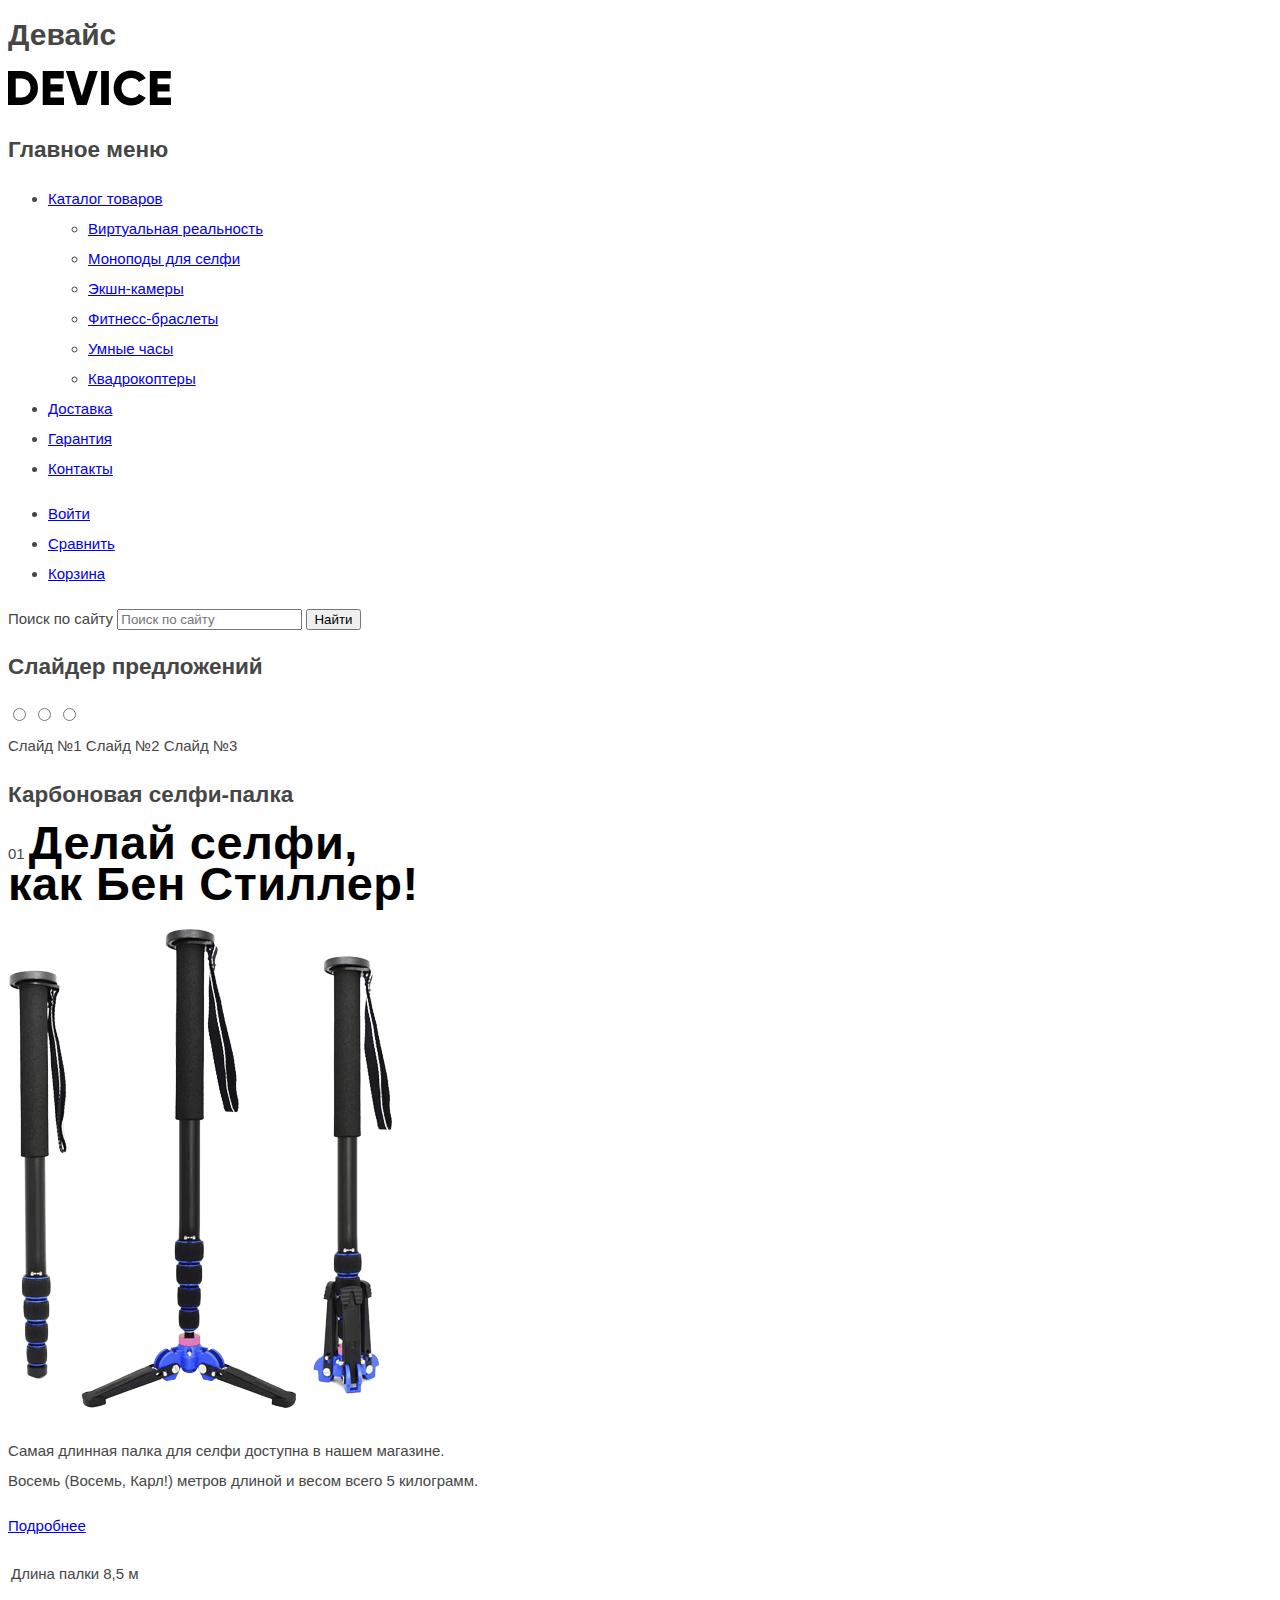
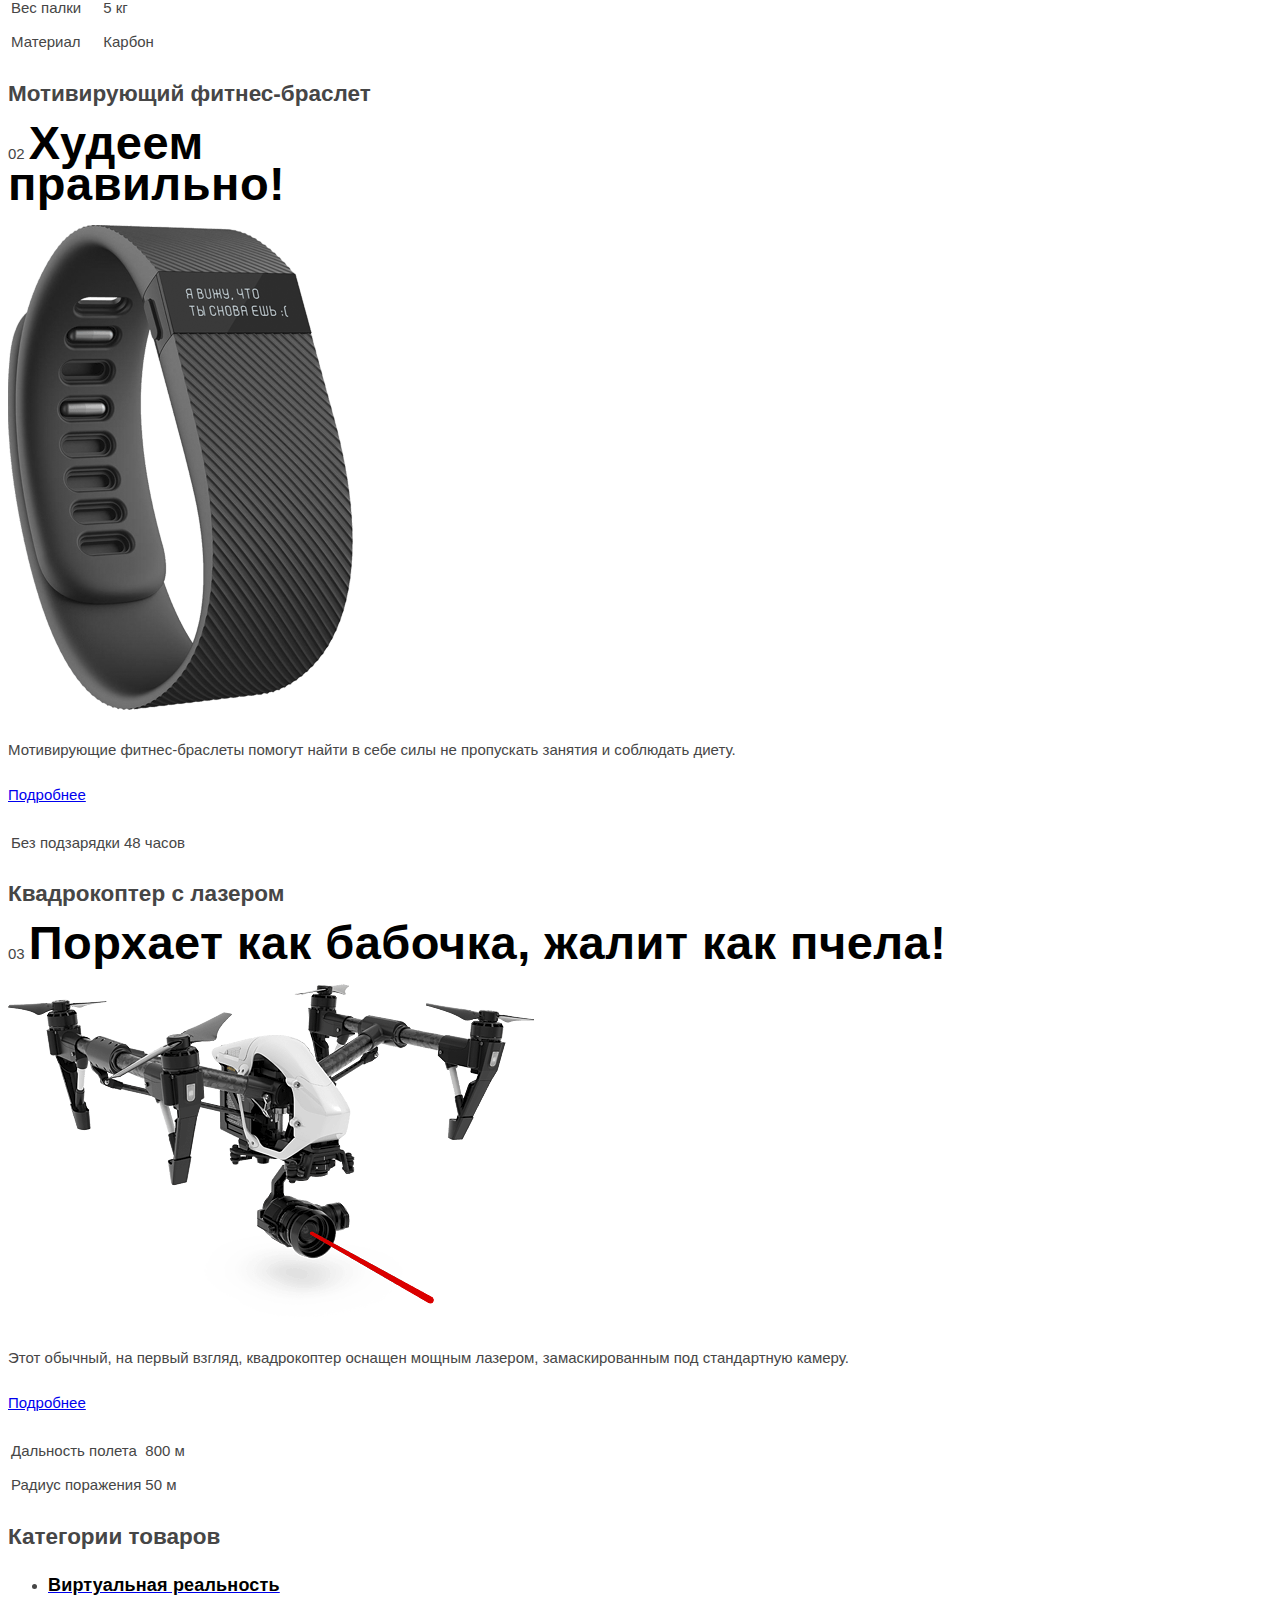
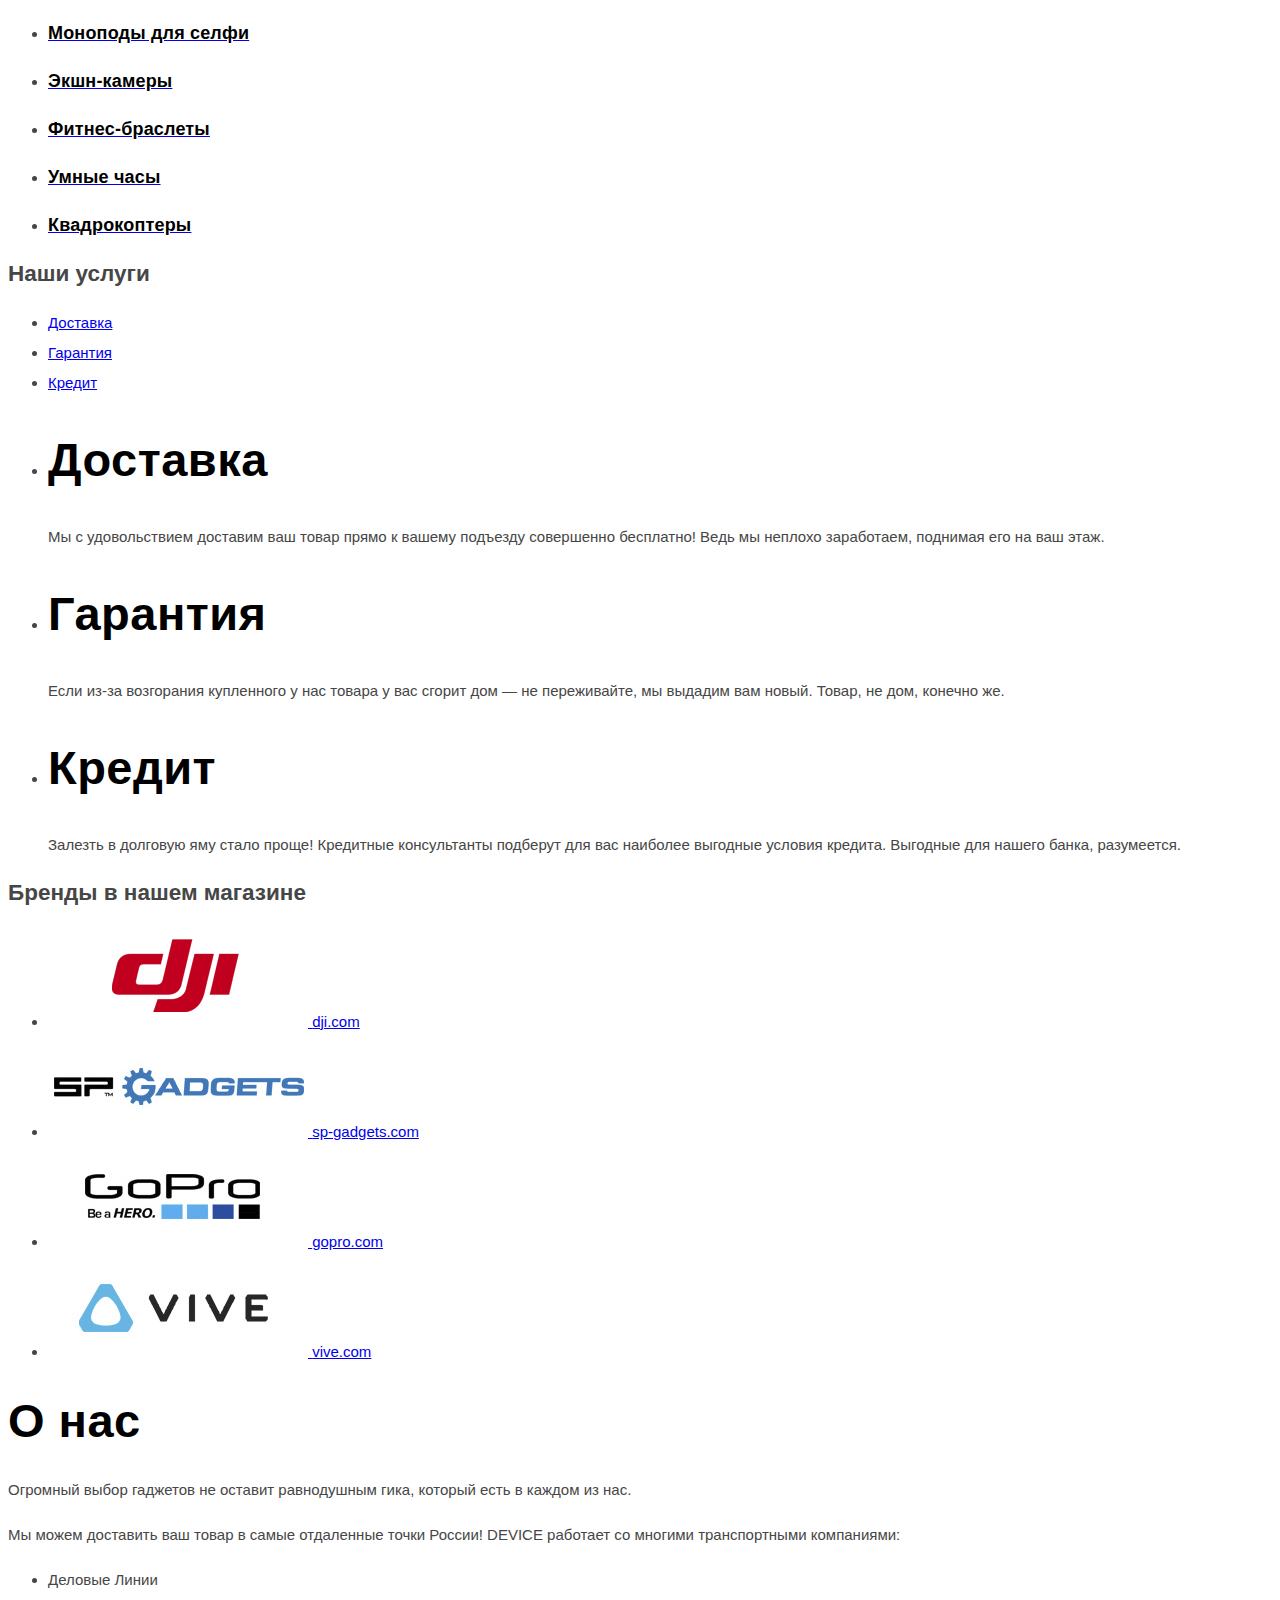
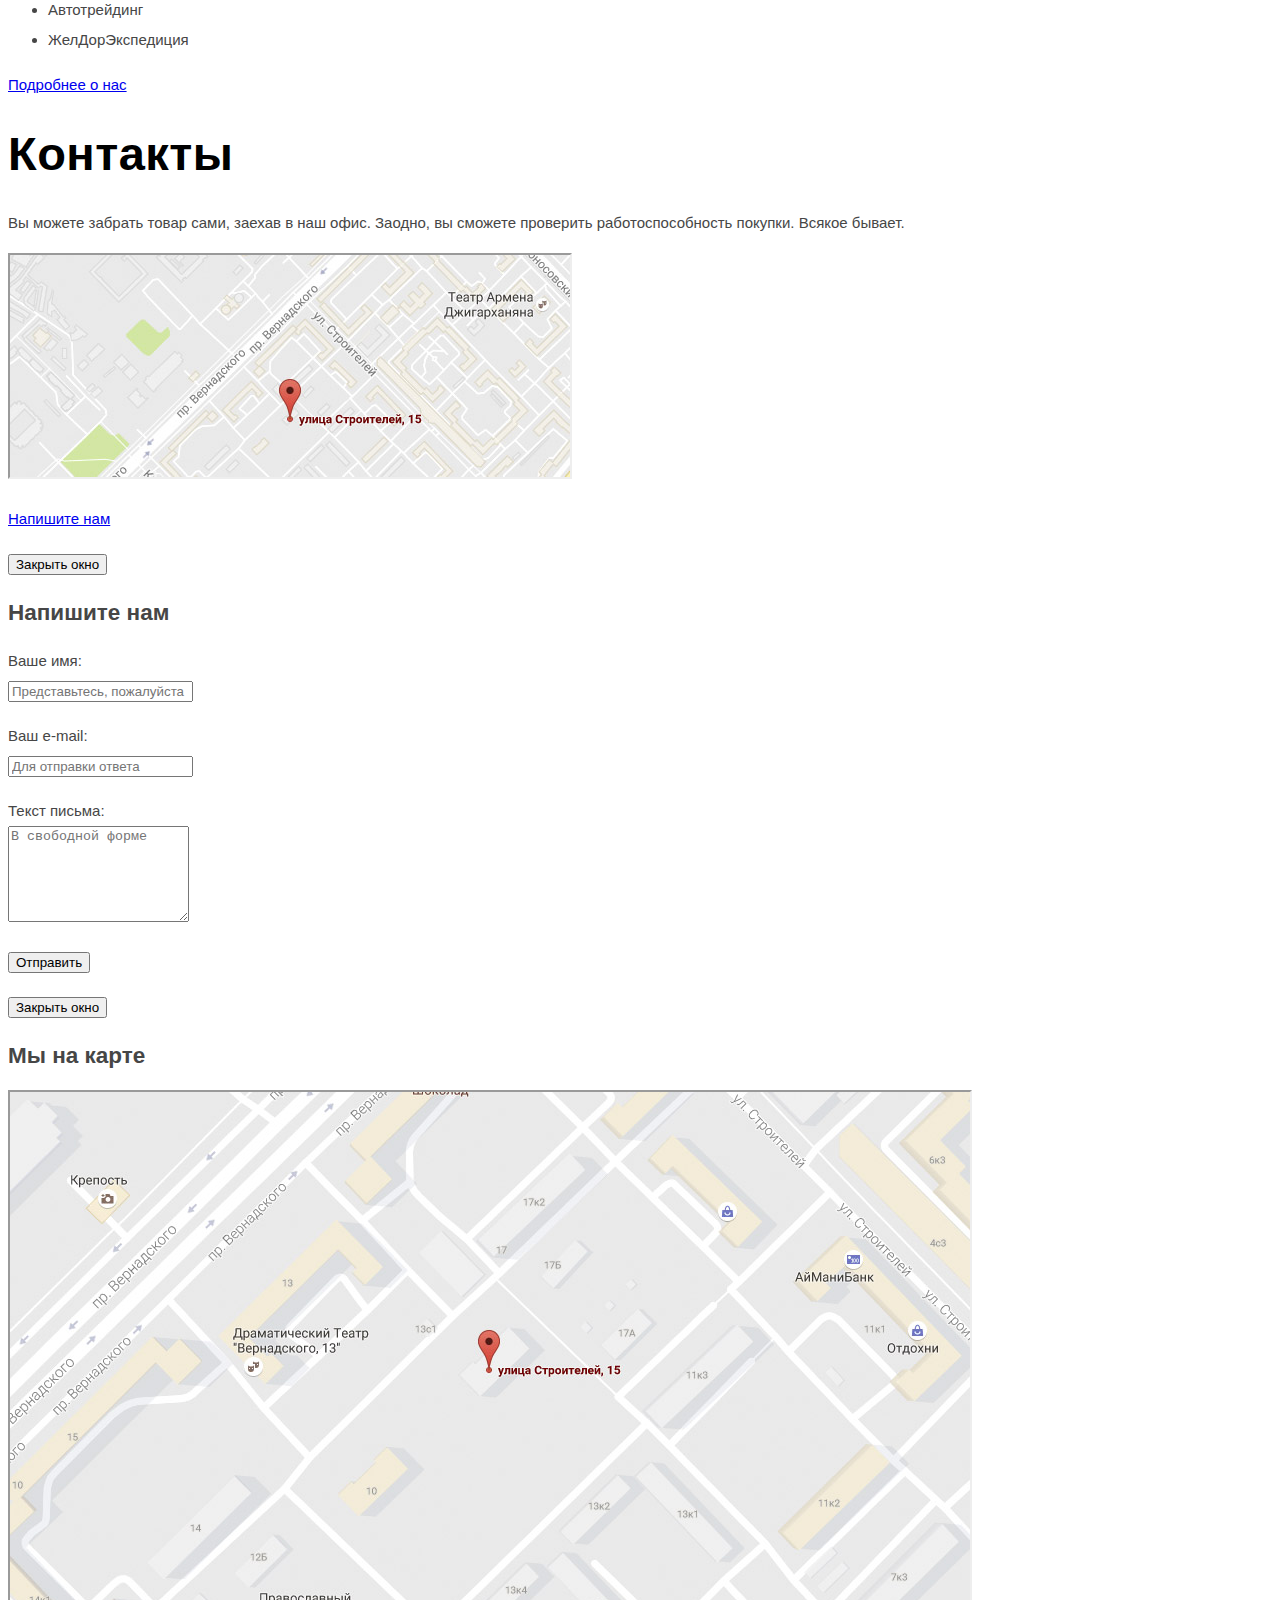
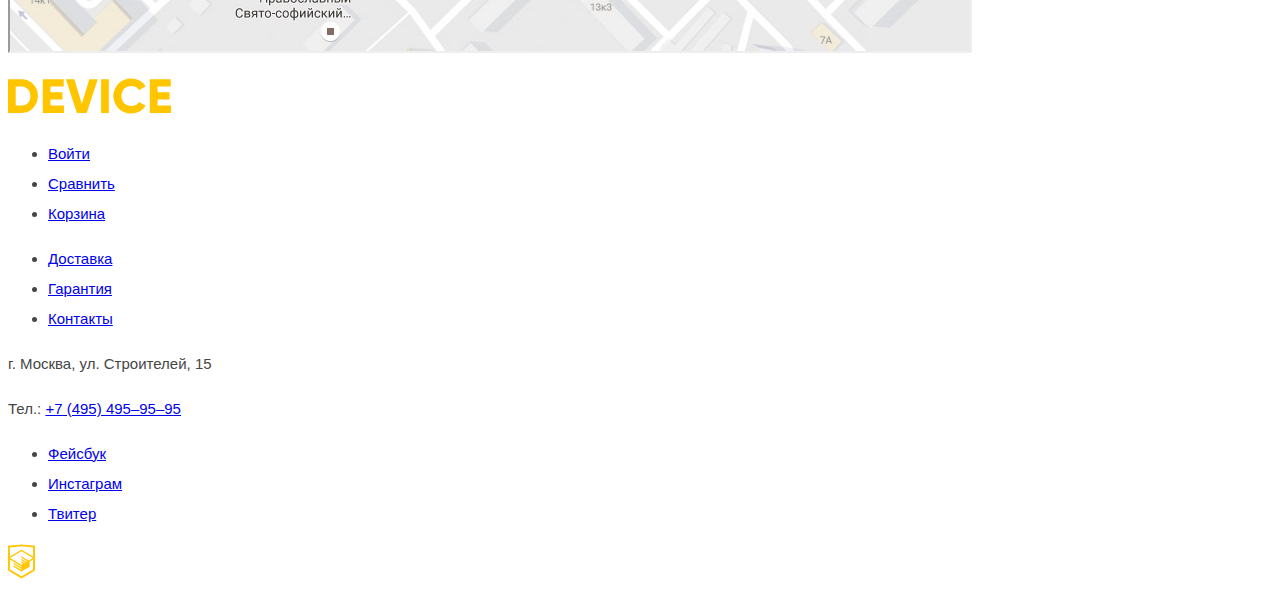
==== index.html @ f780a17f "Задание #29" ====
<!DOCTYPE html>
<html>
<head>
  <meta charset="utf-8">
  <title>Девайс</title>
  <link rel="stylesheet" href="css/style.css">
</head>
<body>
  <header class="main-header">
    <h1 class="visually-hidden">Девайс</h1>
    <p class="header-logo"><img src="img/logo-device.svg" alt="Логотип Девайс" width="163" height="36"></p>
    <nav class="main-navigation">
      <h2 class="visually-hidden">Главное меню</h2>
      <ul>
        <li>
          <a href="catalog.html">Каталог товаров</a>
          <ul class="main-navigation-catalog">
            <li><a href="inner.html">Виртуальная реальность</a></li>
            <li><a href="inner.html">Моноподы для селфи</a></li>
            <li><a href="inner.html">Экшн-камеры</a></li>
            <li><a href="inner.html">Фитнесc-браслеты</a></li>
            <li><a href="inner.html">Умные часы</a></li>
            <li><a href="inner.html">Квадрокоптеры</a></li>
          </ul>
        </li>
        <li><a href="delivery.html">Доставка</a></li>
        <li><a href="guarantee.html">Гарантия</a></li>
        <li><a href="contacts.html">Контакты</a></li>
      </ul>
    </nav>

    <ul class="user-navigation">
      <li class="profile-link hidden" hidden>
        <a href="profile.html">Валентин Петухов</a>
      </li>
      <li class="login-link">
        <a href="login.html">Войти</a>
      </li>
      <li class="logout-link hidden" hidden>
        <a href="logout.html">Выйти</a>
      </li>
      <li class="compare-link">
        <a href="compare.html">Сравнить</a>
      </li>
      <li class="card-link">
        <a href="card.html">Корзина</a>
      </li>
    </ul>

    <form class="header-search" action="https://echo.htmlacademy.ru/" method="get">
      <label class="visually-hidden" for="site-search">Поиск по сайту</label>
      <input type="text" id="site-search" name="site-search" placeholder="Поиск по сайту">
      <button class="btn-search" type="submit">Найти</button>
    </form>
  </header>

  <main>
    <section class="slider">
      <h2 class="visually-hidden">Слайдер предложений</h2>

      <input class="visually-hidden" type="radio" name="slider-control" value="slider-01" id="slider-control-01">
      <input class="visually-hidden" type="radio" name="slider-control" value="slider-02" id="slider-control-02">
      <input class="visually-hidden" type="radio" name="slider-control" value="slider-03" id="slider-control-03">
      <div class="slider-control">
        <label for="slider-control-01"><span class="visually-hidden">Слайд №1</span></label>
        <label for="slider-control-02"><span class="visually-hidden">Слайд №2</span></label>
        <label for="slider-control-03"><span class="visually-hidden">Слайд №3</span></label>
      </div>

      <article class="slider-item">
        <h2 class="visually-hidden">Карбоновая селфи-палка</h2>
        <span class="slider-item-number">01</span>
        <b class="slider-item-title">Делай селфи,<br>как Бен Стиллер!</b>
        <p class="slider-item-image">
          <a href="catalog-item.html" title="Перейти на страницу товара">
            <img src="img/karbonovaja-selfi-palka_slider-01.png" alt="Селфи палка, 8,5 м" width="384" height="486">
          </a>
        </p>
        <p class="slider-item-text">Самая длинная палка для селфи доступна в&nbsp;нашем магазине.<br>Восемь (Восемь, Карл!) метров длиной и&nbsp;весом всего 5&nbsp;килограмм.</p>
        <p><a class="btn" href="catalog-item.html">Подробнее</a></p>
        <table>
          <tr>
            <td>Длина палки</td>
            <td>8,5&nbsp;м</td>
          </tr>
          <tr>
            <td>Вес палки</td>
            <td>5&nbsp;кг</td>
          </tr>
          <tr>
            <td>Материал</td>
            <td>Карбон</td>
          </tr>
        </table>
      </article>

      <article class="slider-item">
        <h2 class="visually-hidden">Мотивирующий фитнес-браслет</h2>
        <span class="slider-item-number">02</span>
        <b class="slider-item-title">Худеем<br>правильно!</b>
        <p class="slider-item-image">
          <a href="catalog-item.html" title="Перейти на страницу товара">
            <img src="img/motivirujushhij-fitnes-braslet_slider-02.png" alt="Мотивирующий фитнес-браслет" width="345" height="485">
          </a>
        </p>
        <p class="slider-item-text">Мотивирующие фитнес-браслеты помогут найти в&nbsp;себе силы не&nbsp;пропускать занятия и&nbsp;соблюдать диету.</p>
        <p><a class="btn" href="catalog-item.html">Подробнее</a></p>
        <table>
          <tr>
            <td>Без подзарядки</td>
            <td>48&nbsp;часов</td>
          </tr>
        </table>
      </article>

      <article class="slider-item">
        <h2 class="visually-hidden">Квадрокоптер с&nbsp;лазером</h2>
        <span class="slider-item-number">03</span>
        <b class="slider-item-title">Порхает как бабочка, жалит как пчела!</b>
        <p class="slider-item-image">
          <a href="catalog-item.html" title="Перейти на страницу товара">
            <img src="img/kvadrokopter-s-lazerom_slider-03.png" alt="Квадракоптер, оснащённый лазером" width="526" height="334">
          </a>
        </p>
        <p class="slider-item-text">Этот обычный, на&nbsp;первый взгляд, квадрокоптер оснащен мощным лазером, замаскированным под стандартную камеру.</p>
        <p><a class="btn" href="catalog-item.html">Подробнее</a></p>
        <table>
          <tr>
            <td>Дальность полета</td>
            <td>800&nbsp;м</td>
          </tr>
          <tr>
            <td>Радиус поражения</td>
            <td>50&nbsp;м</td>
          </tr>
        </table>
      </article>
    </section>

    <section class="category-products">
      <h2 class="visually-hidden">Категории товаров</h2>

      <ul class="category-products-list">
        <li>
          <a href="inner.html" title="Перейти в каталог устройств виртуальной реальности">
            <h3>Виртуальная реальность</h3>
            <div class="products-list-image image-virtual"></div>
          </a>
        </li>
        <li>
          <a href="inner.html" title="Перейти в каталог моноподов для селфи">
            <h3>Моноподы для селфи</h3>
            <div class="products-list-image image-monopode"></div>
          </a>
        </li>
        <li>
          <a href="inner.html" title="Перейти в каталог экшн-камер">
            <h3>Экшн-камеры</h3>
            <div class="products-list-image image-action-camera"></div>
          </a>
        </li>
        <li>
          <a href="inner.html" title="Перейти в каталог фитнес-браслетов">
            <h3>Фитнес-браслеты</h3>
            <div class="products-list-image image-fitness-brace"></div>
          </a>
        </li>
        <li>
          <a href="inner.html" title="Перейти в каталог умных часов">
            <h3>Умные часы</h3>
            <div class="products-list-image image-smart-watch"></div>
          </a>
        </li>
        <li>
          <a href="inner.html" title="Перейти в каталог квадрокоптеров">
            <h3>Квадрокоптеры</h3>
            <div class="products-list-image image-quadrupter"></div>
          </a>
        </li>
      </ul>
    </section>

    <section class="services">
      <h2 class="visually-hidden">Наши услуги</h2>

      <ul class="services-list-anchor">
        <li><a href="#services-list-delivery">Доставка</a></li>
        <li><a href="#services-list-guarantee">Гарантия</a></li>
        <li><a href="#services-list-credit">Кредит</a></li>
      </ul>

      <ul class="services-list">
        <li class="services-list-current" id="services-list-delivery">
          <h3>Доставка</h3>
          <div class="services-list-image-delivery"></div>
          <p>Мы&nbsp;с&nbsp;удовольствием доставим ваш товар прямо к&nbsp;вашему подъезду совершенно бесплатно! Ведь мы&nbsp;неплохо заработаем, поднимая его на&nbsp;ваш этаж.</p>
        </li>
        <li id="services-list-guarantee">
          <h3>Гарантия</h3>
          <div class="services-list-image-guarantee"></div>
          <p>Если из-за возгорания купленного у&nbsp;нас товара у&nbsp;вас сгорит дом&nbsp;&mdash; не&nbsp;переживайте, мы&nbsp;выдадим вам новый. Товар, не&nbsp;дом, конечно&nbsp;же.</p>
        </li>
        <li id="services-list-credit">
          <h3>Кредит</h3>
          <div class="services-list-image-credit"></div>
          <p>Залезть в&nbsp;долговую яму стало проще! Кредитные консультанты подберут для вас наиболее выгодные условия кредита. Выгодные для нашего банка, разумеется.</p>
        </li>
      </ul>
    </section>

    <section class="brands">
      <h2 class="visually-hidden">Бренды в нашем магазине</h2>

      <ul class="brands-list">
        <li>
          <a href="https://www.dji.com/" title="Перейти на сайт DJI в отдельной вкладке" target="_blank"><img src="img/brand-dji.png" alt="DJI" width="260" height="100">
            <span class="visually-hidden">dji.com</span>
          </a>
        </li>
        <li>
          <a href="http://www.sp-gadgets.com/" title="Перейти на сайт SP Gadgets в отдельной вкладке" target="_blank"><img src="img/brand-sp-gadgets.png" alt="SP Gadgets" width="260" height="100">
            <span class="visually-hidden">sp-gadgets.com</span>
          </a>
        </li>
        <li>
          <a href="https://ru.gopro.com/" title="Перейти на сайт GoPro в отдельной вкладке" target="_blank"><img src="img/brand-go-pro.png" alt="GoPro" width="260" height="100">
            <span class="visually-hidden">gopro.com</span>
          </a>
        </li>
        <li>
          <a href="https://www.vive.com/" title="Перейти на сайт VIVE в отдельной вкладке" target="_blank"><img src="img/brand-vive.png" alt="VIVE" width="260" height="100">
            <span class="visually-hidden">vive.com</span>
          </a>
        </li>
      </ul>
    </section>

    <section class="main-about-us">
      <h2>О&nbsp;нас</h2>

      <p>Огромный выбор гаджетов не&nbsp;оставит равнодушным гика, который есть в&nbsp;каждом из&nbsp;нас.</p>
      <p>Мы&nbsp;можем доставить ваш товар в&nbsp;самые отдаленные точки России! DEVICE работает со&nbsp;многими транспортными компаниями:</p>
      <ul>
        <li>Деловые Линии</li>
        <li>Автотрейдинг</li>
        <li>ЖелДорЭкспедиция</li>
      </ul>
      <p><a class="btn" href="about-us.html">Подробнее о&nbsp;нас</a></p>
    </section>

    <section class="main-contacts">
      <h2>Контакты</h2>

      <p>Вы&nbsp;можете забрать товар сами, заехав в&nbsp;наш офис. Заодно, вы&nbsp;сможете проверить работоспособность покупки. Всякое бывает.</p>
      <p class="main-contacts-map">
        <iframe src="img/map-main.jpg" width="560" height="222"></iframe>
      </p>
      <p><a class="btn" href="send-message.html">Напишите нам</a></p>
      <button class="modal-close" type="button">Закрыть окно</button>
    </section>

    <section class="modal message-modal">
      <h2 class="visually-hidden">Напишите нам</h2>

      <form action="https://echo.htmlacademy.ru/?" method="post">
        <p class="message-modal-name">
          <label>Ваше имя:<br><input type="text" placeholder="Представьтесь, пожалуйста" name="message-modal-name" maxlength="255" required></label>
        </p>
        <p class="message-modal-email">
          <label>Ваш e-mail:<br><input type="email" placeholder="Для отправки ответа" name="message-modal-email" maxlength="255" required></label>
        </p>
        <p class="message-modal-text">
          <label>Текст письма:<br><textarea rows="6" placeholder="В свободной форме" name="message-modal-text" maxlength="25000" required></textarea></label>
        </p>
        <p class="message-modal-btn">
          <button class="btn" type="submit">Отправить</button>
        </p>
      </form>

      <button class="modal-close" type="button">Закрыть окно</button>
    </section>

    <section class="modal map-modal">
      <h2 class="visually-hidden">Мы&nbsp;на&nbsp;карте</h2>

      <iframe src="img/map-modal.jpg" width="960" height="559"></iframe>
    </section>
  </main>

  <footer class="main-footer">
    <p class="h1 footer-logo"><img src="img/logo-device-yellow.svg" alt="Логотип Девайс" width="163" height="36"></p>

    <ul class="footer-user-navigation">
      <li class="login-link">
        <a href="login.html">Войти</a>
      </li>
      <li class="logout-link hidden" hidden>
        <a href="logout.html">Выйти</a>
      </li>
      <li class="compare-link">
        <a href="compare.html">Сравнить</a>
      </li>
      <li class="card-link">
        <a href="card.html">Корзина</a>
      </li>
    </ul>

    <ul class="footer-main-navigation">
      <li><a href="delivery.html">Доставка</a></li>
      <li><a href="guarantee.html">Гарантия</a></li>
      <li><a href="contacts.html">Контакты</a></li>
    </ul>

    <p class="footer-address">г.&nbsp;Москва, ул.&nbsp;Строителей, 15</p>
    <p class="footer-phone">Тел.:&nbsp;<a href="tel:+74954959595">+7&nbsp;(495)&nbsp;495&#x2012;95&#x2012;95</a></p>

    <ul class="footer-social-list">
      <li class="facebook-link">
        <a href="#"><span class="visually-hidden">Фейсбук</span></a>
      </li>
      <li class="instagram-link">
        <a href="#"><span class="visually-hidden">Инстаграм</span></a>
      </li>
      <li class="twitter-link">
        <a href="#"><span class="visually-hidden">Твитер</span></a>
      </li>
    </ul>
    <p class="footer-copyright">
      <a href="https://htmlacademy.ru/intensive/htmlcss" title="Перейти на страницу — Интенсивный онлайн‑курс
«Базовый HTML и CSS» HTML Academy"><img src="img/logo-html.svg" alt="Логотип HTML Academy" width="27" height="35"></a>
    </p>
  </footer>
</body>
</html>
---- css/style.css ----
body {
  color: #464646;
  font: normal 15px/30px 'Open Sans', 'Arial', sans-serif;
}

.slider-item-title,
.services-list h3,
.main-about-us h2,
.main-contacts h2,
.page-title {
  color: #000000;
  font-size: 47px;
  font-weight: 700;
  font-family: 'Gilroy', 'Arial', sans-serif;
  letter-spacing: 0.01em;
}

.category-products-list h3,
.catalog-inner-list h4 {
  color: #000000;
  font-size: 18px;
  font-weight: 700;
  font-family: 'Gilroy', 'Arial', sans-serif;
  letter-spacing: 0.01em;
}
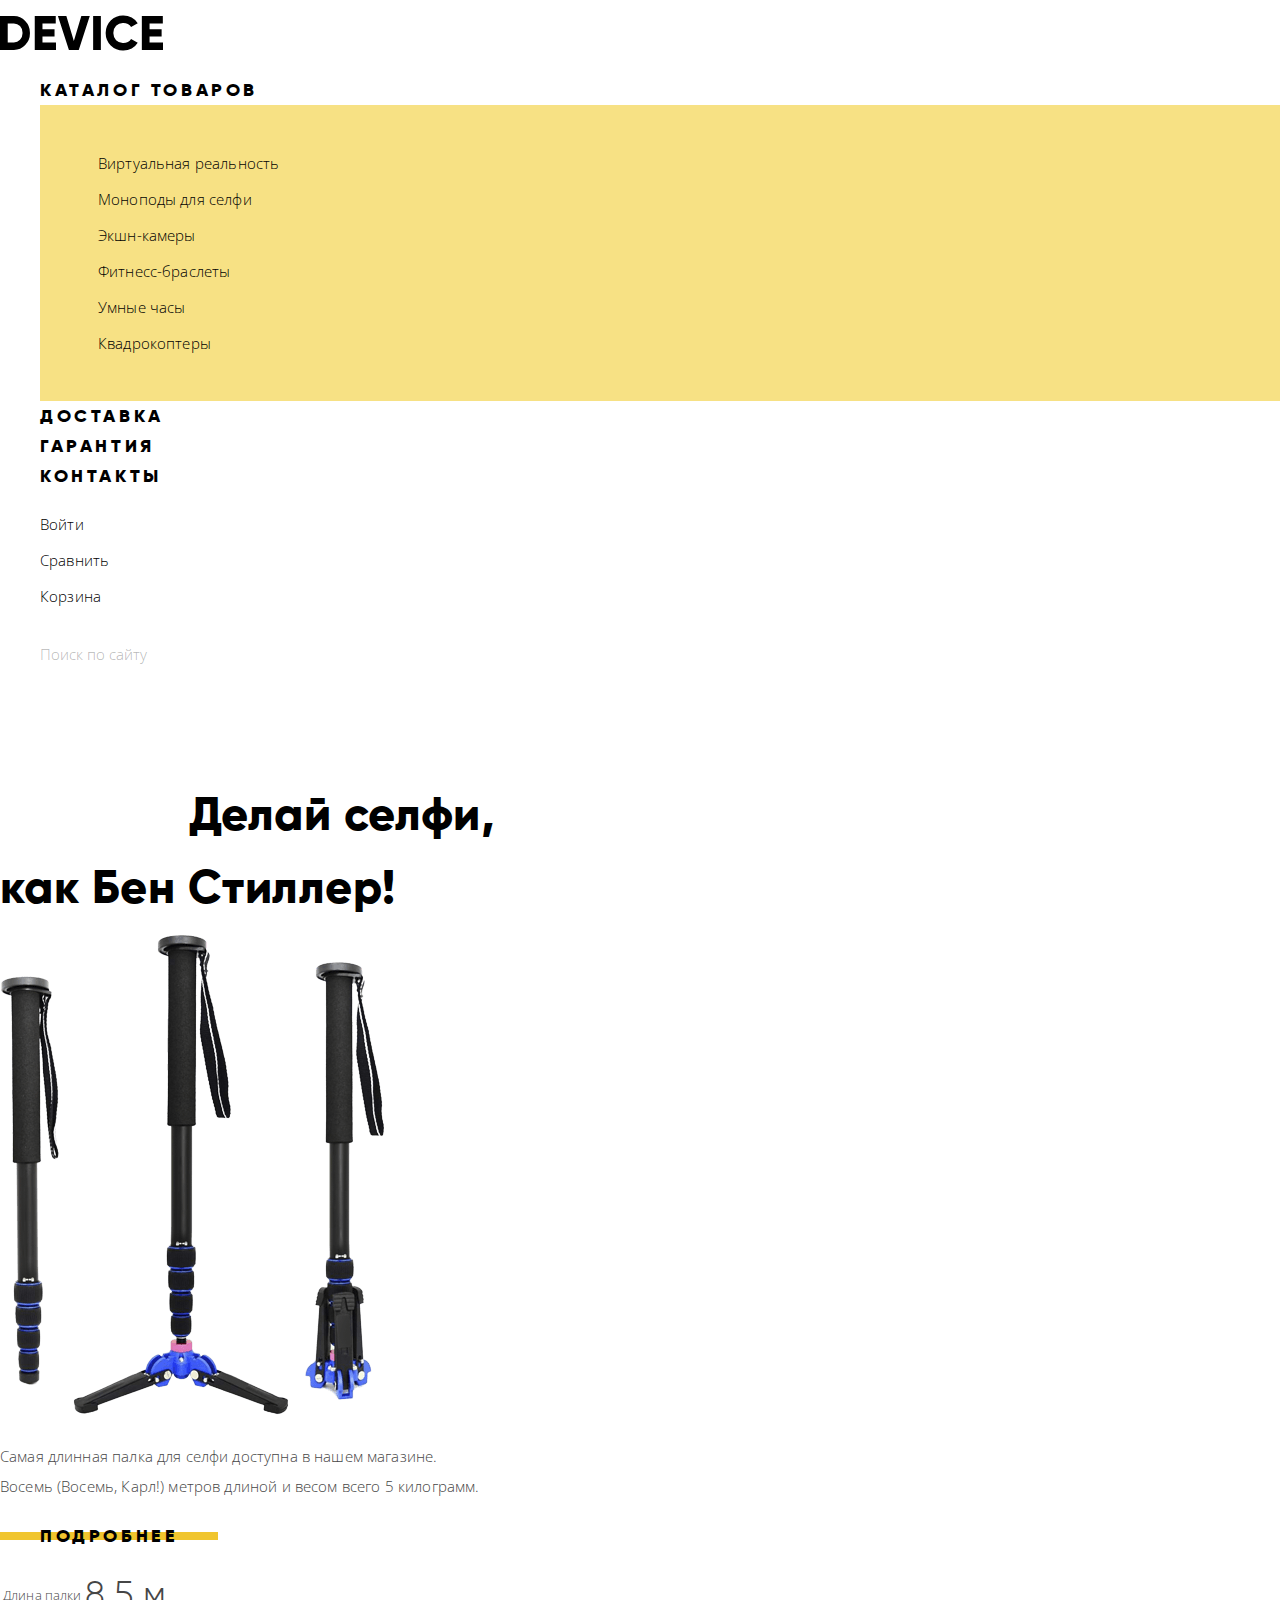
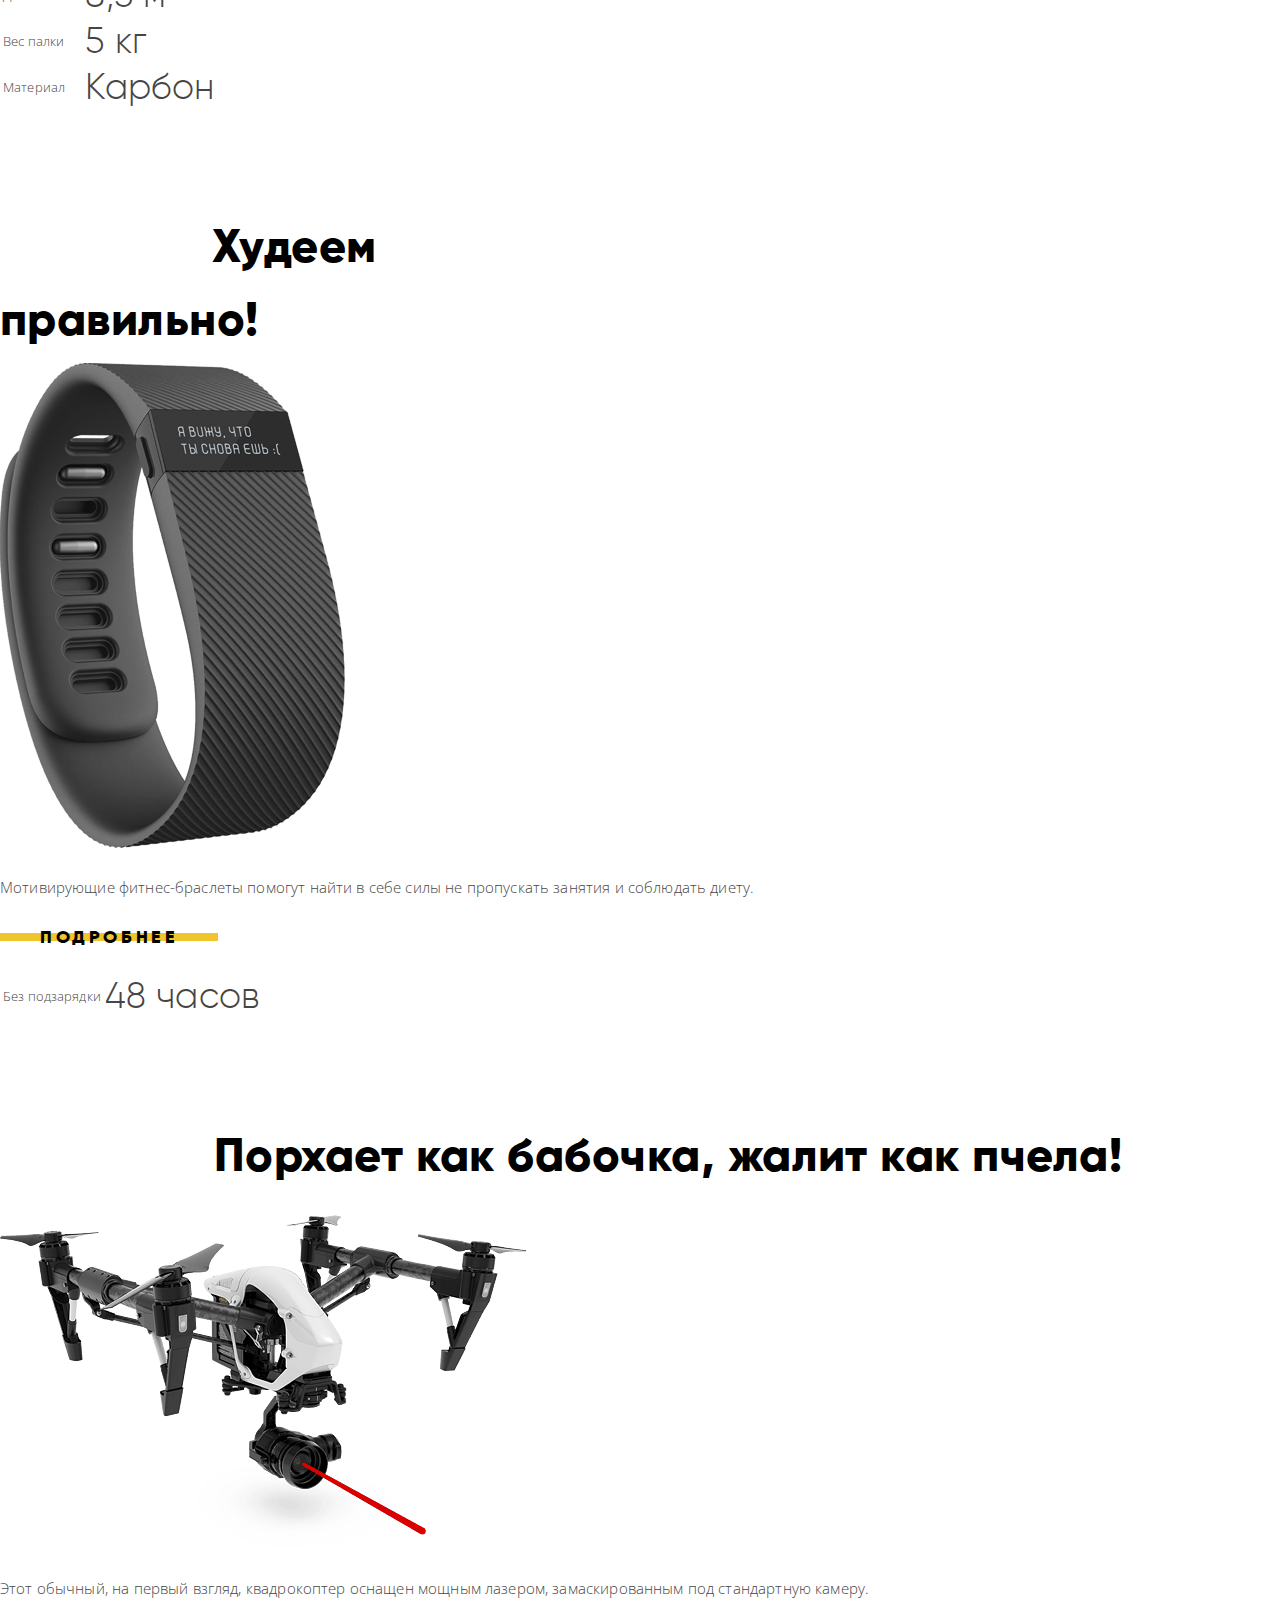
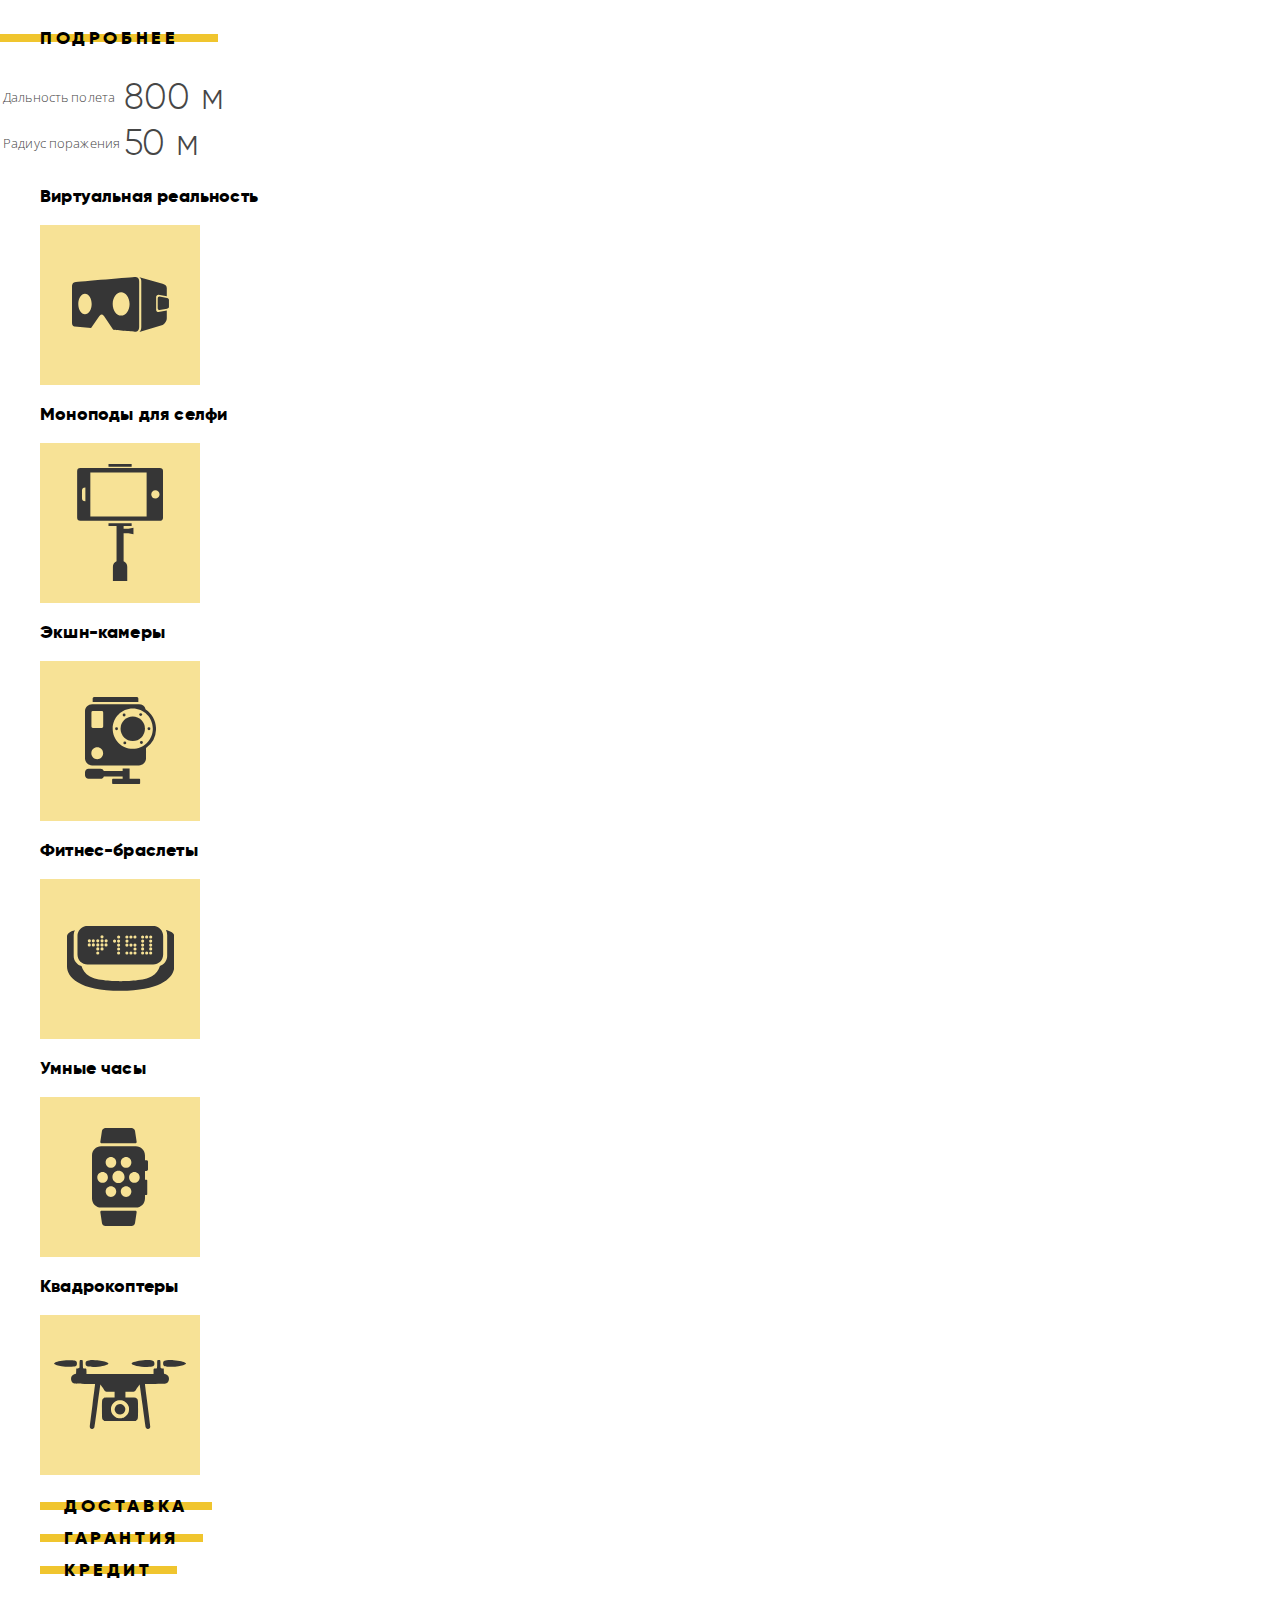
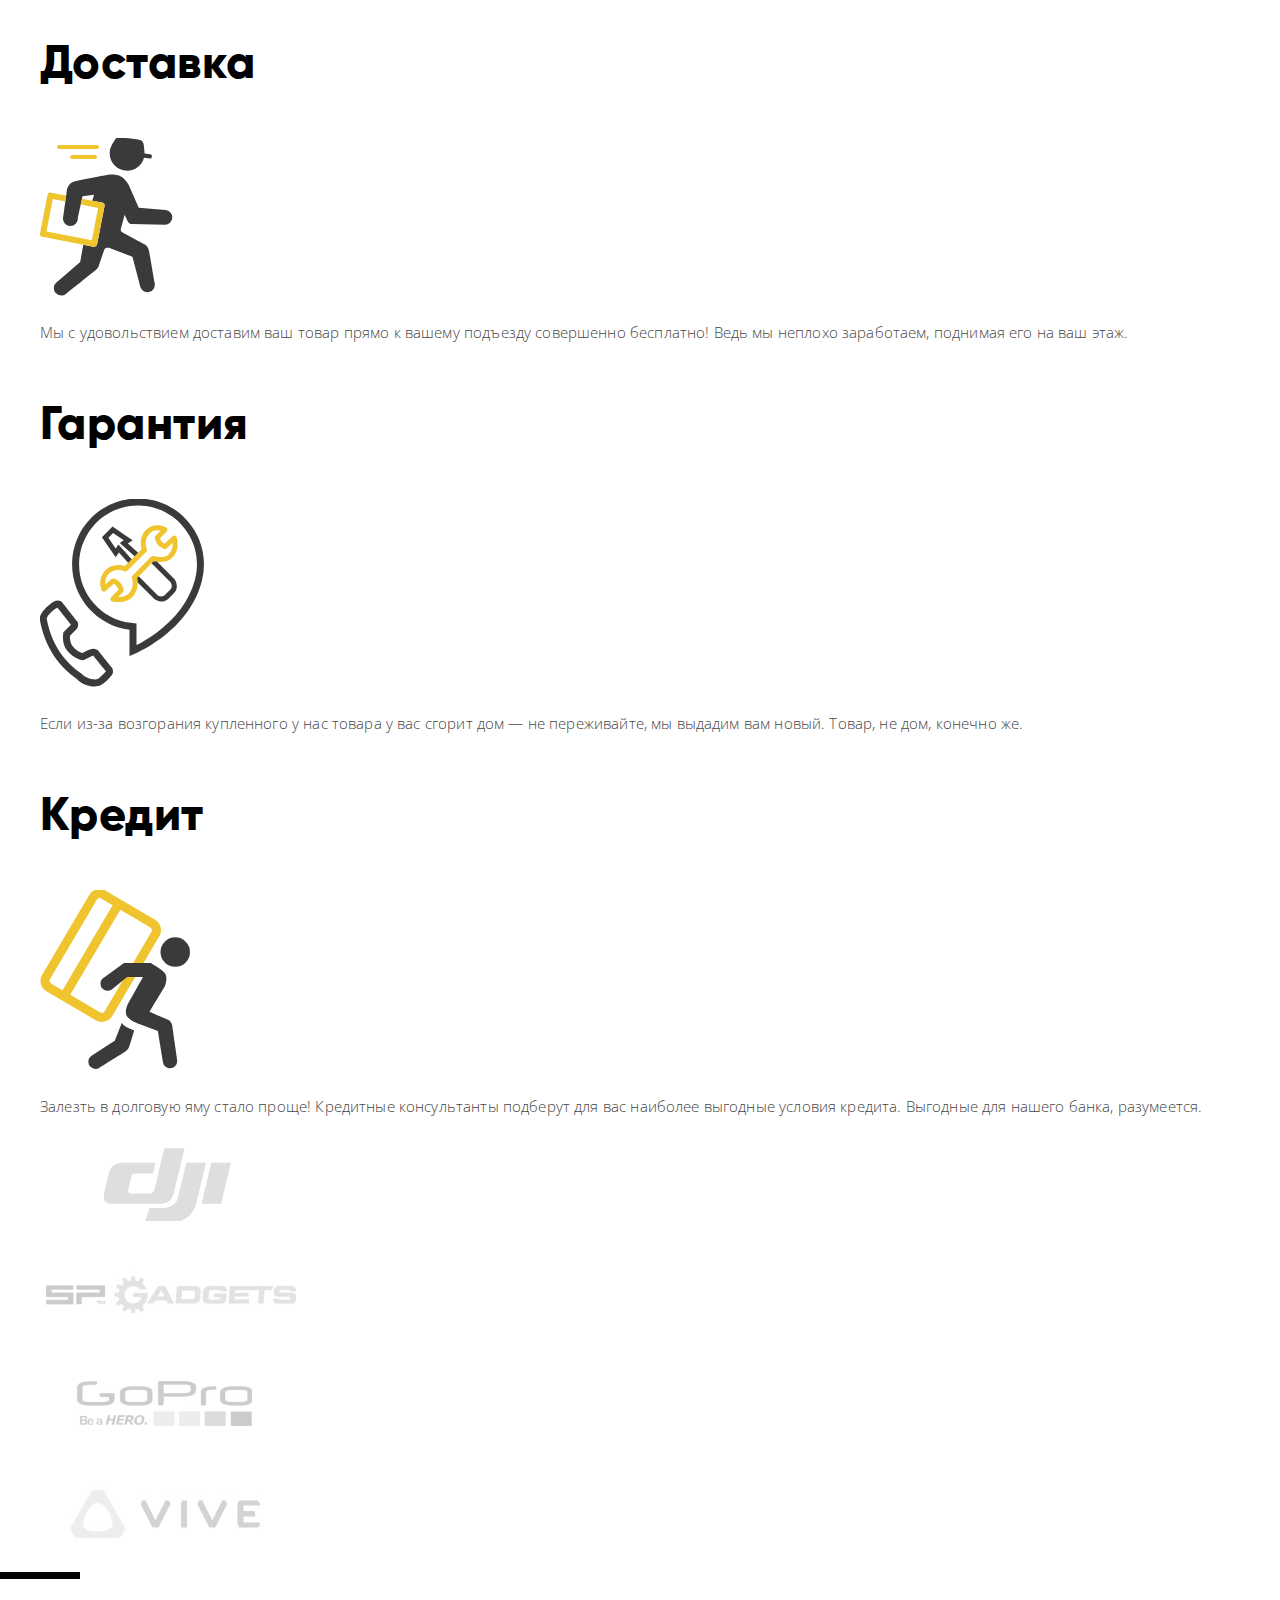
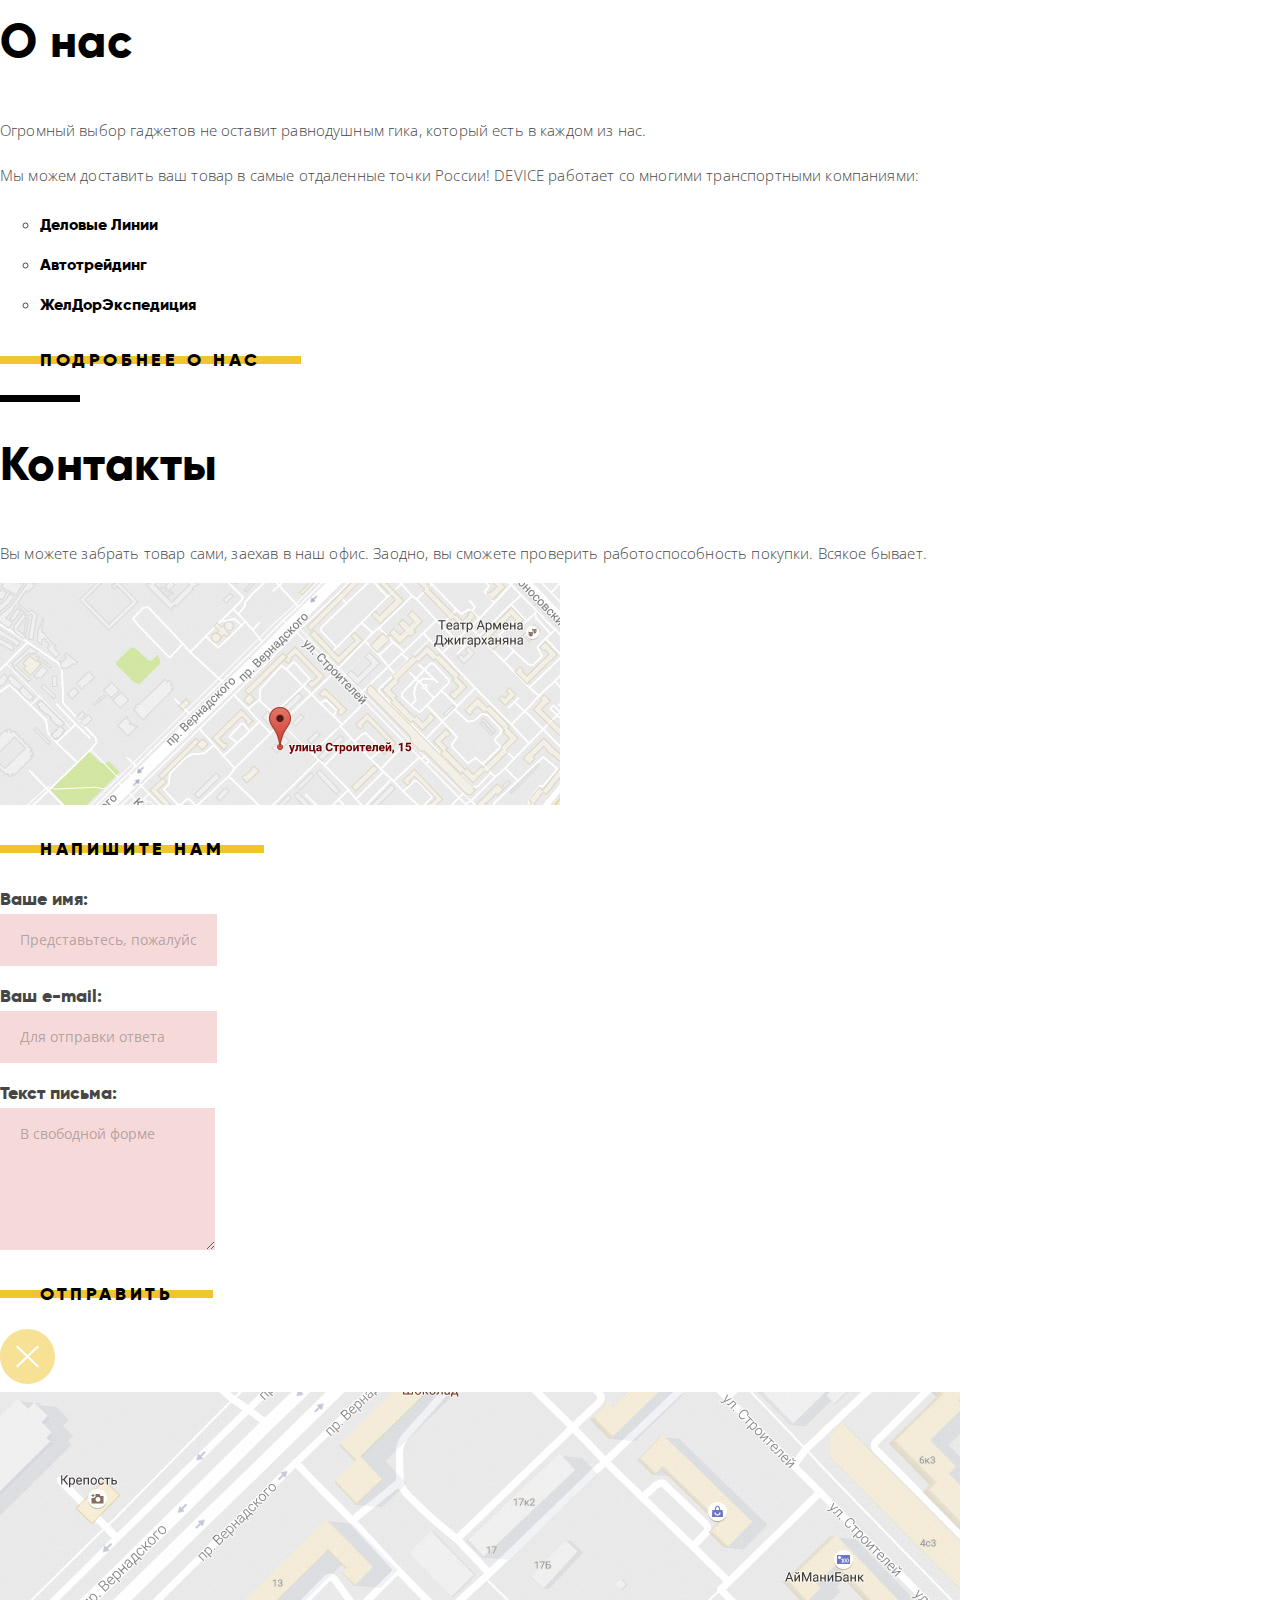
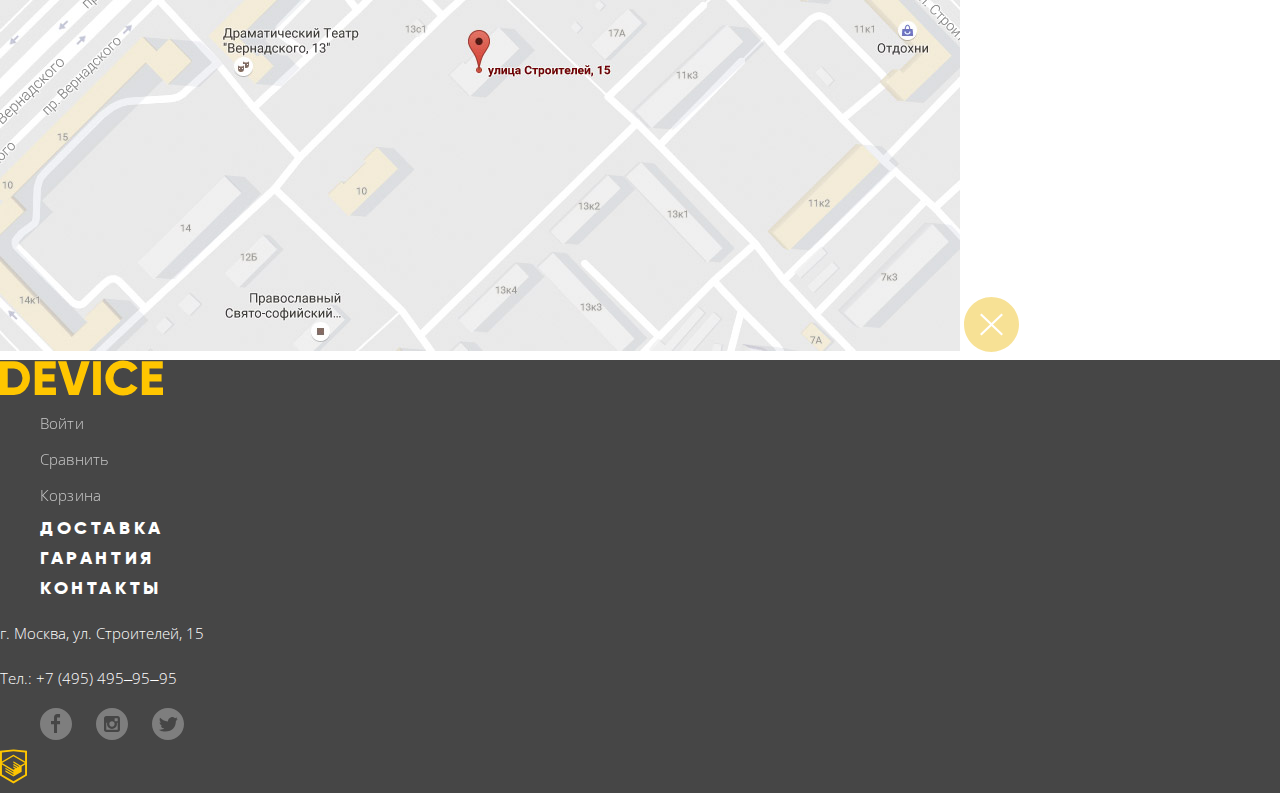
==== commit 654a024c: "#35 Базовая стилизация личного проекта" ====
--- a/index.html
+++ b/index.html
@@ -3,7 +3,9 @@
 <head>
   <meta charset="utf-8">
   <title>Девайс</title>
+  <link rel="stylesheet" href="css/normalize.css">
   <link rel="stylesheet" href="css/style.css">
+  <link href="https://fonts.googleapis.com/css?family=Open+Sans:300,400&amp;subset=cyrillic" rel="stylesheet">
 </head>
 <body>
   <header class="main-header">
@@ -49,8 +51,7 @@
 
     <form class="header-search" action="https://echo.htmlacademy.ru/" method="get">
       <label class="visually-hidden" for="site-search">Поиск по сайту</label>
-      <input type="text" id="site-search" name="site-search" placeholder="Поиск по сайту">
-      <button class="btn-search" type="submit">Найти</button>
+      <input type="text" id="site-search" name="site-search" placeholder="Поиск по сайту"><button class="btn-search" type="submit"><span>Найти</span></button>
     </form>
   </header>
 
@@ -77,7 +78,7 @@
           </a>
         </p>
         <p class="slider-item-text">Самая длинная палка для селфи доступна в&nbsp;нашем магазине.<br>Восемь (Восемь, Карл!) метров длиной и&nbsp;весом всего 5&nbsp;килограмм.</p>
-        <p><a class="btn" href="catalog-item.html">Подробнее</a></p>
+        <p><a class="button" href="catalog-item.html"><span>Подробнее</span></a></p>
         <table>
           <tr>
             <td>Длина палки</td>
@@ -104,7 +105,7 @@
           </a>
         </p>
         <p class="slider-item-text">Мотивирующие фитнес-браслеты помогут найти в&nbsp;себе силы не&nbsp;пропускать занятия и&nbsp;соблюдать диету.</p>
-        <p><a class="btn" href="catalog-item.html">Подробнее</a></p>
+        <p><a class="button" href="catalog-item.html"><span>Подробнее</span></a></p>
         <table>
           <tr>
             <td>Без подзарядки</td>
@@ -123,7 +124,7 @@
           </a>
         </p>
         <p class="slider-item-text">Этот обычный, на&nbsp;первый взгляд, квадрокоптер оснащен мощным лазером, замаскированным под стандартную камеру.</p>
-        <p><a class="btn" href="catalog-item.html">Подробнее</a></p>
+        <p><a class="button" href="catalog-item.html"><span>Подробнее</span></a></p>
         <table>
           <tr>
             <td>Дальность полета</td>
@@ -184,7 +185,7 @@
       <h2 class="visually-hidden">Наши услуги</h2>
 
       <ul class="services-list-anchor">
-        <li><a href="#services-list-delivery">Доставка</a></li>
+        <li class="services-list-anchor-current"><a href="#services-list-delivery">Доставка</a></li>
         <li><a href="#services-list-guarantee">Гарантия</a></li>
         <li><a href="#services-list-credit">Кредит</a></li>
       </ul>
@@ -192,17 +193,17 @@
       <ul class="services-list">
         <li class="services-list-current" id="services-list-delivery">
           <h3>Доставка</h3>
-          <div class="services-list-image-delivery"></div>
+          <div class="services-list-image image-delivery"></div>
           <p>Мы&nbsp;с&nbsp;удовольствием доставим ваш товар прямо к&nbsp;вашему подъезду совершенно бесплатно! Ведь мы&nbsp;неплохо заработаем, поднимая его на&nbsp;ваш этаж.</p>
         </li>
         <li id="services-list-guarantee">
           <h3>Гарантия</h3>
-          <div class="services-list-image-guarantee"></div>
+          <div class="services-list-image image-guarantee"></div>
           <p>Если из-за возгорания купленного у&nbsp;нас товара у&nbsp;вас сгорит дом&nbsp;&mdash; не&nbsp;переживайте, мы&nbsp;выдадим вам новый. Товар, не&nbsp;дом, конечно&nbsp;же.</p>
         </li>
         <li id="services-list-credit">
           <h3>Кредит</h3>
-          <div class="services-list-image-credit"></div>
+          <div class="services-list-image image-credit"></div>
           <p>Залезть в&nbsp;долговую яму стало проще! Кредитные консультанты подберут для вас наиболее выгодные условия кредита. Выгодные для нашего банка, разумеется.</p>
         </li>
       </ul>
@@ -211,24 +212,45 @@
     <section class="brands">
       <h2 class="visually-hidden">Бренды в нашем магазине</h2>
 
+      <svg class="visually-hidden" xmlns="http://www.w3.org/2000/svg">
+        <defs>
+          <filter id="filtersPicture">
+            <feComposite in="SourceGraphic" in2="SourceGraphic" operator="arithmetic" k1="0" k2="1" k3="0" k4="0" />
+            <feColorMatrix type="saturate" values="0" />
+          </filter>
+        </defs>
+      </svg>
+
       <ul class="brands-list">
-        <li>
-          <a href="https://www.dji.com/" title="Перейти на сайт DJI в отдельной вкладке" target="_blank"><img src="img/brand-dji.png" alt="DJI" width="260" height="100">
+        <li class="brand-dji">
+          <a href="https://www.dji.com/" title="Перейти на сайт DJI в отдельной вкладке" target="_blank">
+            <svg xmlns="http://www.w3.org/2000/svg" viewBox="0 0 260 100" width="260" height="100">
+              <image filter="url(&quot;#filtersPicture&quot;)" x="0" y="0" width="260" height="100" xmlns:xlink="http://www.w3.org/1999/xlink" xlink:href="img/brand-dji.png" />
+            </svg>
             <span class="visually-hidden">dji.com</span>
           </a>
         </li>
-        <li>
-          <a href="http://www.sp-gadgets.com/" title="Перейти на сайт SP Gadgets в отдельной вкладке" target="_blank"><img src="img/brand-sp-gadgets.png" alt="SP Gadgets" width="260" height="100">
+        <li class="brand-sp-gadgets">
+          <a href="http://www.sp-gadgets.com/" title="Перейти на сайт SP Gadgets в отдельной вкладке" target="_blank">
+            <svg xmlns="http://www.w3.org/2000/svg" viewBox="0 0 260 100" width="260" height="100">
+              <image filter="url(&quot;#filtersPicture&quot;)" x="0" y="0" width="260" height="100" xmlns:xlink="http://www.w3.org/1999/xlink" xlink:href="img/brand-sp-gadgets.png" />
+            </svg>
             <span class="visually-hidden">sp-gadgets.com</span>
           </a>
         </li>
-        <li>
-          <a href="https://ru.gopro.com/" title="Перейти на сайт GoPro в отдельной вкладке" target="_blank"><img src="img/brand-go-pro.png" alt="GoPro" width="260" height="100">
+        <li class="brand-go-pro">
+          <a href="https://ru.gopro.com/" title="Перейти на сайт GoPro в отдельной вкладке" target="_blank">
+            <svg xmlns="http://www.w3.org/2000/svg" viewBox="0 0 260 100" width="260" height="100">
+              <image filter="url(&quot;#filtersPicture&quot;)" x="0" y="0" width="260" height="100" xmlns:xlink="http://www.w3.org/1999/xlink" xlink:href="img/brand-go-pro.png" />
+            </svg>
             <span class="visually-hidden">gopro.com</span>
           </a>
         </li>
-        <li>
-          <a href="https://www.vive.com/" title="Перейти на сайт VIVE в отдельной вкладке" target="_blank"><img src="img/brand-vive.png" alt="VIVE" width="260" height="100">
+        <li class="brand-vive">
+          <a href="https://www.vive.com/" title="Перейти на сайт VIVE в отдельной вкладке" target="_blank">
+            <svg xmlns="http://www.w3.org/2000/svg" viewBox="0 0 260 100" width="260" height="100">
+              <image filter="url(&quot;#filtersPicture&quot;)" x="0" y="0" width="260" height="100" xmlns:xlink="http://www.w3.org/1999/xlink" xlink:href="img/brand-vive.png" />
+            </svg>
             <span class="visually-hidden">vive.com</span>
           </a>
         </li>
@@ -241,11 +263,11 @@
       <p>Огромный выбор гаджетов не&nbsp;оставит равнодушным гика, который есть в&nbsp;каждом из&nbsp;нас.</p>
       <p>Мы&nbsp;можем доставить ваш товар в&nbsp;самые отдаленные точки России! DEVICE работает со&nbsp;многими транспортными компаниями:</p>
       <ul>
-        <li>Деловые Линии</li>
-        <li>Автотрейдинг</li>
-        <li>ЖелДорЭкспедиция</li>
-      </ul>
-      <p><a class="btn" href="about-us.html">Подробнее о&nbsp;нас</a></p>
+        <li><strong>Деловые Линии</strong></li>
+        <li><strong>Автотрейдинг</strong></li>
+        <li><strong>ЖелДорЭкспедиция</strong></li>
+      </ul>
+      <p><a class="button" href="about-us.html">Подробнее о&nbsp;нас</a></p>
     </section>
 
     <section class="main-contacts">
@@ -255,8 +277,7 @@
       <p class="main-contacts-map">
         <iframe src="img/map-main.jpg" width="560" height="222"></iframe>
       </p>
-      <p><a class="btn" href="send-message.html">Напишите нам</a></p>
-      <button class="modal-close" type="button">Закрыть окно</button>
+      <p><a class="button" href="send-message.html">Напишите нам</a></p>
     </section>
 
     <section class="modal message-modal">
@@ -273,17 +294,19 @@
           <label>Текст письма:<br><textarea rows="6" placeholder="В свободной форме" name="message-modal-text" maxlength="25000" required></textarea></label>
         </p>
         <p class="message-modal-btn">
-          <button class="btn" type="submit">Отправить</button>
+          <button class="button" type="submit">Отправить</button>
         </p>
       </form>
 
-      <button class="modal-close" type="button">Закрыть окно</button>
+      <button class="modal-close" type="button"><span class="visually-hidden">Закрыть окно</span></button>
     </section>
 
     <section class="modal map-modal">
       <h2 class="visually-hidden">Мы&nbsp;на&nbsp;карте</h2>
 
       <iframe src="img/map-modal.jpg" width="960" height="559"></iframe>
+
+      <button class="modal-close" type="button"><span class="visually-hidden">Закрыть окно</span></button>
     </section>
   </main>
 
@@ -316,13 +339,13 @@
 
     <ul class="footer-social-list">
       <li class="facebook-link">
-        <a href="#"><span class="visually-hidden">Фейсбук</span></a>
+        <a href="#" title="Перейти в отдельной вкладке на нашу страницу в Фейсбук" target="_blank"><span class="visually-hidden">Фейсбук</span></a>
       </li>
       <li class="instagram-link">
-        <a href="#"><span class="visually-hidden">Инстаграм</span></a>
+        <a href="#" title="Перейти в отдельной вкладке на нашу страницу в Инстаграм" target="_blank"><span class="visually-hidden">Инстаграм</span></a>
       </li>
       <li class="twitter-link">
-        <a href="#"><span class="visually-hidden">Твитер</span></a>
+        <a href="#" title="Перейти в отдельной вкладке на нашу страницу в Твиттер" target="_blank"><span class="visually-hidden">Твитер</span></a>
       </li>
     </ul>
     <p class="footer-copyright">
--- a/css/style.css
+++ b/css/style.css
@@ -1,18 +1,53 @@
+@font-face {
+  font-family: 'Gilroy';
+  src: local('Gilroy'),
+       url('../fonts/gilroylight.woff2') format('woff2'),
+       url('../fonts/gilroylight.woff') format('woff'),
+       url('../fonts/gilroylight.ttf') format('truetype');
+  font-weight: 300;
+  font-style: normal;
+}
+
+@font-face {
+  font-family: 'Gilroy';
+  src: local('Gilroy'),
+       url('../fonts/gilroyextrabold.woff2') format('woff2'),
+       url('../fonts/gilroyextrabold.woff') format('woff'),
+       url('../fonts/gilroyextrabold.ttf') format('truetype');
+  font-weight: 700;
+  font-style: normal;
+}
+
+
 body {
   color: #464646;
-  font: normal 15px/30px 'Open Sans', 'Arial', sans-serif;
-}
-
+  font: 300 15px/30px 'Open Sans', 'Arial', sans-serif;
+  letter-spacing: 0.01em;
+}
+
+
+a {
+  text-decoration: none;
+}
+
+
+ul {
+  list-style-type: circle;
+}
+
+
+/* Typography ------------------------------------------ */
 .slider-item-title,
 .services-list h3,
 .main-about-us h2,
 .main-contacts h2,
 .page-title {
-  color: #000000;
+  font-weight: 700;
   font-size: 47px;
-  font-weight: 700;
+  line-height: normal;
   font-family: 'Gilroy', 'Arial', sans-serif;
   letter-spacing: 0.01em;
+  color: #000000;
 }
 
 .category-products-list h3,
@@ -23,3 +58,979 @@
   font-family: 'Gilroy', 'Arial', sans-serif;
   letter-spacing: 0.01em;
 }
+
+.filters h3,
+.sorting h3 {
+  font: 700 16px 'Gilroy', 'Arial', sans-serif;
+  text-transform: uppercase;
+  letter-spacing: 0.2em;
+}
+
+
+/* Modules --------------------------------------------- */
+.main-navigation ul {
+  list-style: none;
+}
+
+.main-navigation a {
+  font: 700 18px 'Gilroy', 'Arial', sans-serif;
+  letter-spacing: 0.2em;
+  text-transform: uppercase;
+  color: #000000;
+}
+
+.main-navigation a:hover,
+.main-navigation a:focus {
+  opacity: 0.6;
+}
+
+.main-navigation a:focus {
+  outline: none;
+}
+
+.main-navigation a:active {
+  opacity: 0.3;
+}
+
+.main-navigation-catalog {
+  margin: 0;
+  padding: 40px 58px;
+
+  background-color: #f7e184;
+}
+
+.main-navigation-catalog a {
+  font: 300 15px/36px 'Open Sans', 'Arial', sans-serif;
+  letter-spacing: 0.01em;
+  text-transform: none;
+  color: #000000;
+}
+
+.main-navigation-catalog a:hover,
+.main-navigation-catalog a:focus {
+  opacity: 0.6;
+}
+
+.main-navigation-catalog a:active {
+  opacity: 0.3;
+}
+
+
+.user-navigation {
+  list-style: none;
+}
+
+.user-navigation a {
+  line-height: 36px;
+  color: #000000;
+}
+
+.user-navigation a:hover,
+.user-navigation a:focus {
+  opacity: 0.6;
+}
+
+.user-navigation a:focus {
+  outline: none;
+}
+
+.user-navigation a:active {
+  opacity: 0.3;
+}
+
+
+.header-search input[type=text] {
+  padding: 5px 40px;
+  font: inherit;
+  line-height: 36px;
+  color: #000000;
+  background-color: transparent;
+  border-bottom: 2px solid transparent;
+}
+
+.header-search input[type=text]:hover {
+  background-color: transparent;
+}
+
+.header-search input[type=text]:focus {
+  box-shadow: none;
+  border-color: #000000;
+}
+
+.header-search input[type=text] + .btn-search {
+  display: inline-block;
+  visibility: hidden;
+}
+
+.header-search input[type=text]:focus + .btn-search {
+  visibility: visible;
+}
+
+.header-search input::-webkit-input-placeholder {
+  color: rgba(0, 0, 0, 0.3);
+}
+
+.header-search input::-moz-placeholder {
+  color: rgba(0, 0, 0, 0.3);
+}
+
+.header-search input:-moz-placeholder {
+  color: rgba(0, 0, 0, 0.3);
+}
+
+.header-search input:-ms-input-placeholder {
+  color: rgba(0, 0, 0, 0.3);
+}
+
+.header-search input::placeholder {
+  color: rgba(0, 0, 0, 0.3);
+}
+
+.header-search input:placeholder {
+  color: rgba(0, 0, 0, 0.3);
+}
+
+.header-search input:hover::-webkit-input-placeholder {
+  color: rgba(0, 0, 0, 0.6);
+}
+
+.header-search input:hover::-moz-placeholder {
+  color: rgba(0, 0, 0, 0.6);
+}
+
+.header-search input:hover:-moz-placeholder {
+  color: rgba(0, 0, 0, 0.6);
+}
+
+.header-search input:hover:-ms-input-placeholder {
+  color: rgba(0, 0, 0, 0.6);
+}
+
+.header-search input:hover::placeholder {
+  color: rgba(0, 0, 0, 0.6);
+}
+
+.header-search input:hover:placeholder {
+  color: rgba(0, 0, 0, 0.6);
+}
+
+
+.btn-search {
+  padding: 5px 20px;
+  font: inherit;
+  line-height: 36px;
+  color: #000000;
+  background-color: transparent;
+  border: 2px solid #000000;
+  cursor: pointer;
+}
+
+.btn-search:hover,
+.btn-search:focus {
+  color: #ffffff;
+  background-color: #000000;
+}
+
+.btn-search:focus {
+  outline: none;
+}
+
+.btn-search:active span {
+  opacity: 0.3;
+}
+
+
+.slider-item-number {
+  font: 700 179.2px/179.2px 'Gilroy', 'Arial', sans-serif;
+  letter-spacing: 0.01em;
+  color: #ffffff;
+}
+
+.slider-item td:first-child {
+  font-size: 13px;
+  line-height: 20px;
+  letter-spacing: 0.01em;
+}
+
+.slider-item td:nth-child(2) {
+  font: 300 36px 'Gilroy', 'Arial', sans-serif;
+}
+
+
+.category-products-list {
+  list-style: none;
+  line-height: normal;
+}
+
+.products-list-image {
+  position: relative;
+  width: 160px;
+  height: 160px;
+  background-color: #f7e296;
+}
+
+.products-list-image::before {
+  content: '';
+  position: absolute;
+  top: 0;
+  left: 0;
+  display: block;
+  width: 100%;
+  height: 100%;
+  background: center no-repeat;
+}
+
+.image-virtual::before {
+  background-image: url('../img/popular-1.svg');
+}
+
+.image-monopode::before {
+  background-image: url('../img/popular-2.svg');
+}
+
+.image-action-camera::before {
+  background-image: url('../img/popular-3.svg');
+}
+
+.image-fitness-brace::before {
+  background-image: url('../img/popular-4.svg');
+}
+
+.image-smart-watch::before {
+  background-image: url('../img/popular-5.svg');
+}
+
+.image-quadrupter::before {
+  background-image: url('../img/popular-6.svg');
+}
+
+.category-products-list a:hover .products-list-image,
+.category-products-list a:focus .products-list-image {
+  background-color: #f0c52e;
+}
+
+.category-products-list a:focus {
+  outline: none;
+}
+
+.category-products-list a:active h3,
+.category-products-list a:active .products-list-image::before {
+  opacity: 0.3;
+}
+
+
+.services-list-anchor {
+  list-style: none;
+  margin: 0;
+}
+
+.services-list-anchor a {
+  position: relative;
+  display: inline-block;
+  padding: 5px 24px;
+  font: 700 18px 'Gilroy', 'Arial', sans-serif;
+  letter-spacing: 0.2em;
+  text-transform: uppercase;
+  text-align: center;
+  color: #000000;
+}
+
+.services-list-anchor a::before {
+  content: '';
+  position: absolute;
+  top: 50%;
+  left: 0;
+  right: 0;
+  z-index: -1;
+  display: block;
+  height: 8px;
+  background-color: #f0c52e;
+  transform: translateY(-50%);
+  transition: height 0.2s ease-in-out;
+}
+
+.services-list-anchor a:focus {
+  outline: none;
+}
+
+.services-list-anchor a:hover::before,
+.services-list-anchor a:focus::before {
+  height: 100%;
+}
+
+.services-list-anchor a:active {
+  color: #f7e184;
+}
+
+.services-list-anchor a:active::before {
+  background-color: #000000;
+}
+
+.services-list {
+  list-style: none;
+  margin: 0;
+}
+
+.services-list-image {
+  background-position: center;
+  background-repeat: no-repeat;
+}
+
+.image-delivery {
+  width: 136px;
+  height: 164px;
+  background-image: url('../img/delivery.svg');
+}
+
+.image-guarantee {
+  width: 171px;
+  height: 194px;
+  background-image: url('../img/warranty.svg');
+}
+
+.image-credit {
+  width: 156px;
+  height: 186px;
+  background-image: url('../img/credit.svg');
+}
+
+
+.brands-list {
+  list-style: none;
+  margin: 0;
+}
+
+.brands-list svg {
+  background-position: center;
+  background-repeat: no-repeat;
+  background-size: 100%;
+  opacity: 0.2;
+  transition: all 0.4s ease-in-out;
+}
+
+.brand-dji svg {
+  background-image: url('../img/brand-dji.png');
+}
+
+.brand-sp-gadgets svg {
+  background-image: url('../img/brand-sp-gadgets.png');
+}
+
+.brand-go-pro svg {
+  background-image: url('../img/brand-go-pro.png');
+}
+
+.brand-vive svg {
+  background-image: url('../img/brand-vive.png');
+}
+
+.brands-list a:hover svg,
+.brands-list a:focus svg {
+  opacity: 1;
+}
+
+.brands-list a:hover svg image,
+.brands-list a:focus svg image {
+  opacity: 0;
+}
+
+.brands-list a:focus {
+  outline: none;
+}
+
+
+.main-about-us h2,
+.main-contacts h2 {
+  position: relative;
+  margin-top: 0;
+  margin-bottom: 45px;
+  padding-top: 40px;
+}
+
+.main-about-us h2:before,
+.main-contacts h2:before {
+  content: '';
+  position: absolute;
+  top: 0;
+  left: 0;
+  display: block;
+  width: 80px;
+  height: 7px;
+  background-color: #000000;
+}
+
+.main-about-us strong {
+  font: 700 16px/40px 'Gilroy', 'Arial', sans-serif;
+  letter-spacing: 0;
+  color: #000000;
+}
+
+.main-contacts iframe {
+  border: 0;
+}
+
+
+.main-footer {
+  color: #ffffff;
+  background-color: #464646;
+}
+
+.main-footer a {
+  color: #ffffff;
+}
+
+
+.footer-logo {
+  margin: 0;
+}
+
+.footer-logo a:hover,
+.footer-logo a:focus {
+  opacity: 0.6;
+}
+
+.footer-logo a:focus {
+  outline: none;
+}
+
+.footer-logo a:active {
+  opacity: 0.3;
+}
+
+
+.footer-user-navigation {
+  list-style: none;
+  margin: 0;
+}
+
+.footer-user-navigation a {
+  line-height: 36px;
+  opacity: 0.7;
+}
+
+.footer-user-navigation a:hover,
+.footer-user-navigation a:focus {
+  opacity: 1;
+}
+
+.footer-user-navigation a:focus {
+  outline: none;
+}
+
+.footer-user-navigation a:active {
+  opacity: 0.3;
+}
+
+
+.footer-main-navigation {
+  list-style: none;
+  margin: 0;
+}
+
+.footer-main-navigation a {
+  font: 700 18px 'Gilroy', 'Arial', sans-serif;
+  letter-spacing: 0.2em;
+  text-transform: uppercase;
+}
+
+.footer-main-navigation a:hover,
+.footer-main-navigation a:focus {
+  opacity: 0.6;
+}
+
+.footer-main-navigation a:focus {
+  outline: none;
+}
+
+.footer-main-navigation a:active {
+  opacity: 0.3;
+}
+
+
+.footer-social-list {
+  margin: 0;
+  list-style: none;
+}
+
+.footer-social-list li {
+  display: inline-block;
+}
+
+.footer-social-list li:not(:last-child) {
+  margin-right: 20px;
+}
+
+.footer-social-list a {
+  display: inline-block;
+  width: 32px;
+  height: 32px;
+  background: center no-repeat;
+  opacity: 0.3;
+}
+
+.footer-social-list a:hover,
+.footer-social-list a:focus {
+  opacity: 0.6;
+}
+
+.footer-social-list a:focus {
+  outline: none;
+}
+
+.footer-social-list a:active {
+  opacity: 0.1;
+}
+
+.footer-social-list .facebook-link a {
+  background-image: url('../img/fb.svg');
+}
+
+.footer-social-list .instagram-link a {
+  background-image: url('../img/instagram.svg');
+}
+
+.footer-social-list .twitter-link a {
+  background-image: url('../img/twitter.svg');
+}
+
+
+.footer-address,
+.footer-phone {
+  letter-spacing: 0;
+}
+
+.footer-phone a:hover,
+.footer-phone a:focus {
+  text-decoration: underline;
+}
+
+.footer-phone a:focus {
+  outline: none;
+}
+
+
+.footer-copyright {
+  margin: 0;
+}
+
+.footer-copyright a:hover,
+.footer-copyright a:focus {
+  opacity: 0.6;
+}
+
+.footer-copyright a:focus {
+  outline: none;
+}
+
+.footer-copyright a:active {
+  opacity: 0.3;
+}
+
+
+.message-modal label {
+  font: 700 18px/18px 'Gilroy', 'Arial', sans-serif;
+  letter-spacing: 0;
+}
+
+
+.map-modal iframe {
+  border: 0;
+}
+
+
+.breadcrumbs {
+  margin: 0;
+  list-style: none;
+  font-weight: 300;
+  font-size: 14px;
+  line-height: 36px;
+}
+
+.breadcrumbs li {
+  display: inline-block;
+}
+
+.breadcrumbs li:last-child {
+  opacity: 0.3;
+}
+
+.breadcrumbs a {
+  color: #000000;
+  opacity: 0.3;
+}
+
+.breadcrumbs a:hover,
+.breadcrumbs a:focus {
+  opacity: 0.6;
+}
+
+.breadcrumbs a:focus {
+  outline: none;
+}
+
+.breadcrumbs a:active {
+  opacity: 0.1;
+}
+
+
+.filters fieldset {
+  margin: 0;
+  padding: 0;
+  border: 0;
+}
+
+.filters legend {
+  margin-bottom: 15px;
+  padding-top: 10px;
+  font: 700 18px 'Gilroy', 'Arial', sans-serif;
+  letter-spacing: 0.01em;
+  border-top: 2px solid #000000;
+}
+
+.filters label {
+  font-size: 14px;
+  line-height: 40px;
+}
+
+.filters .filters-price label {
+  line-height: 22px;
+  letter-spacing: 0;
+  opacity: 0.2;
+}
+
+.filters-color {
+  margin: 0;
+  list-style: none;
+}
+
+.filters-bluetooth {
+  margin: 0;
+  list-style: none;
+}
+
+
+.sorting-list {
+  margin: 0;
+  list-style: none;
+  font-size: 14px;
+  line-height: 18px;
+}
+
+.sorting-list a {
+  color: #000000;
+  opacity: 0.3;
+}
+
+.sorting-list .sorting-list-current a,
+.sorting-direction .sorting-direction-current a{
+  opacity: 1;
+}
+
+.sorting-list a:hover,
+.sorting-list a:focus {
+  opacity: 0.6;
+}
+
+.sorting-list a:focus {
+  outline: none;
+}
+
+.sorting-list a:active,
+.sorting-direction a:active {
+  opacity: 1;
+}
+
+.sorting-direction {
+  margin: 0;
+  list-style: none;
+}
+
+.sorting-direction a {
+  opacity: 0.2;
+}
+
+.sorting-direction a:hover,
+.sorting-direction a:focus {
+  opacity: 0.4;
+}
+
+.sorting-direction a:focus {
+  outline: none;
+}
+
+
+.catalog-inner-list li {
+  position: relative;
+}
+
+.catalog-inner-list h4 {
+  line-height: normal;
+}
+
+.catalog-inner-list {
+  margin: 0;
+  list-style: none;
+}
+
+.catalog-inner-price {
+  font-size: 16px;
+  line-height: normal;
+}
+
+.catalog-inner-image {
+  position: relative;
+}
+
+.catalog-item-label {
+  position: absolute;
+  top: 30px;
+  right: 30px;
+  display: inline-flex;
+  align-items: center;
+  justify-content: center;
+  width: 60px;
+  height: 60px;
+  font-size: 14px;
+  line-height: normal;
+  vertical-align: middle;
+  text-align: center;
+  text-transform: uppercase;
+  letter-spacing: 0.05em;
+  color: rgba(0, 0, 0, 0.2);
+  border: 2px solid rgba(0, 0, 0, 0.1);
+  border-radius: 50%;
+}
+
+.btn-compare {
+  font: inherit;
+  font-size: 13px;
+  line-height: 36px;
+  letter-spacing: 0.01em;
+  background-color: transparent;
+  border: 0;
+  opacity: 0.5;
+  cursor: pointer;
+}
+
+.btn-compare:hover,
+.btn-compare:focus {
+  opacity: 1;
+}
+
+.btn-compare:focus {
+  outline: none;
+}
+
+.btn-compare:active {
+  opacity: 0.2;
+}
+
+
+.catalog-inner-pagination {
+  background-color: rgba(0, 0, 0, 0.08);
+}
+
+.catalog-inner-pagination a {
+  display: inline-block;
+  font: 700 16px 'Gilroy', 'Arial', sans-serif;
+  text-transform: uppercase;
+  letter-spacing: 0.2em;
+  color: #000000;
+  opacity: 0.3;
+}
+
+.catalog-inner-pagination .inner-pagination-list-current a {
+  opacity: 1;
+}
+
+.catalog-inner-pagination li:not(.inner-pagination-list-current) a:hover,
+.catalog-inner-pagination li:not(.inner-pagination-list-current) a:focus {
+  opacity: 0.6;
+}
+
+.catalog-inner-pagination a:focus {
+  outline: none;
+}
+
+.catalog-inner-pagination a:active {
+  opacity: 1;
+}
+
+.inner-pagination-list {
+  list-style: none;
+}
+
+.catalog-inner-pagination a.pagination-forwback-link {
+  padding: 25px 30px;
+  opacity: 1;
+}
+
+.catalog-inner-pagination a.pagination-forwback-link:hover,
+.catalog-inner-pagination a.pagination-forwback-link:focus {
+  background-color: #d9d9d9;
+}
+
+.catalog-inner-pagination a.pagination-forwback-link:active span {
+  opacity: 0.3;
+}
+
+
+/* Elements -------------------------------------------- */
+.button {
+  position: relative;
+  display: inline-block;
+  padding: 5px 40px;
+  font: inherit;
+  font-weight: 700;
+  font-size: 18px;
+  font-family: 'Gilroy', 'Arial', sans-serif;
+  letter-spacing: 0.2em;
+  text-transform: uppercase;
+  text-align: center;
+  color: #000000;
+  background-color: transparent;
+  border: 0;
+  cursor: pointer;
+}
+
+.button::before {
+  content: '';
+  position: absolute;
+  top: 50%;
+  left: 0;
+  right: 0;
+  z-index: -1;
+  display: block;
+  height: 8px;
+  background-color: #f0c52e;
+  transform: translateY(-50%);
+  transition: height 0.2s ease-in-out;
+}
+
+.button:hover::before,
+.button:focus::before {
+  height: 100%;
+}
+
+.button:focus {
+  outline: none;
+}
+
+.button:active span {
+  opacity: 0.3;
+}
+
+
+.header-logo a:hover,
+.header-logo a:focus {
+  opacity: 0.6;
+}
+
+.header-logo a:focus {
+  outline: none;
+}
+
+.header-logo a:active {
+  opacity: 0.3;
+}
+
+
+.modal-close {
+  width: 55px;
+  height: 55px;
+  background: url('../img/modal-close.svg') center no-repeat;
+  border: 0;
+  opacity: 0.5;
+}
+
+.modal-close:hover,
+.modal-close:focus {
+  opacity: 1;
+}
+
+.modal-close:focus {
+  outline: none;
+}
+
+.modal-close:active {
+  opacity: 0.3;
+}
+
+
+input[type=text],
+input[type=password],
+input[type=email],
+textarea {
+  padding: 17px 20px;
+  font: normal 14px/18px 'Open Sans', 'Arial', sans-serif;
+  color: #464646;
+  background-color: rgba(229, 229, 229, 0.5);
+  border: 0;
+}
+
+input[type=text]:hover,
+input[type=password]:hover,
+input[type=email]:hover,
+textarea:hover {
+  background-color: rgba(229, 229, 229, 0.8);
+}
+
+input[type=text]:focus,
+input[type=password]:focus,
+input[type=email]:focus,
+textarea:focus {
+  background-color: #ffffff;
+  box-shadow: inset 0 0 0 3px #f0c52e;
+  outline: none;
+}
+
+input[type=text]:invalid,
+input[type=password]:invalid,
+input[type=email]:invalid,
+textarea:invalid {
+  background-color: rgba(237, 181, 181, 0.5);
+}
+
+input[type=text]::-webkit-input-placeholder,
+input[type=password]::-webkit-input-placeholder,
+input[type=email]::-webkit-input-placeholder,
+textarea::-webkit-input-placeholder {
+  color: rgba(70, 70, 70, 0.4);
+}
+
+input[type=text]::-moz-placeholder,
+input[type=password]::-moz-placeholder,
+input[type=email]::-moz-placeholder,
+textarea::-moz-placeholder {
+  color: rgba(70, 70, 70, 0.4);
+}
+
+input[type=text]:-moz-placeholder,
+input[type=password]:-moz-placeholder,
+input[type=email]:-moz-placeholder,
+textarea:-moz-placeholder {
+  color: rgba(70, 70, 70, 0.4);
+}
+
+input[type=text]:-ms-input-placeholder,
+input[type=password]:-ms-input-placeholder,
+input[type=email]:-ms-input-placeholder,
+textarea:-ms-input-placeholder {
+  color: rgba(70, 70, 70, 0.4);
+}
+
+.visually-hidden {
+  position: absolute;
+
+  width: 1px;
+  height: 1px;
+  margin: -1px;
+  border: 0;
+  padding: 0;
+
+  white-space: nowrap;
+
+  clip-path: inset(100%);
+  clip: rect(0 0 0 0);
+  overflow: hidden;
+}
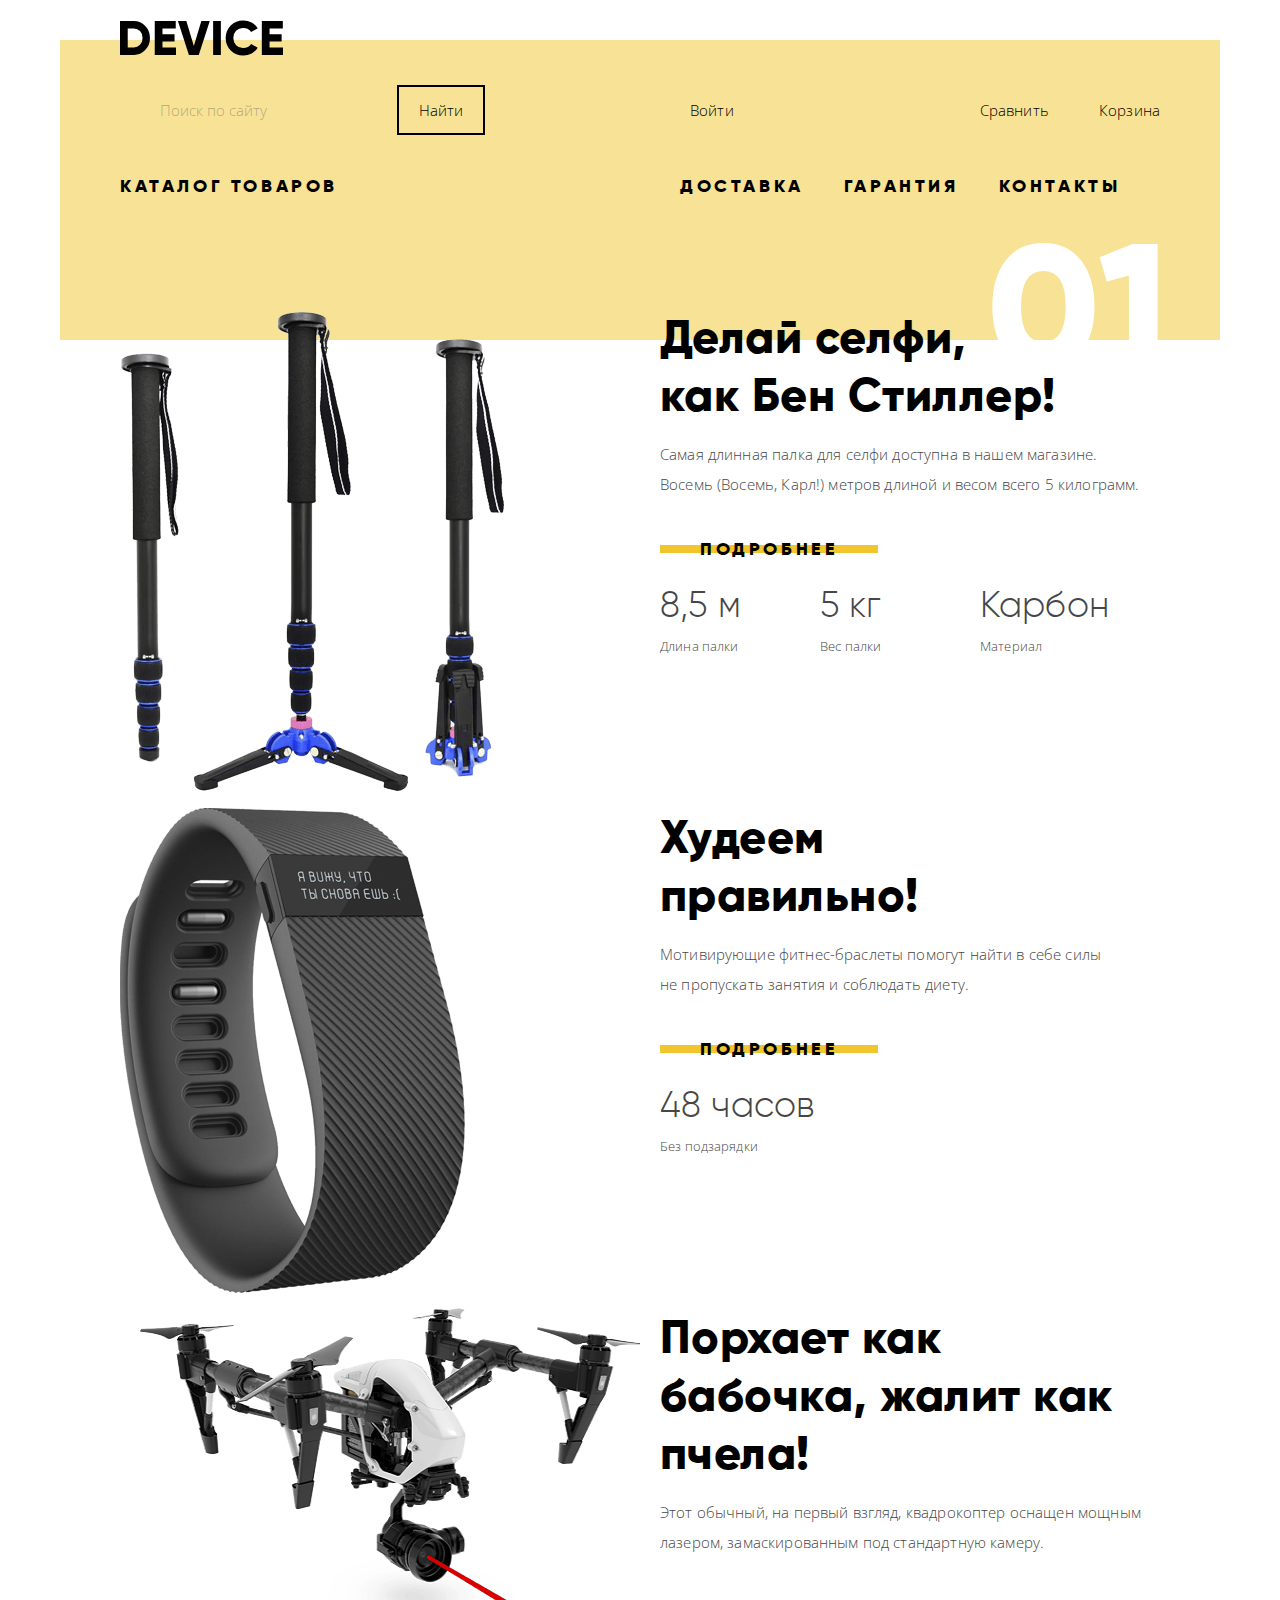
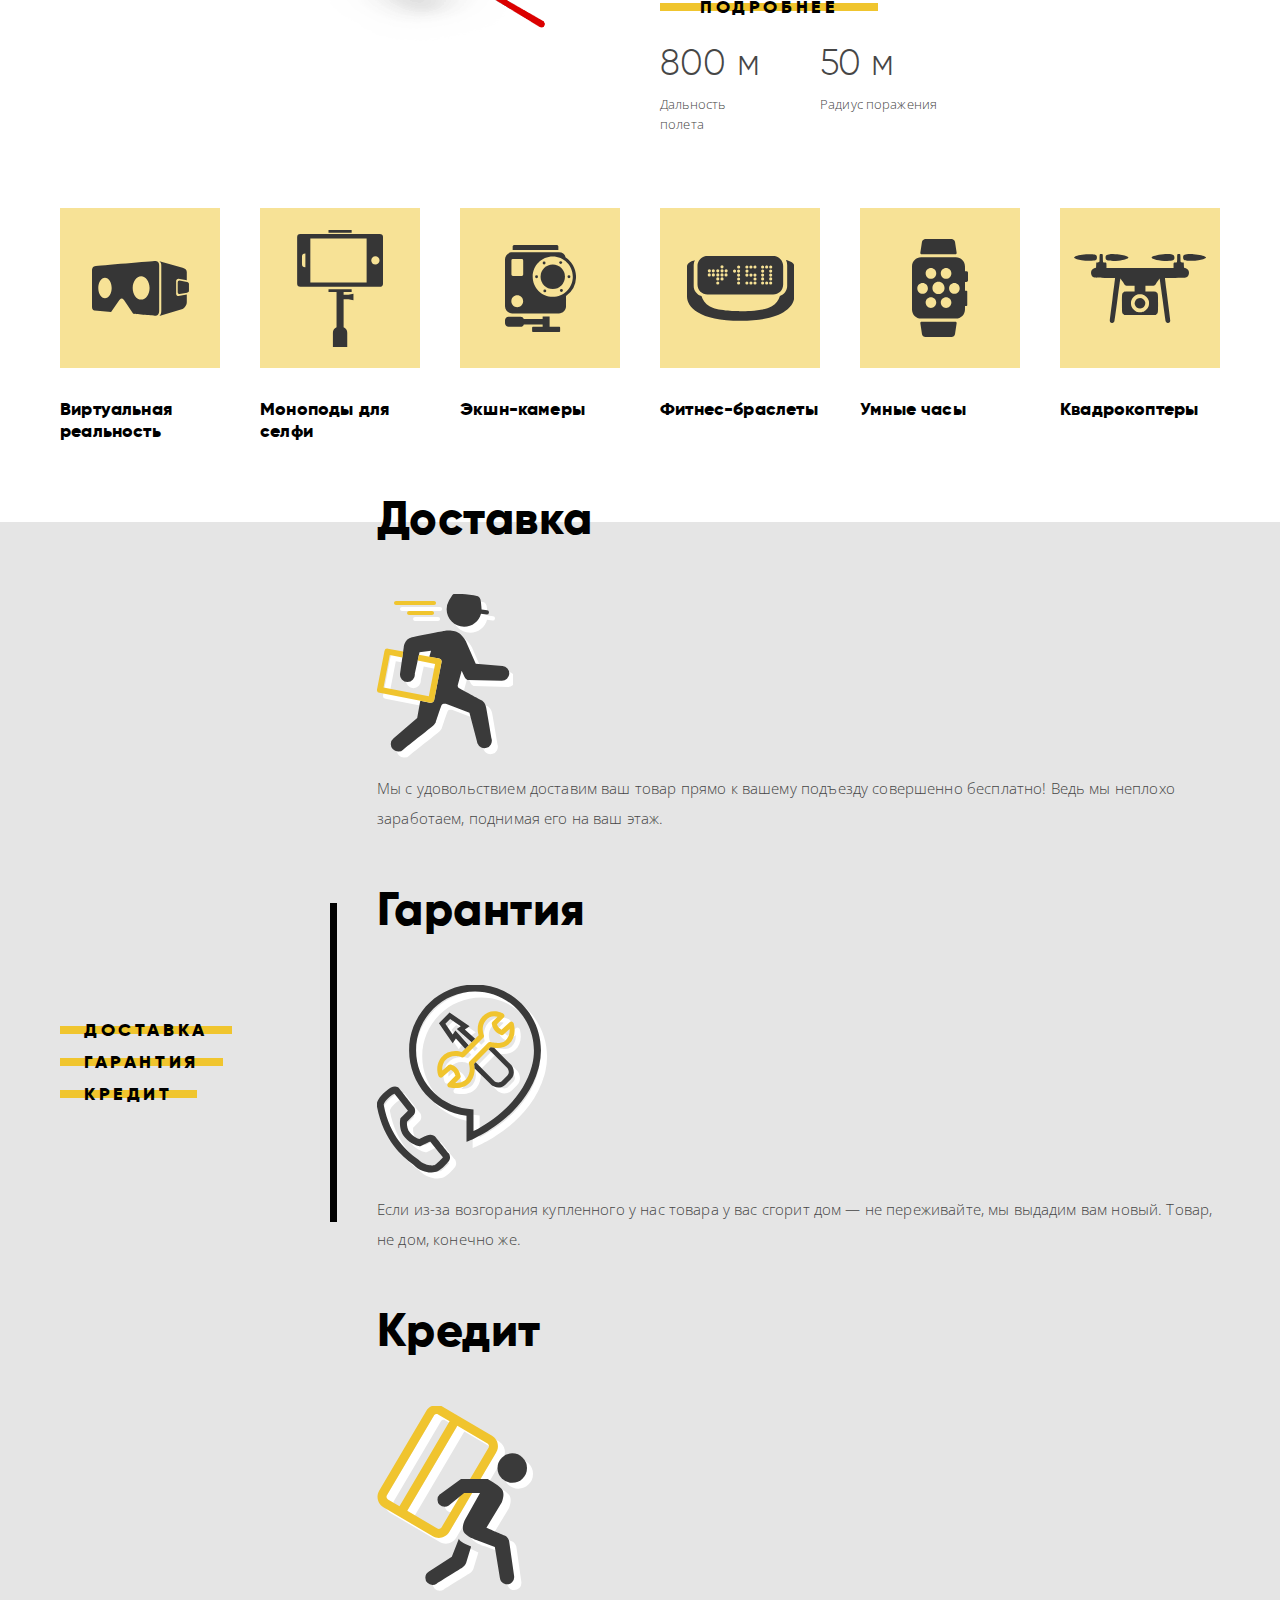
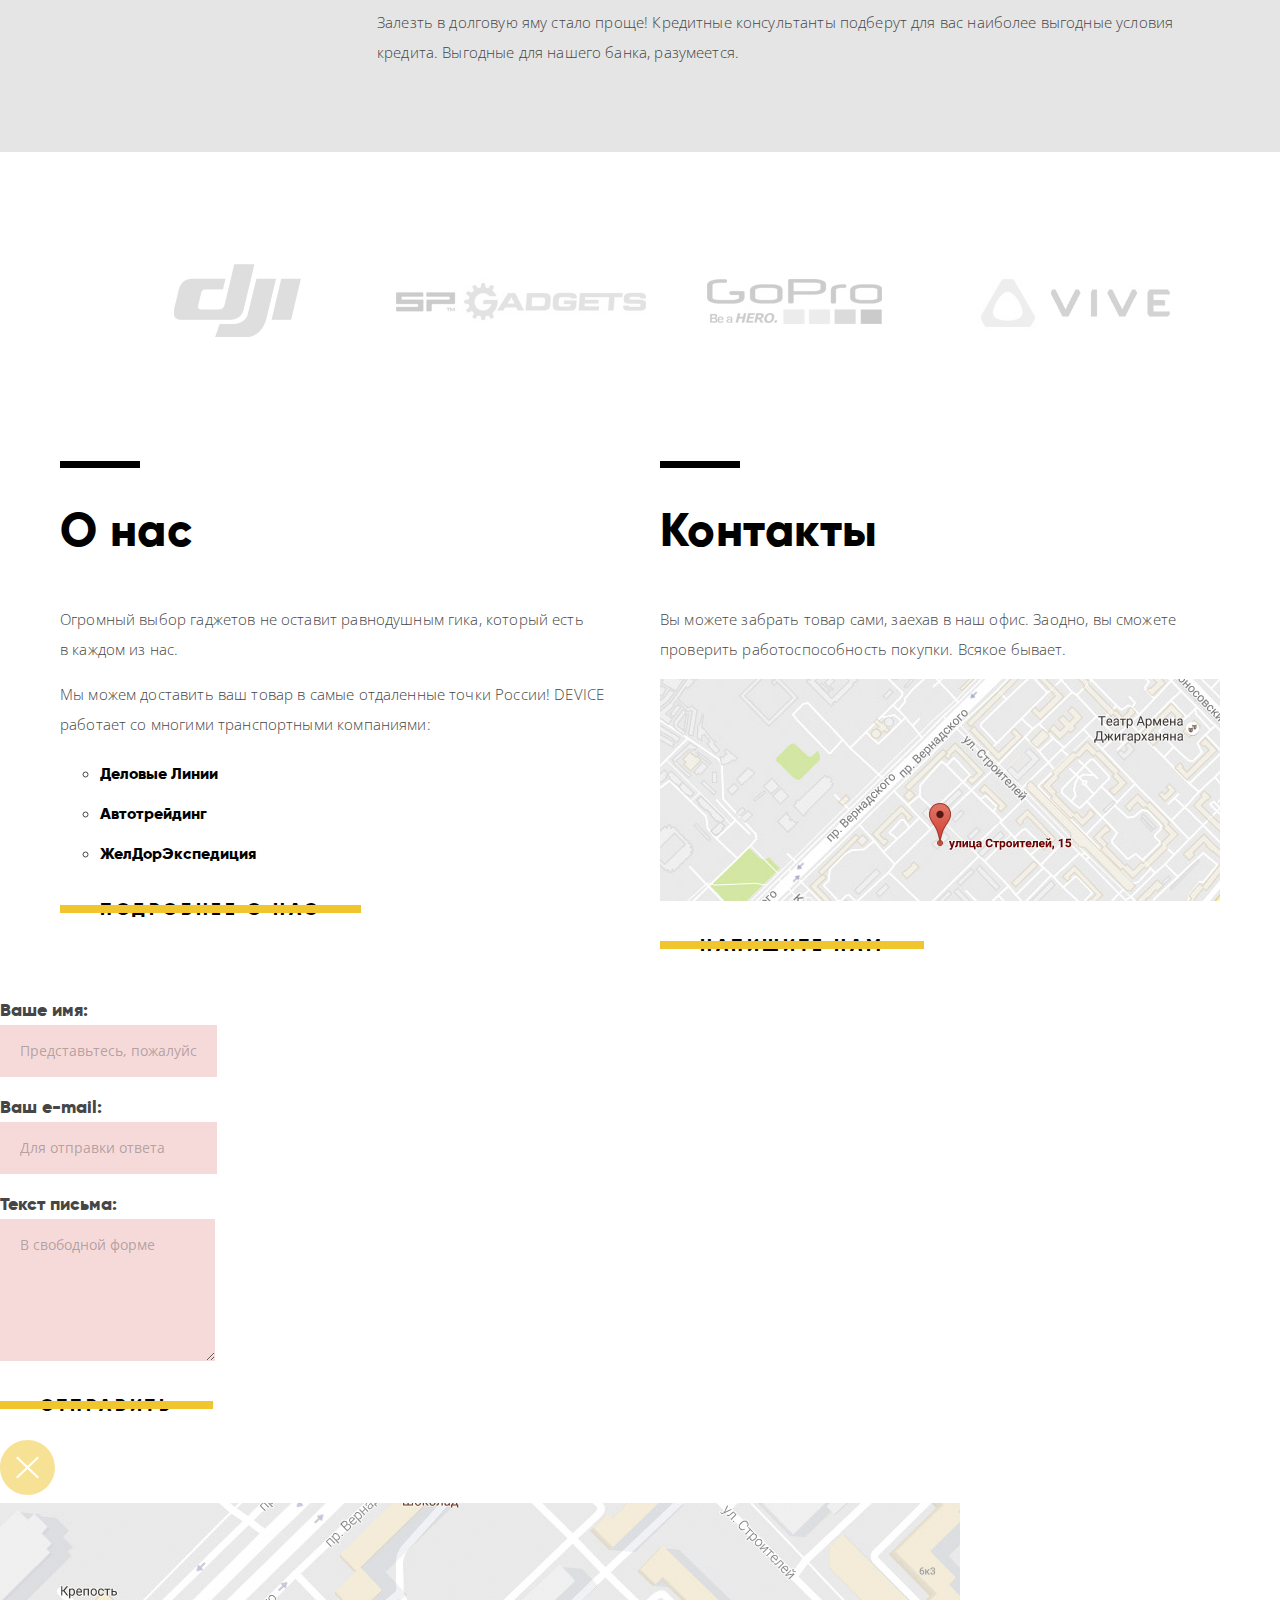
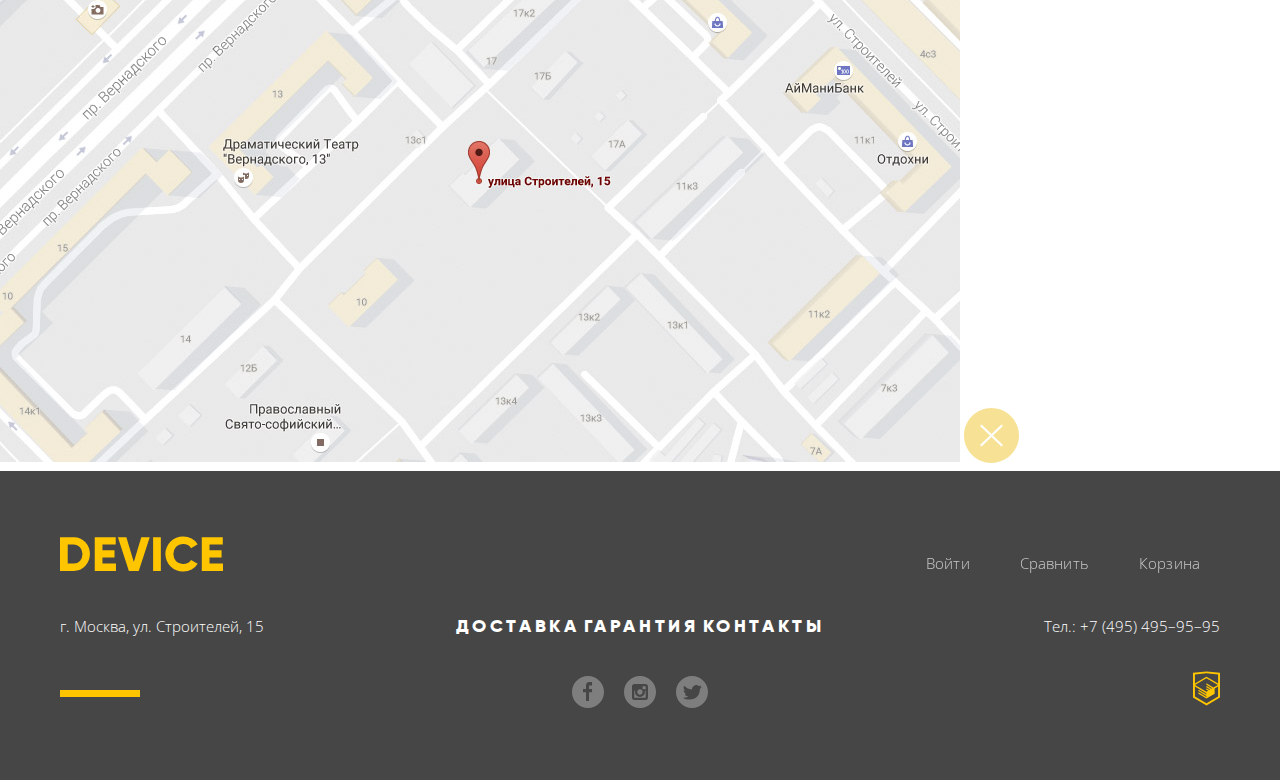
==== commit 4a431292: "#42 Сетка личного проекта на флексах" ====
--- a/index.html
+++ b/index.html
@@ -8,277 +8,302 @@
   <link href="https://fonts.googleapis.com/css?family=Open+Sans:300,400&amp;subset=cyrillic" rel="stylesheet">
 </head>
 <body>
-  <header class="main-header">
-    <h1 class="visually-hidden">Девайс</h1>
-    <p class="header-logo"><img src="img/logo-device.svg" alt="Логотип Девайс" width="163" height="36"></p>
-    <nav class="main-navigation">
-      <h2 class="visually-hidden">Главное меню</h2>
-      <ul>
-        <li>
-          <a href="catalog.html">Каталог товаров</a>
-          <ul class="main-navigation-catalog">
-            <li><a href="inner.html">Виртуальная реальность</a></li>
-            <li><a href="inner.html">Моноподы для селфи</a></li>
-            <li><a href="inner.html">Экшн-камеры</a></li>
-            <li><a href="inner.html">Фитнесc-браслеты</a></li>
-            <li><a href="inner.html">Умные часы</a></li>
-            <li><a href="inner.html">Квадрокоптеры</a></li>
+  <div class="container">
+    <header class="main-header">
+      <h1 class="visually-hidden">Девайс</h1>
+
+      <p class="header-logo"><img src="img/logo-device.svg" alt="Логотип Девайс" width="163" height="36"></p>
+
+      <div class="main-header-row-bottom">
+        <nav class="main-navigation">
+          <h2 class="visually-hidden">Главное меню</h2>
+          <ul>
+            <li>
+              <a class="catalog-link" href="catalog.html">Каталог товаров</a>
+              <ul class="main-navigation-catalog">
+                <li><a href="inner.html">Виртуальная реальность</a></li>
+                <li><a href="inner.html">Моноподы для селфи</a></li>
+                <li><a href="inner.html">Экшн-камеры</a></li>
+                <li><a href="inner.html">Фитнесc-браслеты</a></li>
+                <li><a href="inner.html">Умные часы</a></li>
+                <li><a href="inner.html">Квадрокоптеры</a></li>
+              </ul>
+            </li>
+            <li><a href="delivery.html">Доставка</a></li>
+            <li><a href="guarantee.html">Гарантия</a></li>
+            <li><a href="contacts.html">Контакты</a></li>
           </ul>
-        </li>
-        <li><a href="delivery.html">Доставка</a></li>
-        <li><a href="guarantee.html">Гарантия</a></li>
-        <li><a href="contacts.html">Контакты</a></li>
-      </ul>
-    </nav>
-
-    <ul class="user-navigation">
-      <li class="profile-link hidden" hidden>
-        <a href="profile.html">Валентин Петухов</a>
-      </li>
-      <li class="login-link">
-        <a href="login.html">Войти</a>
-      </li>
-      <li class="logout-link hidden" hidden>
-        <a href="logout.html">Выйти</a>
-      </li>
-      <li class="compare-link">
-        <a href="compare.html">Сравнить</a>
-      </li>
-      <li class="card-link">
-        <a href="card.html">Корзина</a>
-      </li>
-    </ul>
-
-    <form class="header-search" action="https://echo.htmlacademy.ru/" method="get">
-      <label class="visually-hidden" for="site-search">Поиск по сайту</label>
-      <input type="text" id="site-search" name="site-search" placeholder="Поиск по сайту"><button class="btn-search" type="submit"><span>Найти</span></button>
-    </form>
-  </header>
+        </nav>
+      </div>
+
+      <div class="main-header-row-top">
+        <ul class="user-navigation">
+          <li class="profile-link hidden" hidden>
+            <a href="profile.html">Валентин Петухов</a>
+          </li>
+          <li class="login-link">
+            <a href="login.html">Войти</a>
+          </li>
+          <li class="logout-link hidden" hidden>
+            <a href="logout.html">Выйти</a>
+          </li>
+          <li class="compare-link">
+            <a href="compare.html">Сравнить</a>
+          </li>
+          <li class="card-link">
+            <a href="card.html">Корзина</a>
+          </li>
+        </ul>
+
+        <form class="header-search" action="https://echo.htmlacademy.ru/" method="get">
+          <label class="visually-hidden" for="site-search">Поиск по сайту</label>
+          <input type="text" id="site-search" name="site-search" placeholder="Поиск по сайту"><button class="btn-search" type="submit"><span>Найти</span></button>
+        </form>
+      </div>
+    </header>
+  </div>
 
   <main>
-    <section class="slider">
-      <h2 class="visually-hidden">Слайдер предложений</h2>
-
-      <input class="visually-hidden" type="radio" name="slider-control" value="slider-01" id="slider-control-01">
-      <input class="visually-hidden" type="radio" name="slider-control" value="slider-02" id="slider-control-02">
-      <input class="visually-hidden" type="radio" name="slider-control" value="slider-03" id="slider-control-03">
-      <div class="slider-control">
-        <label for="slider-control-01"><span class="visually-hidden">Слайд №1</span></label>
-        <label for="slider-control-02"><span class="visually-hidden">Слайд №2</span></label>
-        <label for="slider-control-03"><span class="visually-hidden">Слайд №3</span></label>
-      </div>
-
-      <article class="slider-item">
-        <h2 class="visually-hidden">Карбоновая селфи-палка</h2>
-        <span class="slider-item-number">01</span>
-        <b class="slider-item-title">Делай селфи,<br>как Бен Стиллер!</b>
-        <p class="slider-item-image">
-          <a href="catalog-item.html" title="Перейти на страницу товара">
-            <img src="img/karbonovaja-selfi-palka_slider-01.png" alt="Селфи палка, 8,5 м" width="384" height="486">
-          </a>
-        </p>
-        <p class="slider-item-text">Самая длинная палка для селфи доступна в&nbsp;нашем магазине.<br>Восемь (Восемь, Карл!) метров длиной и&nbsp;весом всего 5&nbsp;килограмм.</p>
-        <p><a class="button" href="catalog-item.html"><span>Подробнее</span></a></p>
-        <table>
-          <tr>
-            <td>Длина палки</td>
-            <td>8,5&nbsp;м</td>
-          </tr>
-          <tr>
-            <td>Вес палки</td>
-            <td>5&nbsp;кг</td>
-          </tr>
-          <tr>
-            <td>Материал</td>
-            <td>Карбон</td>
-          </tr>
-        </table>
-      </article>
-
-      <article class="slider-item">
-        <h2 class="visually-hidden">Мотивирующий фитнес-браслет</h2>
-        <span class="slider-item-number">02</span>
-        <b class="slider-item-title">Худеем<br>правильно!</b>
-        <p class="slider-item-image">
-          <a href="catalog-item.html" title="Перейти на страницу товара">
-            <img src="img/motivirujushhij-fitnes-braslet_slider-02.png" alt="Мотивирующий фитнес-браслет" width="345" height="485">
-          </a>
-        </p>
-        <p class="slider-item-text">Мотивирующие фитнес-браслеты помогут найти в&nbsp;себе силы не&nbsp;пропускать занятия и&nbsp;соблюдать диету.</p>
-        <p><a class="button" href="catalog-item.html"><span>Подробнее</span></a></p>
-        <table>
-          <tr>
-            <td>Без подзарядки</td>
-            <td>48&nbsp;часов</td>
-          </tr>
-        </table>
-      </article>
-
-      <article class="slider-item">
-        <h2 class="visually-hidden">Квадрокоптер с&nbsp;лазером</h2>
-        <span class="slider-item-number">03</span>
-        <b class="slider-item-title">Порхает как бабочка, жалит как пчела!</b>
-        <p class="slider-item-image">
-          <a href="catalog-item.html" title="Перейти на страницу товара">
-            <img src="img/kvadrokopter-s-lazerom_slider-03.png" alt="Квадракоптер, оснащённый лазером" width="526" height="334">
-          </a>
-        </p>
-        <p class="slider-item-text">Этот обычный, на&nbsp;первый взгляд, квадрокоптер оснащен мощным лазером, замаскированным под стандартную камеру.</p>
-        <p><a class="button" href="catalog-item.html"><span>Подробнее</span></a></p>
-        <table>
-          <tr>
-            <td>Дальность полета</td>
-            <td>800&nbsp;м</td>
-          </tr>
-          <tr>
-            <td>Радиус поражения</td>
-            <td>50&nbsp;м</td>
-          </tr>
-        </table>
-      </article>
-    </section>
-
-    <section class="category-products">
-      <h2 class="visually-hidden">Категории товаров</h2>
-
-      <ul class="category-products-list">
-        <li>
-          <a href="inner.html" title="Перейти в каталог устройств виртуальной реальности">
-            <h3>Виртуальная реальность</h3>
-            <div class="products-list-image image-virtual"></div>
-          </a>
-        </li>
-        <li>
-          <a href="inner.html" title="Перейти в каталог моноподов для селфи">
-            <h3>Моноподы для селфи</h3>
-            <div class="products-list-image image-monopode"></div>
-          </a>
-        </li>
-        <li>
-          <a href="inner.html" title="Перейти в каталог экшн-камер">
-            <h3>Экшн-камеры</h3>
-            <div class="products-list-image image-action-camera"></div>
-          </a>
-        </li>
-        <li>
-          <a href="inner.html" title="Перейти в каталог фитнес-браслетов">
-            <h3>Фитнес-браслеты</h3>
-            <div class="products-list-image image-fitness-brace"></div>
-          </a>
-        </li>
-        <li>
-          <a href="inner.html" title="Перейти в каталог умных часов">
-            <h3>Умные часы</h3>
-            <div class="products-list-image image-smart-watch"></div>
-          </a>
-        </li>
-        <li>
-          <a href="inner.html" title="Перейти в каталог квадрокоптеров">
-            <h3>Квадрокоптеры</h3>
-            <div class="products-list-image image-quadrupter"></div>
-          </a>
-        </li>
-      </ul>
-    </section>
+    <div class="container">
+
+      <section class="slider">
+        <h2 class="visually-hidden">Слайдер предложений</h2>
+
+        <input class="visually-hidden" type="radio" name="slider-control" value="slider-01" id="slider-control-01">
+        <input class="visually-hidden" type="radio" name="slider-control" value="slider-02" id="slider-control-02">
+        <input class="visually-hidden" type="radio" name="slider-control" value="slider-03" id="slider-control-03">
+        <div class="slider-control">
+          <label for="slider-control-01"><span class="visually-hidden">Слайд №1</span></label>
+          <label for="slider-control-02"><span class="visually-hidden">Слайд №2</span></label>
+          <label for="slider-control-03"><span class="visually-hidden">Слайд №3</span></label>
+        </div>
+
+        <article class="slider-item">
+          <h2 class="visually-hidden">Карбоновая селфи-палка</h2>
+          <span class="slider-item-number">01</span>
+          <div class="slider-item-wrapper">
+            <b class="slider-item-title">Делай селфи,<br>как Бен Стиллер!</b>
+            <p class="slider-item-image">
+              <a href="catalog-item.html" title="Перейти на страницу товара">
+                <img src="img/karbonovaja-selfi-palka_slider-01.png" alt="Селфи палка, 8,5 м" width="384" height="486">
+              </a>
+            </p>
+            <p class="slider-item-text">Самая длинная палка для селфи доступна в&nbsp;нашем магазине.<br>Восемь (Восемь, Карл!) метров длиной и&nbsp;весом всего 5&nbsp;килограмм.</p>
+            <p><a class="button" href="catalog-item.html"><span>Подробнее</span></a></p>
+            <table>
+              <tr>
+                <td>Длина палки</td>
+                <td>8,5&nbsp;м</td>
+              </tr>
+              <tr>
+                <td>Вес палки</td>
+                <td>5&nbsp;кг</td>
+              </tr>
+              <tr>
+                <td>Материал</td>
+                <td>Карбон</td>
+              </tr>
+            </table>
+          </div>
+        </article>
+
+        <article class="slider-item">
+          <h2 class="visually-hidden">Мотивирующий фитнес-браслет</h2>
+          <span class="slider-item-number">02</span>
+          <div class="slider-item-wrapper">
+            <b class="slider-item-title">Худеем<br>правильно!</b>
+            <p class="slider-item-image">
+              <a href="catalog-item.html" title="Перейти на страницу товара">
+                <img src="img/motivirujushhij-fitnes-braslet_slider-02.png" alt="Мотивирующий фитнес-браслет" width="345" height="485">
+              </a>
+            </p>
+            <p class="slider-item-text">Мотивирующие фитнес-браслеты помогут найти в&nbsp;себе силы не&nbsp;пропускать занятия и&nbsp;соблюдать диету.</p>
+            <p><a class="button" href="catalog-item.html"><span>Подробнее</span></a></p>
+            <table>
+              <tr>
+                <td>Без подзарядки</td>
+                <td>48&nbsp;часов</td>
+              </tr>
+            </table>
+          </div>
+        </article>
+
+        <article class="slider-item">
+          <h2 class="visually-hidden">Квадрокоптер с&nbsp;лазером</h2>
+          <span class="slider-item-number">03</span>
+          <div class="slider-item-wrapper">
+            <b class="slider-item-title">Порхает как бабочка, жалит как пчела!</b>
+            <p class="slider-item-image">
+              <a href="catalog-item.html" title="Перейти на страницу товара">
+                <img src="img/kvadrokopter-s-lazerom_slider-03.png" alt="Квадракоптер, оснащённый лазером" width="526" height="334">
+              </a>
+            </p>
+            <p class="slider-item-text">Этот обычный, на&nbsp;первый взгляд, квадрокоптер оснащен мощным лазером, замаскированным под стандартную камеру.</p>
+            <p><a class="button" href="catalog-item.html"><span>Подробнее</span></a></p>
+            <table>
+              <tr>
+                <td>Дальность полета</td>
+                <td>800&nbsp;м</td>
+              </tr>
+              <tr>
+                <td>Радиус поражения</td>
+                <td>50&nbsp;м</td>
+              </tr>
+            </table>
+          </div>
+        </article>
+      </section>
+
+      <section class="category-products">
+        <h2 class="visually-hidden">Категории товаров</h2>
+
+        <ul class="category-products-list">
+          <li>
+            <a href="inner.html" title="Перейти в каталог устройств виртуальной реальности">
+              <h3>Виртуальная реальность</h3>
+              <div class="products-list-image image-virtual"></div>
+            </a>
+          </li>
+          <li>
+            <a href="inner.html" title="Перейти в каталог моноподов для селфи">
+              <h3>Моноподы для селфи</h3>
+              <div class="products-list-image image-monopode"></div>
+            </a>
+          </li>
+          <li>
+            <a href="inner.html" title="Перейти в каталог экшн-камер">
+              <h3>Экшн-камеры</h3>
+              <div class="products-list-image image-action-camera"></div>
+            </a>
+          </li>
+          <li>
+            <a href="inner.html" title="Перейти в каталог фитнес-браслетов">
+              <h3>Фитнес-браслеты</h3>
+              <div class="products-list-image image-fitness-brace"></div>
+            </a>
+          </li>
+          <li>
+            <a href="inner.html" title="Перейти в каталог умных часов">
+              <h3>Умные часы</h3>
+              <div class="products-list-image image-smart-watch"></div>
+            </a>
+          </li>
+          <li>
+            <a href="inner.html" title="Перейти в каталог квадрокоптеров">
+              <h3>Квадрокоптеры</h3>
+              <div class="products-list-image image-quadrupter"></div>
+            </a>
+          </li>
+        </ul>
+      </section>
+    </div>
 
     <section class="services">
       <h2 class="visually-hidden">Наши услуги</h2>
 
-      <ul class="services-list-anchor">
-        <li class="services-list-anchor-current"><a href="#services-list-delivery">Доставка</a></li>
-        <li><a href="#services-list-guarantee">Гарантия</a></li>
-        <li><a href="#services-list-credit">Кредит</a></li>
-      </ul>
-
-      <ul class="services-list">
-        <li class="services-list-current" id="services-list-delivery">
-          <h3>Доставка</h3>
-          <div class="services-list-image image-delivery"></div>
-          <p>Мы&nbsp;с&nbsp;удовольствием доставим ваш товар прямо к&nbsp;вашему подъезду совершенно бесплатно! Ведь мы&nbsp;неплохо заработаем, поднимая его на&nbsp;ваш этаж.</p>
-        </li>
-        <li id="services-list-guarantee">
-          <h3>Гарантия</h3>
-          <div class="services-list-image image-guarantee"></div>
-          <p>Если из-за возгорания купленного у&nbsp;нас товара у&nbsp;вас сгорит дом&nbsp;&mdash; не&nbsp;переживайте, мы&nbsp;выдадим вам новый. Товар, не&nbsp;дом, конечно&nbsp;же.</p>
-        </li>
-        <li id="services-list-credit">
-          <h3>Кредит</h3>
-          <div class="services-list-image image-credit"></div>
-          <p>Залезть в&nbsp;долговую яму стало проще! Кредитные консультанты подберут для вас наиболее выгодные условия кредита. Выгодные для нашего банка, разумеется.</p>
-        </li>
-      </ul>
+      <div class="container">
+        <div class="services-wrapper">
+          <ul class="services-list-anchor">
+            <li class="services-list-anchor-current"><a href="#services-list-delivery"><span>Доставка</span></a></li>
+            <li><a href="#services-list-guarantee"><span>Гарантия</span></a></li>
+            <li><a href="#services-list-credit"><span>Кредит</span></a></li>
+          </ul>
+
+          <ul class="services-list">
+            <li class="services-list-current" id="services-list-delivery">
+              <h3>Доставка</h3>
+              <div class="services-list-image image-delivery"></div>
+              <p>Мы&nbsp;с&nbsp;удовольствием доставим ваш товар прямо к&nbsp;вашему подъезду совершенно бесплатно! Ведь мы&nbsp;неплохо заработаем, поднимая его на&nbsp;ваш этаж.</p>
+            </li>
+            <li id="services-list-guarantee">
+              <h3>Гарантия</h3>
+              <div class="services-list-image image-guarantee"></div>
+              <p>Если из-за возгорания купленного у&nbsp;нас товара у&nbsp;вас сгорит дом&nbsp;&mdash; не&nbsp;переживайте, мы&nbsp;выдадим вам новый. Товар, не&nbsp;дом, конечно&nbsp;же.</p>
+            </li>
+            <li id="services-list-credit">
+              <h3>Кредит</h3>
+              <div class="services-list-image image-credit"></div>
+              <p>Залезть в&nbsp;долговую яму стало проще! Кредитные консультанты подберут для вас наиболее выгодные условия кредита. Выгодные для нашего банка, разумеется.</p>
+            </li>
+          </ul>
+        </div>
+      </div>
     </section>
 
-    <section class="brands">
-      <h2 class="visually-hidden">Бренды в нашем магазине</h2>
-
-      <svg class="visually-hidden" xmlns="http://www.w3.org/2000/svg">
-        <defs>
-          <filter id="filtersPicture">
-            <feComposite in="SourceGraphic" in2="SourceGraphic" operator="arithmetic" k1="0" k2="1" k3="0" k4="0" />
-            <feColorMatrix type="saturate" values="0" />
-          </filter>
-        </defs>
-      </svg>
-
-      <ul class="brands-list">
-        <li class="brand-dji">
-          <a href="https://www.dji.com/" title="Перейти на сайт DJI в отдельной вкладке" target="_blank">
-            <svg xmlns="http://www.w3.org/2000/svg" viewBox="0 0 260 100" width="260" height="100">
-              <image filter="url(&quot;#filtersPicture&quot;)" x="0" y="0" width="260" height="100" xmlns:xlink="http://www.w3.org/1999/xlink" xlink:href="img/brand-dji.png" />
-            </svg>
-            <span class="visually-hidden">dji.com</span>
-          </a>
-        </li>
-        <li class="brand-sp-gadgets">
-          <a href="http://www.sp-gadgets.com/" title="Перейти на сайт SP Gadgets в отдельной вкладке" target="_blank">
-            <svg xmlns="http://www.w3.org/2000/svg" viewBox="0 0 260 100" width="260" height="100">
-              <image filter="url(&quot;#filtersPicture&quot;)" x="0" y="0" width="260" height="100" xmlns:xlink="http://www.w3.org/1999/xlink" xlink:href="img/brand-sp-gadgets.png" />
-            </svg>
-            <span class="visually-hidden">sp-gadgets.com</span>
-          </a>
-        </li>
-        <li class="brand-go-pro">
-          <a href="https://ru.gopro.com/" title="Перейти на сайт GoPro в отдельной вкладке" target="_blank">
-            <svg xmlns="http://www.w3.org/2000/svg" viewBox="0 0 260 100" width="260" height="100">
-              <image filter="url(&quot;#filtersPicture&quot;)" x="0" y="0" width="260" height="100" xmlns:xlink="http://www.w3.org/1999/xlink" xlink:href="img/brand-go-pro.png" />
-            </svg>
-            <span class="visually-hidden">gopro.com</span>
-          </a>
-        </li>
-        <li class="brand-vive">
-          <a href="https://www.vive.com/" title="Перейти на сайт VIVE в отдельной вкладке" target="_blank">
-            <svg xmlns="http://www.w3.org/2000/svg" viewBox="0 0 260 100" width="260" height="100">
-              <image filter="url(&quot;#filtersPicture&quot;)" x="0" y="0" width="260" height="100" xmlns:xlink="http://www.w3.org/1999/xlink" xlink:href="img/brand-vive.png" />
-            </svg>
-            <span class="visually-hidden">vive.com</span>
-          </a>
-        </li>
-      </ul>
-    </section>
-
-    <section class="main-about-us">
-      <h2>О&nbsp;нас</h2>
-
-      <p>Огромный выбор гаджетов не&nbsp;оставит равнодушным гика, который есть в&nbsp;каждом из&nbsp;нас.</p>
-      <p>Мы&nbsp;можем доставить ваш товар в&nbsp;самые отдаленные точки России! DEVICE работает со&nbsp;многими транспортными компаниями:</p>
-      <ul>
-        <li><strong>Деловые Линии</strong></li>
-        <li><strong>Автотрейдинг</strong></li>
-        <li><strong>ЖелДорЭкспедиция</strong></li>
-      </ul>
-      <p><a class="button" href="about-us.html">Подробнее о&nbsp;нас</a></p>
-    </section>
-
-    <section class="main-contacts">
-      <h2>Контакты</h2>
-
-      <p>Вы&nbsp;можете забрать товар сами, заехав в&nbsp;наш офис. Заодно, вы&nbsp;сможете проверить работоспособность покупки. Всякое бывает.</p>
-      <p class="main-contacts-map">
-        <iframe src="img/map-main.jpg" width="560" height="222"></iframe>
-      </p>
-      <p><a class="button" href="send-message.html">Напишите нам</a></p>
-    </section>
+    <div class="container">
+      <section class="brands">
+        <h2 class="visually-hidden">Бренды в нашем магазине</h2>
+
+        <svg class="visually-hidden" xmlns="http://www.w3.org/2000/svg">
+          <defs>
+            <filter id="filtersPicture">
+              <feComposite in="SourceGraphic" in2="SourceGraphic" operator="arithmetic" k1="0" k2="1" k3="0" k4="0" />
+              <feColorMatrix type="saturate" values="0" />
+            </filter>
+          </defs>
+        </svg>
+
+        <ul class="brands-list">
+          <li class="brand-dji">
+            <a href="https://www.dji.com/" title="Перейти на сайт DJI в отдельной вкладке" target="_blank">
+              <svg xmlns="http://www.w3.org/2000/svg" viewBox="0 0 260 100" width="260" height="100">
+                <image filter="url(&quot;#filtersPicture&quot;)" x="0" y="0" width="260" height="100" xmlns:xlink="http://www.w3.org/1999/xlink" xlink:href="img/brand-dji.png" />
+              </svg>
+              <span class="visually-hidden">dji.com</span>
+            </a>
+          </li>
+          <li class="brand-sp-gadgets">
+            <a href="http://www.sp-gadgets.com/" title="Перейти на сайт SP Gadgets в отдельной вкладке" target="_blank">
+              <svg xmlns="http://www.w3.org/2000/svg" viewBox="0 0 260 100" width="260" height="100">
+                <image filter="url(&quot;#filtersPicture&quot;)" x="0" y="0" width="260" height="100" xmlns:xlink="http://www.w3.org/1999/xlink" xlink:href="img/brand-sp-gadgets.png" />
+              </svg>
+              <span class="visually-hidden">sp-gadgets.com</span>
+            </a>
+          </li>
+          <li class="brand-go-pro">
+            <a href="https://ru.gopro.com/" title="Перейти на сайт GoPro в отдельной вкладке" target="_blank">
+              <svg xmlns="http://www.w3.org/2000/svg" viewBox="0 0 260 100" width="260" height="100">
+                <image filter="url(&quot;#filtersPicture&quot;)" x="0" y="0" width="260" height="100" xmlns:xlink="http://www.w3.org/1999/xlink" xlink:href="img/brand-go-pro.png" />
+              </svg>
+              <span class="visually-hidden">gopro.com</span>
+            </a>
+          </li>
+          <li class="brand-vive">
+            <a href="https://www.vive.com/" title="Перейти на сайт VIVE в отдельной вкладке" target="_blank">
+              <svg xmlns="http://www.w3.org/2000/svg" viewBox="0 0 260 100" width="260" height="100">
+                <image filter="url(&quot;#filtersPicture&quot;)" x="0" y="0" width="260" height="100" xmlns:xlink="http://www.w3.org/1999/xlink" xlink:href="img/brand-vive.png" />
+              </svg>
+              <span class="visually-hidden">vive.com</span>
+            </a>
+          </li>
+        </ul>
+      </section>
+
+      <div class="main-bottom-wrapper">
+        <section class="main-about-us">
+          <h2>О&nbsp;нас</h2>
+
+          <p>Огромный выбор гаджетов не&nbsp;оставит равнодушным гика, который есть в&nbsp;каждом из&nbsp;нас.</p>
+          <p>Мы&nbsp;можем доставить ваш товар в&nbsp;самые отдаленные точки России! DEVICE работает со&nbsp;многими транспортными компаниями:</p>
+          <ul>
+            <li><strong>Деловые Линии</strong></li>
+            <li><strong>Автотрейдинг</strong></li>
+            <li><strong>ЖелДорЭкспедиция</strong></li>
+          </ul>
+          <p><a class="button" href="about-us.html">Подробнее о&nbsp;нас</a></p>
+        </section>
+
+        <section class="main-contacts">
+          <h2>Контакты</h2>
+
+          <p>Вы&nbsp;можете забрать товар сами, заехав в&nbsp;наш офис. Заодно, вы&nbsp;сможете проверить работоспособность покупки. Всякое бывает.</p>
+          <p class="main-contacts-map">
+            <iframe src="img/map-main.jpg" width="560" height="222"></iframe>
+          </p>
+          <p><a class="button" href="send-message.html">Напишите нам</a></p>
+        </section>
+      </div>
+    </div>
 
     <section class="modal message-modal">
       <h2 class="visually-hidden">Напишите нам</h2>
@@ -311,47 +336,56 @@
   </main>
 
   <footer class="main-footer">
-    <p class="h1 footer-logo"><img src="img/logo-device-yellow.svg" alt="Логотип Девайс" width="163" height="36"></p>
-
-    <ul class="footer-user-navigation">
-      <li class="login-link">
-        <a href="login.html">Войти</a>
-      </li>
-      <li class="logout-link hidden" hidden>
-        <a href="logout.html">Выйти</a>
-      </li>
-      <li class="compare-link">
-        <a href="compare.html">Сравнить</a>
-      </li>
-      <li class="card-link">
-        <a href="card.html">Корзина</a>
-      </li>
-    </ul>
-
-    <ul class="footer-main-navigation">
-      <li><a href="delivery.html">Доставка</a></li>
-      <li><a href="guarantee.html">Гарантия</a></li>
-      <li><a href="contacts.html">Контакты</a></li>
-    </ul>
-
-    <p class="footer-address">г.&nbsp;Москва, ул.&nbsp;Строителей, 15</p>
-    <p class="footer-phone">Тел.:&nbsp;<a href="tel:+74954959595">+7&nbsp;(495)&nbsp;495&#x2012;95&#x2012;95</a></p>
-
-    <ul class="footer-social-list">
-      <li class="facebook-link">
-        <a href="#" title="Перейти в отдельной вкладке на нашу страницу в Фейсбук" target="_blank"><span class="visually-hidden">Фейсбук</span></a>
-      </li>
-      <li class="instagram-link">
-        <a href="#" title="Перейти в отдельной вкладке на нашу страницу в Инстаграм" target="_blank"><span class="visually-hidden">Инстаграм</span></a>
-      </li>
-      <li class="twitter-link">
-        <a href="#" title="Перейти в отдельной вкладке на нашу страницу в Твиттер" target="_blank"><span class="visually-hidden">Твитер</span></a>
-      </li>
-    </ul>
-    <p class="footer-copyright">
-      <a href="https://htmlacademy.ru/intensive/htmlcss" title="Перейти на страницу — Интенсивный онлайн‑курс
+    <div class="container">
+      <div class="main-footer-top">
+        <p class="h1 footer-logo"><img src="img/logo-device-yellow.svg" alt="Логотип Девайс" width="163" height="36"></p>
+
+        <ul class="footer-user-navigation">
+          <li class="login-link">
+            <a href="login.html">Войти</a>
+          </li>
+          <li class="logout-link hidden" hidden>
+            <a href="logout.html">Выйти</a>
+          </li>
+          <li class="compare-link">
+            <a href="compare.html">Сравнить</a>
+          </li>
+          <li class="card-link">
+            <a href="card.html">Корзина</a>
+          </li>
+        </ul>
+      </div>
+
+      <div class="main-footer-middle">
+        <ul class="footer-main-navigation">
+          <li><a href="delivery.html">Доставка</a></li>
+          <li><a href="guarantee.html">Гарантия</a></li>
+          <li><a href="contacts.html">Контакты</a></li>
+        </ul>
+
+        <p class="footer-address">г.&nbsp;Москва, ул.&nbsp;Строителей, 15</p>
+        <p class="footer-phone">Тел.:&nbsp;<a href="tel:+74954959595">+7&nbsp;(495)&nbsp;495&ndash;95&ndash;95</a></p>
+      </div>
+
+      <div class="main-footer-bottom">
+        <ul class="footer-social-list">
+          <li class="facebook-link">
+            <a href="#" title="Перейти в отдельной вкладке на нашу страницу в Фейсбук" target="_blank"><span class="visually-hidden">Фейсбук</span></a>
+          </li
+          ><li class="instagram-link">
+            <a href="#" title="Перейти в отдельной вкладке на нашу страницу в Инстаграм" target="_blank"><span class="visually-hidden">Инстаграм</span></a>
+          </li
+          ><li class="twitter-link">
+            <a href="#" title="Перейти в отдельной вкладке на нашу страницу в Твиттер" target="_blank"><span class="visually-hidden">Твитер</span></a>
+          </li>
+        </ul>
+
+        <p class="footer-copyright">
+          <a href="https://htmlacademy.ru/intensive/htmlcss" title="Перейти на страницу — Интенсивный онлайн‑курс
 «Базовый HTML и CSS» HTML Academy"><img src="img/logo-html.svg" alt="Логотип HTML Academy" width="27" height="35"></a>
-    </p>
+        </p>
+      </div>
+    </div>
   </footer>
 </body>
 </html>
--- a/css/style.css
+++ b/css/style.css
@@ -68,11 +68,95 @@
 
 
 /* Modules --------------------------------------------- */
+.main-header {
+  flex-shrink: 0;
+  display: flex;
+  flex-direction: column;
+
+  position: relative;
+  height: 300px;
+  margin-top: 40px;
+  padding: 0 60px 40px;
+
+  background-color: #f7e296;
+}
+
+.main-header.inner-page-header {
+  height: auto;
+}
+
+.main-header-row-top {
+  display: flex;
+  flex-direction: row-reverse;
+  justify-content: space-between;
+
+  order: 2;
+
+  margin-bottom: 30px;
+}
+
+.main-header-row-bottom {
+  order: 3;
+}
+
+
+.main-footer {
+  flex-shrink: 0;
+
+  padding: 65px 0;
+}
+
+
+main {
+  flex-grow: 1;
+  flex-shrink: 0;
+}
+
+.inner-page {
+  padding-top: 40px;
+}
+
+.page-title {
+  margin-top: 0;
+  margin-bottom: 20px;
+  margin-left: 60px;
+}
+
+
+.header-logo {
+  margin-top: -20px;
+  margin-bottom: 20px;
+}
+
+
 .main-navigation ul {
+  margin: 0;
   list-style: none;
 }
 
+.main-navigation > ul {
+  display: flex;
+
+  padding: 0;
+}
+
+.main-navigation > ul > li:first-child {
+  width: 540px;
+}
+
+.main-navigation .catalog-link {
+  display: inline-block;
+  padding: 10px 40px 10px 0;
+}
+
+.catalog-link:hover + .main-navigation-catalog,
+.catalog-link:focus + .main-navigation-catalog {
+  display: block;
+}
+
 .main-navigation a {
+  display: inline-block;
+  padding: 10px 20px;
   font: 700 18px 'Gilroy', 'Arial', sans-serif;
   letter-spacing: 0.2em;
   text-transform: uppercase;
@@ -93,13 +177,23 @@
 }
 
 .main-navigation-catalog {
-  margin: 0;
-  padding: 40px 58px;
-
-  background-color: #f7e184;
+  position: absolute;
+  left: 0;
+  z-index: 1;
+  display: none;
+  padding: 15px 60px;
+  background-color: #f7e296;
+}
+
+.main-navigation-catalog:hover {
+  display: block;
 }
 
 .main-navigation-catalog a {
+  display: block;
+  padding-top: 10px;
+  padding-bottom: 10px;
+  padding-left: 0;
   font: 300 15px/36px 'Open Sans', 'Arial', sans-serif;
   letter-spacing: 0.01em;
   text-transform: none;
@@ -117,10 +211,29 @@
 
 
 .user-navigation {
+  display: flex;
+  align-items: center;
+
+  flex-shrink: 0;
+
+  width: 500px;
+  margin: 0;
+  padding: 0;
   list-style: none;
 }
 
+.user-navigation li[hidden],
+.user-navigation li.hidden {
+  display: none;
+}
+
+.compare-link {
+  margin-left: auto;
+}
+
 .user-navigation a {
+  display: inline-block;
+  padding: 0 20px 0 30px;
   line-height: 36px;
   color: #000000;
 }
@@ -136,6 +249,10 @@
 
 .user-navigation a:active {
   opacity: 0.3;
+}
+
+.user-navigation > li:last-child a {
+  padding-right: 0;
 }
 
 
@@ -159,11 +276,11 @@
 
 .header-search input[type=text] + .btn-search {
   display: inline-block;
-  visibility: hidden;
+  /*visibility: hidden;*/
 }
 
 .header-search input[type=text]:focus + .btn-search {
-  visibility: visible;
+  /*visibility: visible;*/
 }
 
 .header-search input::-webkit-input-placeholder {
@@ -240,7 +357,80 @@
 }
 
 
+.slider {
+  margin-top: -32px;
+  padding-right: 60px;
+  padding-left: 60px;
+}
+
+.slider-item {
+  position: relative;
+}
+
+.slider-item-wrapper {
+  display: flex;
+  flex-direction: column;
+  flex-wrap: wrap-reverse;
+
+  position: relative;
+  height: 500px;
+}
+
+.slider-item-title {
+  max-width: 500px;
+}
+
+.slider-item-wrapper > p {
+  flex-shrink: 0;
+
+  max-width: 500px;
+}
+
+.slider-item-wrapper > table {
+  display: block;
+  width: 500px;
+}
+
+.slider-item-wrapper > table tbody {
+  display: flex;
+  align-items: flex-start;
+}
+
+.slider-item-wrapper > table tbody tr {
+  display: flex;
+  flex-direction: column-reverse;
+}
+
+.slider-item-wrapper > table tbody tr td {
+  padding: 0;
+}
+
+.slider-item-wrapper > table tbody tr:not(:last-child) {
+  flex-shrink: 0;
+
+  width: 100px;
+  margin-right: 60px;
+}
+
+.slider-item-wrapper > table tbody tr:last-child {
+  flex-grow: 1;
+}
+
+.slider-item-image {
+  align-self: stretch;
+  order: 1;
+
+  margin: 0;
+}
+
+.slider-item-wrapper > table tbody tr td:last-child {
+  margin-bottom: 10px;
+}
+
 .slider-item-number {
+  position: absolute;
+  top: -90px;
+  right: -12px;
   font: 700 179.2px/179.2px 'Gilroy', 'Arial', sans-serif;
   letter-spacing: 0.01em;
   color: #ffffff;
@@ -257,15 +447,38 @@
 }
 
 
+.category-products {
+  margin-bottom: 80px;
+}
+
 .category-products-list {
+  display: flex;
+  justify-content: space-between;
+
+  margin: 0;
+  padding: 0;
   list-style: none;
   line-height: normal;
+}
+
+.category-products-list li {
+  flex: 0 0 160px;
+}
+
+.category-products-list li a {
+  display: flex;
+  flex-direction: column-reverse;
+}
+
+.category-products-list h3 {
+  margin: 0;
 }
 
 .products-list-image {
   position: relative;
   width: 160px;
   height: 160px;
+  margin-bottom: 30px;
   background-color: #f7e296;
 }
 
@@ -319,9 +532,31 @@
 }
 
 
+.services {
+  margin-bottom: 100px;
+  padding: 70px 0;
+  background-color: #e5e5e5;
+}
+
+.services-wrapper {
+  display: flex;
+  align-items: center;
+
+  margin-top: -150px;
+}
+
 .services-list-anchor {
+  flex: 0 0 277px;
+
+  display: flex;
+  flex-direction: column;
+  justify-content: center;
+
+  height: 319px;
+  margin: 0;
+  padding: 0;
   list-style: none;
-  margin: 0;
+  border-right: 7px solid #000000;
 }
 
 .services-list-anchor a {
@@ -335,13 +570,16 @@
   color: #000000;
 }
 
+.services-list-anchor a span {
+  position: relative;
+}
+
 .services-list-anchor a::before {
   content: '';
   position: absolute;
   top: 50%;
   left: 0;
   right: 0;
-  z-index: -1;
   display: block;
   height: 8px;
   background-color: #f0c52e;
@@ -395,9 +633,16 @@
 }
 
 
+.brands {
+  margin-bottom: 100px;
+}
+
 .brands-list {
+  display: flex;
+  justify-content: space-around;
+
+  margin: 0;
   list-style: none;
-  margin: 0;
 }
 
 .brands-list svg {
@@ -438,6 +683,10 @@
   outline: none;
 }
 
+
+.main-bottom-wrapper {
+  display: flex;
+}
 
 .main-about-us h2,
 .main-contacts h2 {
@@ -465,6 +714,15 @@
   color: #000000;
 }
 
+.main-about-us {
+  flex: 0 0 560px;
+  margin-right: 40px;
+}
+
+.main-contacts {
+  flex: 0 0 560px;
+}
+
 .main-contacts iframe {
   border: 0;
 }
@@ -475,6 +733,38 @@
   background-color: #464646;
 }
 
+.main-footer-top {
+  display: flex;
+  justify-content: space-between;
+  align-items: flex-end;
+
+  margin-bottom: 30px;
+}
+
+.main-footer-middle {
+  display: flex;
+  justify-content: space-between;
+  align-items: flex-start;
+
+  margin-bottom: 30px;
+}
+
+.main-footer-bottom {
+  display: flex;
+  justify-content: space-between;
+  align-items: center;
+}
+
+.main-footer-bottom::before {
+  flex-shrink: 0;
+
+  content: '';
+  display: block;
+  width: 80px;
+  height: 7px;
+  background-color: #ffc600;
+}
+
 .main-footer a {
   color: #ffffff;
 }
@@ -499,11 +789,16 @@
 
 
 .footer-user-navigation {
+  display: flex;
+
+  margin: 0;
+  padding: 0;
   list-style: none;
-  margin: 0;
 }
 
 .footer-user-navigation a {
+  display: inline-block;
+  padding: 0 20px 0 30px;
   line-height: 36px;
   opacity: 0.7;
 }
@@ -523,8 +818,17 @@
 
 
 .footer-main-navigation {
+  flex: 1 0 50%;
+  order: 2;
+
+  margin: 0;
+  padding: 0;
   list-style: none;
-  margin: 0;
+  text-align: center;
+}
+
+.footer-main-navigation li {
+  display: inline-block;
 }
 
 .footer-main-navigation a {
@@ -548,12 +852,19 @@
 
 
 .footer-social-list {
-  margin: 0;
+  flex: 0 0 50%;
+  align-items: center;
+
+  margin: 0;
+  padding: 0;
   list-style: none;
+  line-height: 1;
+  text-align: center;
 }
 
 .footer-social-list li {
   display: inline-block;
+  line-height: 1;
 }
 
 .footer-social-list li:not(:last-child) {
@@ -596,7 +907,19 @@
 
 .footer-address,
 .footer-phone {
+  margin: 0;
   letter-spacing: 0;
+}
+
+.footer-address {
+  flex: 0 0 25%;
+}
+
+.footer-phone {
+  flex: 0 0 25%;
+  order: 3;
+
+  text-align: right;
 }
 
 .footer-phone a:hover,
@@ -610,7 +933,10 @@
 
 
 .footer-copyright {
-  margin: 0;
+  flex: 0 0 80px;
+
+  margin: 0;
+  text-align: right;
 }
 
 .footer-copyright a:hover,
@@ -639,7 +965,8 @@
 
 
 .breadcrumbs {
-  margin: 0;
+  margin: 0 0 45px 60px;
+  padding: 0;
   list-style: none;
   font-weight: 300;
   font-size: 14px;
@@ -673,13 +1000,92 @@
 }
 
 
+.inner-wrapper {
+  position: relative;
+  display: flex;
+}
+
+.inner-wrapper::before {
+  content: '';
+  position: absolute;
+  display: block;
+  top: 0;
+  left: 0;
+  width: 100%;
+  height: 70px;
+  background-color: rgba(0, 0, 0, 0.08);
+}
+
+
+.filters-wrapper {
+  flex: 0 0 200px;
+
+  margin-right: 70px;
+  margin-left: auto;
+  padding-left: 60px;
+}
+
+.catalog-inner-wrapper {
+  flex: 0 0 850px;
+
+  width: 850px;
+  padding-right: 20px;
+  padding-left: 70px;
+}
+
+
+.filter-left-wrapper,
+.filter-right-wrapper {
+  flex-grow: 1;
+}
+
+.filter-left-wrapper {
+  background-color: #eeeeee;
+}
+
+.filters {
+  flex: 0 0 200px;
+
+  width: 350px;
+  background-color: #eeeeee;
+}
+
+
+.filters h3,
+.sorting h3 {
+  display: table-cell;
+  height: 70px;
+  vertical-align: middle;
+}
+
+.filters h3 {
+  width: 350px;
+  margin: 0;
+  padding-right: 70px;
+  padding-left: 80px;
+}
+
+.filters form {
+  width: 350px;
+  padding: 70px 70px 0 80px;
+}
+
+
+
+
+
+
+
+
+
 .filters fieldset {
-  margin: 0;
+  margin: 0 0 40px;
   padding: 0;
   border: 0;
 }
 
 .filters legend {
+  width: 100%;
   margin-bottom: 15px;
   padding-top: 10px;
   font: 700 18px 'Gilroy', 'Arial', sans-serif;
@@ -710,10 +1116,17 @@
 
 
 .sorting-list {
+  position: relative;
+  display: table-cell;
   margin: 0;
   list-style: none;
   font-size: 14px;
   line-height: 18px;
+  vertical-align: middle;
+}
+
+.sorting-list li {
+  display: inline-block;
 }
 
 .sorting-list a {
@@ -759,17 +1172,38 @@
 }
 
 
+.catalog-inner {
+  padding-top: 70px;
+  padding-bottom: 70px;
+}
+
+.catalog-inner-list {
+  display: flex;
+  justify-content: space-between;
+  flex-wrap: wrap;
+
+  margin: 0;
+  padding: 0;
+  list-style: none;
+}
+
 .catalog-inner-list li {
+  flex: 0 0 360px;
+
   position: relative;
+  margin-bottom: 40px;
+}
+
+.catalog-inner-list a {
+  display: flex;
+  flex-direction: column;
 }
 
 .catalog-inner-list h4 {
+  order: 2;
+
+  margin: 0;
   line-height: normal;
-}
-
-.catalog-inner-list {
-  margin: 0;
-  list-style: none;
 }
 
 .catalog-inner-price {
@@ -779,6 +1213,8 @@
 
 .catalog-inner-image {
   position: relative;
+  margin-top: 0;
+  margin-bottom: 35px;
 }
 
 .catalog-item-label {
@@ -827,6 +1263,9 @@
 
 
 .catalog-inner-pagination {
+  display: flex;
+  justify-content: space-between;
+
   background-color: rgba(0, 0, 0, 0.08);
 }
 
@@ -857,7 +1296,17 @@
 }
 
 .inner-pagination-list {
+  margin: 0;
+  padding: 0;
   list-style: none;
+}
+
+.inner-pagination-list li {
+  display: inline-block;
+}
+
+.inner-pagination-list a {
+  padding: 25px 15px;
 }
 
 .catalog-inner-pagination a.pagination-forwback-link {
@@ -893,13 +1342,16 @@
   cursor: pointer;
 }
 
+.button span {
+  position: relative;
+}
+
 .button::before {
   content: '';
   position: absolute;
   top: 50%;
   left: 0;
   right: 0;
-  z-index: -1;
   display: block;
   height: 8px;
   background-color: #f0c52e;
@@ -1019,6 +1471,38 @@
   color: rgba(70, 70, 70, 0.4);
 }
 
+
+html {
+  margin: 0;
+  padding: 0;
+  height: 100%;
+  box-sizing: border-box;
+}
+
+body {
+  min-height: 100%;
+  display: flex;
+  flex-direction: column;
+}
+
+*, *::before, *::after {
+  box-sizing: inherit;
+}
+
+
+img {
+  max-width: 100%;
+}
+
+
+.container {
+  width: 1200px;
+  margin: 0 auto;
+  padding-right: 20px;
+  padding-left: 20px;
+}
+
+
 .visually-hidden {
   position: absolute;
 
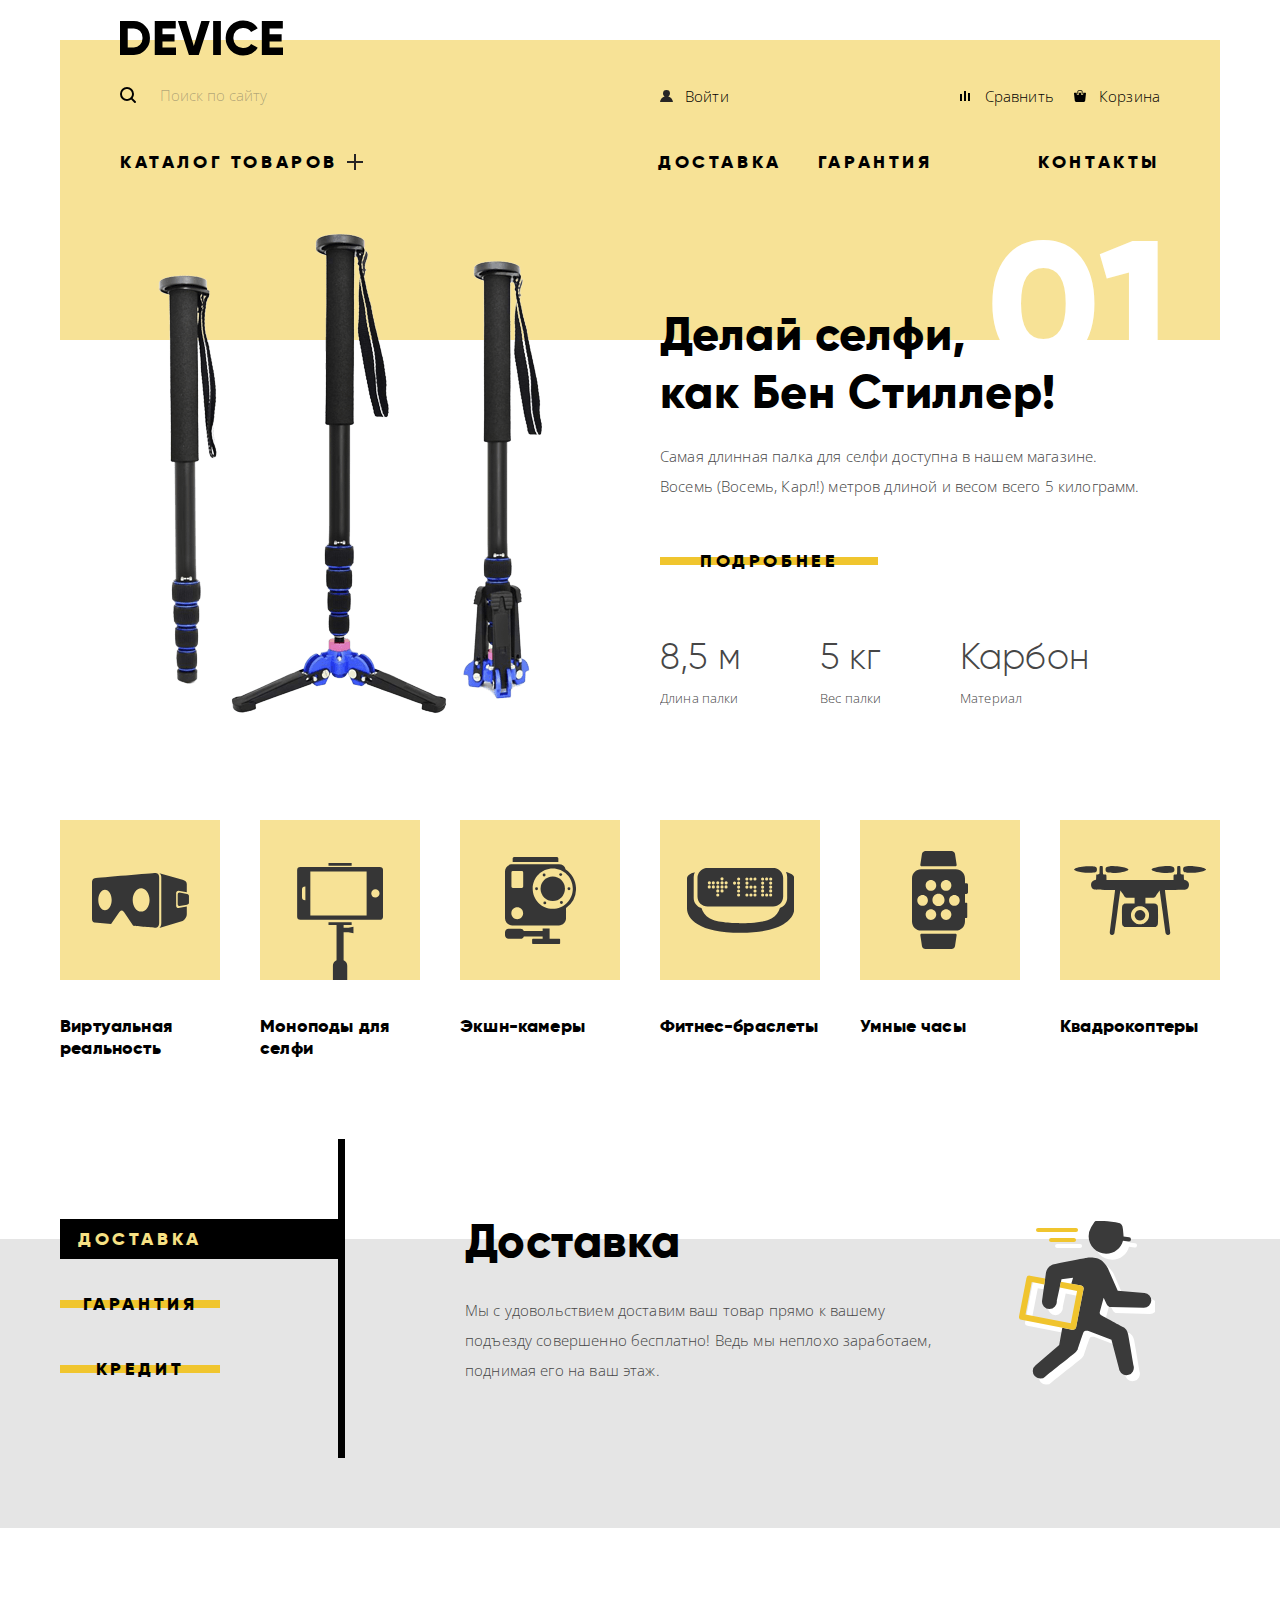
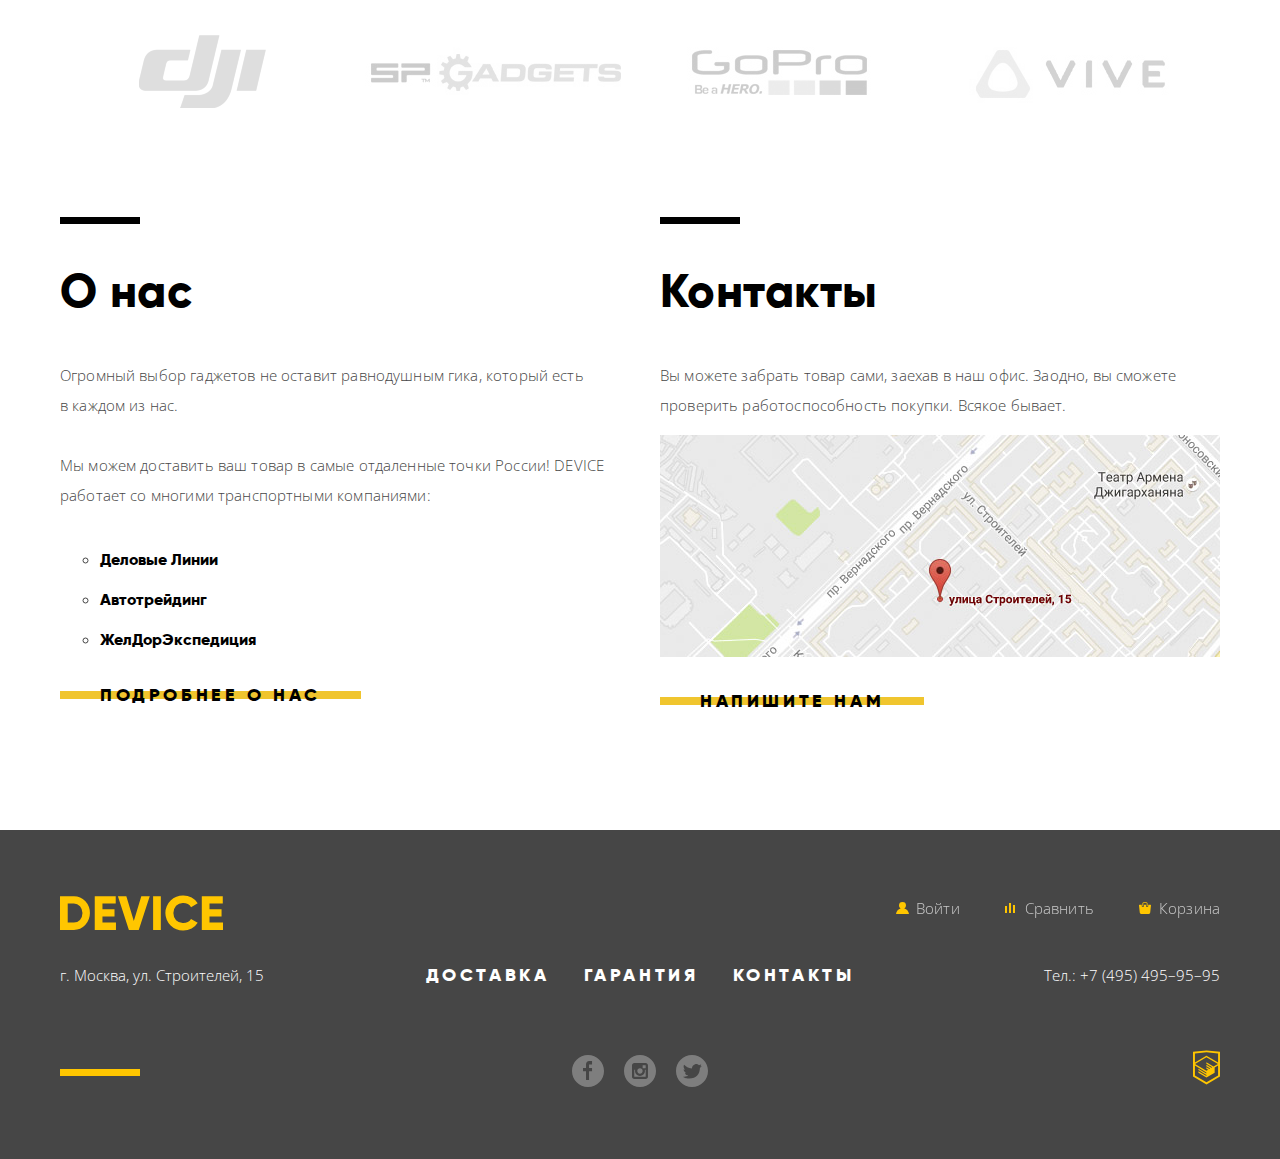
==== commit 71f71e2e: "Декоративные элементы личного проекта" ====
--- a/index.html
+++ b/index.html
@@ -65,7 +65,6 @@
 
   <main>
     <div class="container">
-
       <section class="slider">
         <h2 class="visually-hidden">Слайдер предложений</h2>
 
@@ -89,8 +88,10 @@
               </a>
             </p>
             <p class="slider-item-text">Самая длинная палка для селфи доступна в&nbsp;нашем магазине.<br>Восемь (Восемь, Карл!) метров длиной и&nbsp;весом всего 5&nbsp;килограмм.</p>
-            <p><a class="button" href="catalog-item.html"><span>Подробнее</span></a></p>
-            <table>
+            <p class="slider-item-button">
+              <a class="button" href="catalog-item.html"><span>Подробнее</span></a>
+            </p>
+            <table class="slider-item-table">
               <tr>
                 <td>Длина палки</td>
                 <td>8,5&nbsp;м</td>
@@ -107,7 +108,7 @@
           </div>
         </article>
 
-        <article class="slider-item">
+        <article class="slider-item" style="display:none;">
           <h2 class="visually-hidden">Мотивирующий фитнес-браслет</h2>
           <span class="slider-item-number">02</span>
           <div class="slider-item-wrapper">
@@ -118,8 +119,10 @@
               </a>
             </p>
             <p class="slider-item-text">Мотивирующие фитнес-браслеты помогут найти в&nbsp;себе силы не&nbsp;пропускать занятия и&nbsp;соблюдать диету.</p>
-            <p><a class="button" href="catalog-item.html"><span>Подробнее</span></a></p>
-            <table>
+            <p class="slider-item-button">
+              <a class="button" href="catalog-item.html"><span>Подробнее</span></a>
+            </p>
+            <table class="slider-item-table">
               <tr>
                 <td>Без подзарядки</td>
                 <td>48&nbsp;часов</td>
@@ -128,7 +131,7 @@
           </div>
         </article>
 
-        <article class="slider-item">
+        <article class="slider-item" style="display:none;">
           <h2 class="visually-hidden">Квадрокоптер с&nbsp;лазером</h2>
           <span class="slider-item-number">03</span>
           <div class="slider-item-wrapper">
@@ -139,8 +142,10 @@
               </a>
             </p>
             <p class="slider-item-text">Этот обычный, на&nbsp;первый взгляд, квадрокоптер оснащен мощным лазером, замаскированным под стандартную камеру.</p>
-            <p><a class="button" href="catalog-item.html"><span>Подробнее</span></a></p>
-            <table>
+            <p class="slider-item-button">
+              <a class="button" href="catalog-item.html"><span>Подробнее</span></a>
+            </p>
+            <table class="slider-item-table">
               <tr>
                 <td>Дальность полета</td>
                 <td>800&nbsp;м</td>
@@ -153,8 +158,10 @@
           </div>
         </article>
       </section>
-
-      <section class="category-products">
+    </div>
+
+    <section class="category-products">
+      <div class="container">
         <h2 class="visually-hidden">Категории товаров</h2>
 
         <ul class="category-products-list">
@@ -195,8 +202,8 @@
             </a>
           </li>
         </ul>
-      </section>
-    </div>
+      </div>
+    </section>
 
     <section class="services">
       <h2 class="visually-hidden">Наши услуги</h2>
@@ -215,12 +222,12 @@
               <div class="services-list-image image-delivery"></div>
               <p>Мы&nbsp;с&nbsp;удовольствием доставим ваш товар прямо к&nbsp;вашему подъезду совершенно бесплатно! Ведь мы&nbsp;неплохо заработаем, поднимая его на&nbsp;ваш этаж.</p>
             </li>
-            <li id="services-list-guarantee">
+            <li id="services-list-guarantee" style="display:none;">
               <h3>Гарантия</h3>
               <div class="services-list-image image-guarantee"></div>
               <p>Если из-за возгорания купленного у&nbsp;нас товара у&nbsp;вас сгорит дом&nbsp;&mdash; не&nbsp;переживайте, мы&nbsp;выдадим вам новый. Товар, не&nbsp;дом, конечно&nbsp;же.</p>
             </li>
-            <li id="services-list-credit">
+            <li id="services-list-credit" style="display:none;">
               <h3>Кредит</h3>
               <div class="services-list-image image-credit"></div>
               <p>Залезть в&nbsp;долговую яму стало проще! Кредитные консультанты подберут для вас наиболее выгодные условия кредита. Выгодные для нашего банка, разумеется.</p>
@@ -230,8 +237,8 @@
       </div>
     </section>
 
-    <div class="container">
-      <section class="brands">
+    <section class="brands">
+      <div class="container">
         <h2 class="visually-hidden">Бренды в нашем магазине</h2>
 
         <svg class="visually-hidden" xmlns="http://www.w3.org/2000/svg">
@@ -277,8 +284,10 @@
             </a>
           </li>
         </ul>
-      </section>
-
+      </div>
+    </section>
+
+    <div class="container">
       <div class="main-bottom-wrapper">
         <section class="main-about-us">
           <h2>О&nbsp;нас</h2>
@@ -290,7 +299,7 @@
             <li><strong>Автотрейдинг</strong></li>
             <li><strong>ЖелДорЭкспедиция</strong></li>
           </ul>
-          <p><a class="button" href="about-us.html">Подробнее о&nbsp;нас</a></p>
+          <p><a class="button" href="about-us.html"><span>Подробнее о&nbsp;нас</span></a></p>
         </section>
 
         <section class="main-contacts">
@@ -300,7 +309,7 @@
           <p class="main-contacts-map">
             <iframe src="img/map-main.jpg" width="560" height="222"></iframe>
           </p>
-          <p><a class="button" href="send-message.html">Напишите нам</a></p>
+          <p><a class="button" href="send-message.html"><span>Напишите нам</span></a></p>
         </section>
       </div>
     </div>
@@ -319,7 +328,7 @@
           <label>Текст письма:<br><textarea rows="6" placeholder="В свободной форме" name="message-modal-text" maxlength="25000" required></textarea></label>
         </p>
         <p class="message-modal-btn">
-          <button class="button" type="submit">Отправить</button>
+          <button class="button" type="submit"><span>Отправить</span></button>
         </p>
       </form>
 
@@ -342,16 +351,16 @@
 
         <ul class="footer-user-navigation">
           <li class="login-link">
-            <a href="login.html">Войти</a>
+            <a href="login.html"><span>Войти</span></a>
           </li>
           <li class="logout-link hidden" hidden>
-            <a href="logout.html">Выйти</a>
+            <a href="logout.html"><span>Выйти</span></a>
           </li>
           <li class="compare-link">
-            <a href="compare.html">Сравнить</a>
+            <a href="compare.html"><span>Сравнить</span></a>
           </li>
           <li class="card-link">
-            <a href="card.html">Корзина</a>
+            <a href="card.html"><span>Корзина</span></a>
           </li>
         </ul>
       </div>
--- a/css/style.css
+++ b/css/style.css
@@ -69,7 +69,6 @@
 
 /* Modules --------------------------------------------- */
 .main-header {
-  flex-shrink: 0;
   display: flex;
   flex-direction: column;
 
@@ -92,7 +91,7 @@
 
   order: 2;
 
-  margin-bottom: 30px;
+  margin-bottom: 20px;
 }
 
 .main-header-row-bottom {
@@ -104,6 +103,7 @@
   flex-shrink: 0;
 
   padding: 65px 0;
+  padding-top: 60px;
 }
 
 
@@ -113,19 +113,23 @@
 }
 
 .inner-page {
-  padding-top: 40px;
+  padding-top: 30px;
 }
 
 .page-title {
   margin-top: 0;
-  margin-bottom: 20px;
+  margin-bottom: 15px;
   margin-left: 60px;
 }
 
 
 .header-logo {
   margin-top: -20px;
-  margin-bottom: 20px;
+  margin-bottom: 15px;
+}
+
+.header-logo img {
+  display: block;
 }
 
 
@@ -141,22 +145,35 @@
 }
 
 .main-navigation > ul > li:first-child {
-  width: 540px;
+  width: 520px;
+}
+
+.main-navigation > ul > li:last-child {
+  margin-left: auto;
+}
+
+.main-navigation > ul > li:last-child a {
+  padding-right: 0;
 }
 
 .main-navigation .catalog-link {
   display: inline-block;
-  padding: 10px 40px 10px 0;
+  padding: 10px 150px 10px 0;
+
+  background-image: url('../img/plus.svg');
+  background-position: center right 125px;
+  background-repeat: no-repeat;
+  background-size: 16px;
 }
 
 .catalog-link:hover + .main-navigation-catalog,
 .catalog-link:focus + .main-navigation-catalog {
-  display: block;
+  display: flex;
 }
 
 .main-navigation a {
   display: inline-block;
-  padding: 10px 20px;
+  padding: 10px 18px;
   font: 700 18px 'Gilroy', 'Arial', sans-serif;
   letter-spacing: 0.2em;
   text-transform: uppercase;
@@ -177,22 +194,36 @@
 }
 
 .main-navigation-catalog {
+  flex-direction: column;
+  flex-wrap: wrap;
+  align-content: flex-start;
+
   position: absolute;
   left: 0;
   z-index: 1;
   display: none;
+  width: 100%;
+  height: 160px;
   padding: 15px 60px;
   background-color: #f7e296;
 }
 
 .main-navigation-catalog:hover {
-  display: block;
+  display: flex;
+}
+
+.main-navigation-catalog li {
+  margin-right: 45px;
+}
+
+.main-navigation-catalog li:nth-child(5) {
+  margin-bottom: 30px;
 }
 
 .main-navigation-catalog a {
   display: block;
-  padding-top: 10px;
-  padding-bottom: 10px;
+  padding-top: 0;
+  padding-bottom: 0;
   padding-left: 0;
   font: 300 15px/36px 'Open Sans', 'Arial', sans-serif;
   letter-spacing: 0.01em;
@@ -216,7 +247,7 @@
 
   flex-shrink: 0;
 
-  width: 500px;
+  width: 510px;
   margin: 0;
   padding: 0;
   list-style: none;
@@ -233,7 +264,7 @@
 
 .user-navigation a {
   display: inline-block;
-  padding: 0 20px 0 30px;
+  padding: 0 10px 0 35px;
   line-height: 36px;
   color: #000000;
 }
@@ -255,13 +286,54 @@
   padding-right: 0;
 }
 
+.login-link a,
+.compare-link a,
+.card-link a,
+.profile-link a {
+  background-position: center left 10px;
+  background-repeat: no-repeat;
+}
+
+.login-link a,
+.profile-link a {
+  background-image: url('../img/user.svg');
+  background-size: 13px 12px;
+}
+
+.compare-link a {
+  background-image: url('../img/compare.svg');
+  background-size: 10px 10px;
+}
+
+.card-link a {
+  background-image: url('../img/cart.svg');
+  background-size: 12px 12px;
+}
+
+.logout-link a {
+  padding-left: 10px;
+  opacity: 0.3;
+}
+
+
+.header-search {
+  display: flex;
+
+  width: 440px;
+}
 
 .header-search input[type=text] {
+  flex-grow: 1;
+
   padding: 5px 40px;
   font: inherit;
   line-height: 36px;
   color: #000000;
   background-color: transparent;
+  background-image: url('../img/search.svg');
+  background-position: center left;
+  background-repeat: no-repeat;
+  background-size: 16px;
   border-bottom: 2px solid transparent;
 }
 
@@ -270,17 +342,20 @@
 }
 
 .header-search input[type=text]:focus {
+  background-color: transparent;
   box-shadow: none;
   border-color: #000000;
 }
 
 .header-search input[type=text] + .btn-search {
   display: inline-block;
-  /*visibility: hidden;*/
-}
-
-.header-search input[type=text]:focus + .btn-search {
-  /*visibility: visible;*/
+  visibility: hidden;
+}
+
+.header-search input[type=text]:focus + .btn-search,
+.header-search input[type=text] + .btn-search:hover,
+.header-search input[type=text] + .btn-search:focus {
+  visibility: visible;
 }
 
 .header-search input::-webkit-input-placeholder {
@@ -358,9 +433,9 @@
 
 
 .slider {
-  margin-top: -32px;
+  margin-top: -35px;
+  margin-bottom: 40px;
   padding-right: 60px;
-  padding-left: 60px;
 }
 
 .slider-item {
@@ -373,57 +448,79 @@
   flex-wrap: wrap-reverse;
 
   position: relative;
-  height: 500px;
+  height: 475px;
 }
 
 .slider-item-title {
   max-width: 500px;
-}
-
-.slider-item-wrapper > p {
+  margin-bottom: 20px;
+}
+
+.slider-item-wrapper > p:not(.slider-item-image) {
   flex-shrink: 0;
 
-  max-width: 500px;
-}
-
-.slider-item-wrapper > table {
+  width: 500px;
+  margin-left: 20px;
+}
+
+.slider-item-table {
   display: block;
   width: 500px;
-}
-
-.slider-item-wrapper > table tbody {
+  max-height: 90px;
+  overflow: hidden;
+}
+
+.slider-item-table tbody {
   display: flex;
   align-items: flex-start;
 }
 
-.slider-item-wrapper > table tbody tr {
+.slider-item-table tr {
   display: flex;
   flex-direction: column-reverse;
 }
 
-.slider-item-wrapper > table tbody tr td {
+.slider-item-table td {
   padding: 0;
 }
 
-.slider-item-wrapper > table tbody tr:not(:last-child) {
+.slider-item-table tr:not(:last-child) {
   flex-shrink: 0;
 
-  width: 100px;
-  margin-right: 60px;
-}
-
-.slider-item-wrapper > table tbody tr:last-child {
+  margin-right: 20px;
+}
+
+.slider-item-table tr:first-child {
+  flex: 0 0 140px;
+}
+
+.slider-item-table tr:nth-child(2) {
+  flex: 0 0 120px;
+}
+
+.slider-item-table tr:last-child {
   flex-grow: 1;
 }
 
 .slider-item-image {
-  align-self: stretch;
   order: 1;
 
-  margin: 0;
-}
-
-.slider-item-wrapper > table tbody tr td:last-child {
+  max-width: 580px;
+  width: 100%;
+  margin: -75px 0 0;
+  text-align: center;
+}
+
+.slider-item-text {
+  margin-top: 0;
+  margin-bottom: 40px;
+}
+
+.slider-item-button {
+  margin: 0 0 55px;
+}
+
+.slider-item-table td:last-child {
   margin-bottom: 10px;
 }
 
@@ -448,7 +545,7 @@
 
 
 .category-products {
-  margin-bottom: 80px;
+  margin-bottom: 180px;
 }
 
 .category-products-list {
@@ -478,7 +575,7 @@
   position: relative;
   width: 160px;
   height: 160px;
-  margin-bottom: 30px;
+  margin-bottom: 35px;
   background-color: #f7e296;
 }
 
@@ -499,6 +596,7 @@
 
 .image-monopode::before {
   background-image: url('../img/popular-2.svg');
+  background-position: bottom;
 }
 
 .image-action-camera::before {
@@ -533,8 +631,8 @@
 
 
 .services {
-  margin-bottom: 100px;
-  padding: 70px 0;
+  margin-bottom: 95px;
+  padding: 10px 0 70px;
   background-color: #e5e5e5;
 }
 
@@ -542,19 +640,19 @@
   display: flex;
   align-items: center;
 
-  margin-top: -150px;
+  margin-top: -110px;
 }
 
 .services-list-anchor {
-  flex: 0 0 277px;
+  flex: 0 0 285px;
 
   display: flex;
   flex-direction: column;
-  justify-content: center;
+  justify-content: flex-start;
 
   height: 319px;
   margin: 0;
-  padding: 0;
+  padding: 80px 0 0;
   list-style: none;
   border-right: 7px solid #000000;
 }
@@ -562,16 +660,21 @@
 .services-list-anchor a {
   position: relative;
   display: inline-block;
-  padding: 5px 24px;
+  width: 100%;
+  padding-top: 9px;
+  padding-bottom: 9px;
   font: 700 18px 'Gilroy', 'Arial', sans-serif;
   letter-spacing: 0.2em;
   text-transform: uppercase;
-  text-align: center;
+  text-align: left;
   color: #000000;
 }
 
 .services-list-anchor a span {
   position: relative;
+  display: inline-block;
+  width: 160px;
+  text-align: center;
 }
 
 .services-list-anchor a::before {
@@ -579,8 +682,8 @@
   position: absolute;
   top: 50%;
   left: 0;
-  right: 0;
   display: block;
+  width: 160px;
   height: 8px;
   background-color: #f0c52e;
   transform: translateY(-50%);
@@ -596,20 +699,52 @@
   height: 100%;
 }
 
-.services-list-anchor a:active {
+.services-list-anchor a:active,
+.services-list-anchor .services-list-anchor-current a {
   color: #f7e184;
 }
 
-.services-list-anchor a:active::before {
+.services-list-anchor a:active::before,
+.services-list-anchor .services-list-anchor-current a::before {
+  width: 100%;
+  height: 100%;
   background-color: #000000;
 }
 
 .services-list {
+  flex-grow: 1;
+
+  margin: 0;
+  padding-left: 120px;
   list-style: none;
+}
+
+.services-list li {
+  position: relative;
+}
+
+.services-list-anchor li:not(:last-child) {
+  margin-bottom: 25px;
+}
+
+.services-list h3 {
+  width: 480px;
+  margin-top: 0;
+  margin-bottom: 25px;
+}
+
+.services-list p {
+  width: 480px;
   margin: 0;
 }
 
 .services-list-image {
+  position: absolute;
+  right: 65px;
+  bottom: 0;
+
+  width: 300px;
+  height: 100%;
   background-position: center;
   background-repeat: no-repeat;
 }
@@ -634,7 +769,7 @@
 
 
 .brands {
-  margin-bottom: 100px;
+  margin-bottom: 85px;
 }
 
 .brands-list {
@@ -642,6 +777,7 @@
   justify-content: space-around;
 
   margin: 0;
+  padding: 0;
   list-style: none;
 }
 
@@ -686,14 +822,15 @@
 
 .main-bottom-wrapper {
   display: flex;
+  margin-bottom: 85px;
 }
 
 .main-about-us h2,
 .main-contacts h2 {
   position: relative;
   margin-top: 0;
-  margin-bottom: 45px;
-  padding-top: 40px;
+  margin-bottom: 40px;
+  padding-top: 45px;
 }
 
 .main-about-us h2:before,
@@ -719,6 +856,11 @@
   margin-right: 40px;
 }
 
+.main-about-us p {
+  margin-top: 0;
+  margin-bottom: 30px;
+}
+
 .main-contacts {
   flex: 0 0 560px;
 }
@@ -736,9 +878,9 @@
 .main-footer-top {
   display: flex;
   justify-content: space-between;
-  align-items: flex-end;
-
-  margin-bottom: 30px;
+  align-items: flex-start;
+
+  margin-bottom: 20px;
 }
 
 .main-footer-middle {
@@ -746,7 +888,7 @@
   justify-content: space-between;
   align-items: flex-start;
 
-  margin-bottom: 30px;
+  margin-bottom: 60px;
 }
 
 .main-footer-bottom {
@@ -771,7 +913,7 @@
 
 
 .footer-logo {
-  margin: 0;
+  margin: 5px 0 0;
 }
 
 .footer-logo a:hover,
@@ -798,22 +940,79 @@
 
 .footer-user-navigation a {
   display: inline-block;
-  padding: 0 20px 0 30px;
+  padding: 0 20px 0 45px;
   line-height: 36px;
+}
+
+.footer-user-navigation a span {
   opacity: 0.7;
 }
 
-.footer-user-navigation a:hover,
+.footer-user-navigation a:hover span,
+.footer-user-navigation a:focus span {
+  opacity: 1;
+}
+
 .footer-user-navigation a:focus {
-  opacity: 1;
-}
-
-.footer-user-navigation a:focus {
-  outline: none;
-}
-
-.footer-user-navigation a:active {
-  opacity: 0.3;
+  outline: none;
+}
+
+.footer-user-navigation a:active span{
+  opacity: 0.3;
+}
+
+.footer-user-navigation li {
+  position: relative;
+}
+
+.footer-user-navigation li a::after {
+  content: '';
+  position: absolute;
+  top: 50%;
+  left: 25px;
+  transform: translateY(-50%);
+  display: block;
+  background-position: center;
+  background-repeat: no-repeat;
+}
+
+.footer-user-navigation li a:hover::after,
+.footer-user-navigation li a:focus::after {
+  opacity: 0.6;
+}
+
+.footer-user-navigation li a:active::after {
+  opacity: 0.3;
+}
+
+.footer-user-navigation li a {
+  background: none;
+}
+
+.footer-user-navigation .login-link a::after,
+.footer-user-navigation .logout-link a::after {
+  width: 13px;
+  height: 12px;
+  background-image: url('../img/user-yellow.svg');
+  background-size: 13px 12px;
+}
+
+.footer-user-navigation .compare-link a::after {
+  width: 10px;
+  height: 10px;
+  background-image: url('../img/compare-yellow.svg');
+  background-size: 10px 10px;
+}
+
+.footer-user-navigation .card-link a::after {
+  width: 12px;
+  height: 12px;
+  background-image: url('../img/cart-yellow.svg');
+  background-size: 12px 12px;
+}
+
+.footer-user-navigation > li:last-child a {
+  padding-right: 0;
 }
 
 
@@ -832,6 +1031,7 @@
 }
 
 .footer-main-navigation a {
+  padding: 10px 15px;
   font: 700 18px 'Gilroy', 'Arial', sans-serif;
   letter-spacing: 0.2em;
   text-transform: uppercase;
@@ -965,7 +1165,7 @@
 
 
 .breadcrumbs {
-  margin: 0 0 45px 60px;
+  margin: 0 0 40px 60px;
   padding: 0;
   list-style: none;
   font-weight: 300;
@@ -981,9 +1181,25 @@
   opacity: 0.3;
 }
 
+.breadcrumbs li::after {
+  content: '';
+  display: inline-block;
+  width: 4px;
+  height: 7px;
+  padding: 0 8px;
+  vertical-align: middle;
+  background: url('../img/nav-arrow.svg') center no-repeat;
+  background-size: 4px 7px;
+}
+
 .breadcrumbs a {
+  padding: 8px;
   color: #000000;
   opacity: 0.3;
+}
+
+.breadcrumbs li:first-child a {
+  padding-left: 0;
 }
 
 .breadcrumbs a:hover,
@@ -1051,8 +1267,7 @@
 }
 
 
-.filters h3,
-.sorting h3 {
+.filters h3 {
   display: table-cell;
   height: 70px;
   vertical-align: middle;
@@ -1069,14 +1284,6 @@
   width: 350px;
   padding: 70px 70px 0 80px;
 }
-
-
-
-
-
-
-
-
 
 .filters fieldset {
   margin: 0 0 40px;
@@ -1104,25 +1311,163 @@
   opacity: 0.2;
 }
 
-.filters-color {
-  margin: 0;
+.filters-color ul {
+  margin: 0;
+  padding: 0;
   list-style: none;
 }
 
-.filters-bluetooth {
-  margin: 0;
+.filters-bluetooth ul {
+  margin: 0;
+  padding: 0;
   list-style: none;
 }
 
 
+.range-filters {
+  position: relative;
+  width: 100%;
+  height: 50px;
+  padding-top: 20px;
+}
+
+.scale {
+  position: relative;
+  width: 100%;
+  height: 2px;
+  background-color: #dbdbdb;
+}
+
+.scale .bar {
+  position: absolute;
+  height: 2px;
+  background-color: #91c92f;
+}
+
+.toogle {
+  position: absolute;
+  top: 10px;
+  width: 20px;
+  height: 23px;
+  background: url('../img/filter-button.svg') center no-repeat;
+  transform: translateX(-50%);
+}
+
+.filters-price {
+  position: relative;
+}
+
+#filters-prices-from:not(:disabled) ~ .range-filters .toggle-min,
+#filters-prices-to:not(:disabled) ~ .range-filters .toggle-max {
+  cursor: pointer;
+}
+
+.range-filters-label {
+  position: absolute;
+  top: 80px;
+  transform: translateX(-50%);
+}
+
+
+.filters .filters-color {
+  margin-bottom: 30px;
+}
+
+.filters-color legend {
+  margin-bottom: 20px;
+}
+
+.filters-color input + label,
+.filters-bluetooth input + label {
+  display: inline-block;
+}
+
+.filters-color input:not(:disabled) + label,
+.filters-bluetooth input:not(:disabled) + label {
+  cursor: pointer;
+}
+
+.filters-color input + label::before {
+  content: '';
+  display: inline-block;
+  width: 27px;
+  height: 23px;
+  margin-right: 15px;
+  vertical-align: text-bottom;
+  background: url('../img/checkbox-off.svg') center left no-repeat;
+}
+
+.filters-color input + label:hover::before,
+.filters-color input:focus + label::before {
+  opacity: 0.6;
+}
+
+.filters-color input:active + label::before {
+  background-image: url('../img/checkbox-on.svg');
+}
+
+.filters-color input:checked + label::before {
+  background-image: url('../img/checkbox-on.svg');
+}
+
+.filters-color input:checked + label:active::before {
+  background-image: url('../img/checkbox-off.svg');
+}
+
+
+.filters .filters-bluetooth {
+  margin-bottom: 30px;
+}
+
+.filters-bluetooth legend {
+  margin-bottom: 20px;
+}
+
+.filters-bluetooth input + label::before {
+  content: '';
+  display: inline-block;
+  width: 25px;
+  height: 25px;
+  margin-right: 15px;
+  vertical-align: text-bottom;
+  background: url('../img/radio-off.svg') center left no-repeat;
+}
+
+.filters-bluetooth input:active + label::before {
+  background-image: url('../img/radio-on.svg');
+}
+
+.filters-bluetooth input:checked + label::before {
+  background-image: url('../img/radio-on.svg');
+}
+
+.filters-bluetooth input + label:hover::before,
+.filters-bluetooth input:focus + label::before {
+  opacity: 0.6;
+}
+
+.filters-bluetooth input:checked + label:active::before {
+  background-image: url('../img/radio-off.svg');
+}
+
+
+.sorting {
+  display: flex;
+  align-items: center;
+
+  height: 70px;
+}
+
+.sorting h3 {
+  margin: 0;
+}
+
 .sorting-list {
-  position: relative;
-  display: table-cell;
-  margin: 0;
+  margin: 0 0 0 45px;
+  padding: 0;
   list-style: none;
   font-size: 14px;
   line-height: 18px;
-  vertical-align: middle;
 }
 
 .sorting-list li {
@@ -1130,6 +1475,7 @@
 }
 
 .sorting-list a {
+  padding: 8px 13px;
   color: #000000;
   opacity: 0.3;
 }
@@ -1153,9 +1499,38 @@
   opacity: 1;
 }
 
+
 .sorting-direction {
-  margin: 0;
+  margin: 0 0 0 auto;
+  padding: 0;
   list-style: none;
+}
+
+
+.direction-dir {
+  display: inline-block;
+}
+
+.direction-dir a {
+  display: block;
+  width: 18px;
+  height: 26px;
+  padding-top: 8px;
+  padding-bottom: 8px;
+  padding-left: 7px;
+  background-position: center;
+  background-repeat: no-repeat;
+}
+
+.direction-dir-up a {
+  width: 25px;
+  padding-right: 7px;
+  background-image: url('../img/icon-up-dir.svg');
+}
+
+.direction-dir-down a {
+  background-image: url('../img/icon-down-dir.svg');
+  background-position: center right;
 }
 
 .sorting-direction a {
@@ -1171,6 +1546,14 @@
   outline: none;
 }
 
+.sorting-direction a:active {
+  opacity: 1;
+}
+
+.direction-current a {
+  opacity: 1;
+}
+
 
 .catalog-inner {
   padding-top: 70px;
@@ -1190,23 +1573,46 @@
 .catalog-inner-list li {
   flex: 0 0 360px;
 
+  display: flex;
+  justify-content: space-between;
+  align-items: flex-start;
+  flex-wrap: wrap;
+  align-content: flex-start;
+
   position: relative;
   margin-bottom: 40px;
 }
 
-.catalog-inner-list a {
-  display: flex;
-  flex-direction: column;
-}
-
-.catalog-inner-list h4 {
+.catalog-inner-header {
   order: 2;
 
+  max-width: 260px;
   margin: 0;
   line-height: normal;
 }
 
+.catalog-inner-header:hover,
+.catalog-inner-header:focus {
+  opacity: 0.6;
+}
+
+.catalog-inner-header:focus {
+  outline: none;
+}
+
+.catalog-inner-header:active {
+  opacity: 0.3;
+}
+
+.catalog-inner-header h4 {
+  margin: 0;
+}
+
 .catalog-inner-price {
+  order: 3;
+
+  max-width: 100px;
+  margin: 0;
   font-size: 16px;
   line-height: normal;
 }
@@ -1214,8 +1620,33 @@
 .catalog-inner-image {
   position: relative;
   margin-top: 0;
-  margin-bottom: 35px;
-}
+  margin-bottom: 30px;
+}
+
+.catalog-inner-image p {
+  margin: 0;
+  background-color: #eeeeee;
+}
+
+.catalog-inner-image img {
+  display: block;
+}
+
+.catalog-inner-image-wrapper:hover img,
+.catalog-inner-image-wrapper:focus img {
+  opacity: 0.7;
+}
+
+.catalog-inner-image-wrapper:hover .catalog-inner-wrapper-button,
+.catalog-inner-image-wrapper:focus .catalog-inner-wrapper-button {
+  visibility: visible;
+}
+
+.catalog-inner-image-wrapper:focus {
+  outline: none;
+}
+
+
 
 .catalog-item-label {
   position: absolute;
@@ -1237,6 +1668,17 @@
   border-radius: 50%;
 }
 
+.catalog-inner-wrapper-button {
+  position: absolute;
+  top: 170px;
+  text-align: center;
+  visibility: hidden;
+}
+
+.catalog-inner-wrapper-button:hover {
+  visibility: visible;
+}
+
 .btn-compare {
   font: inherit;
   font-size: 13px;
@@ -1306,7 +1748,7 @@
 }
 
 .inner-pagination-list a {
-  padding: 25px 15px;
+  padding: 25px 12px;
 }
 
 .catalog-inner-pagination a.pagination-forwback-link {
@@ -1472,6 +1914,11 @@
 }
 
 
+.modal {
+  display: none;
+}
+
+
 html {
   margin: 0;
   padding: 0;
@@ -1518,3 +1965,7 @@
   clip: rect(0 0 0 0);
   overflow: hidden;
 }
+
+.hidden {
+  display: none;
+}
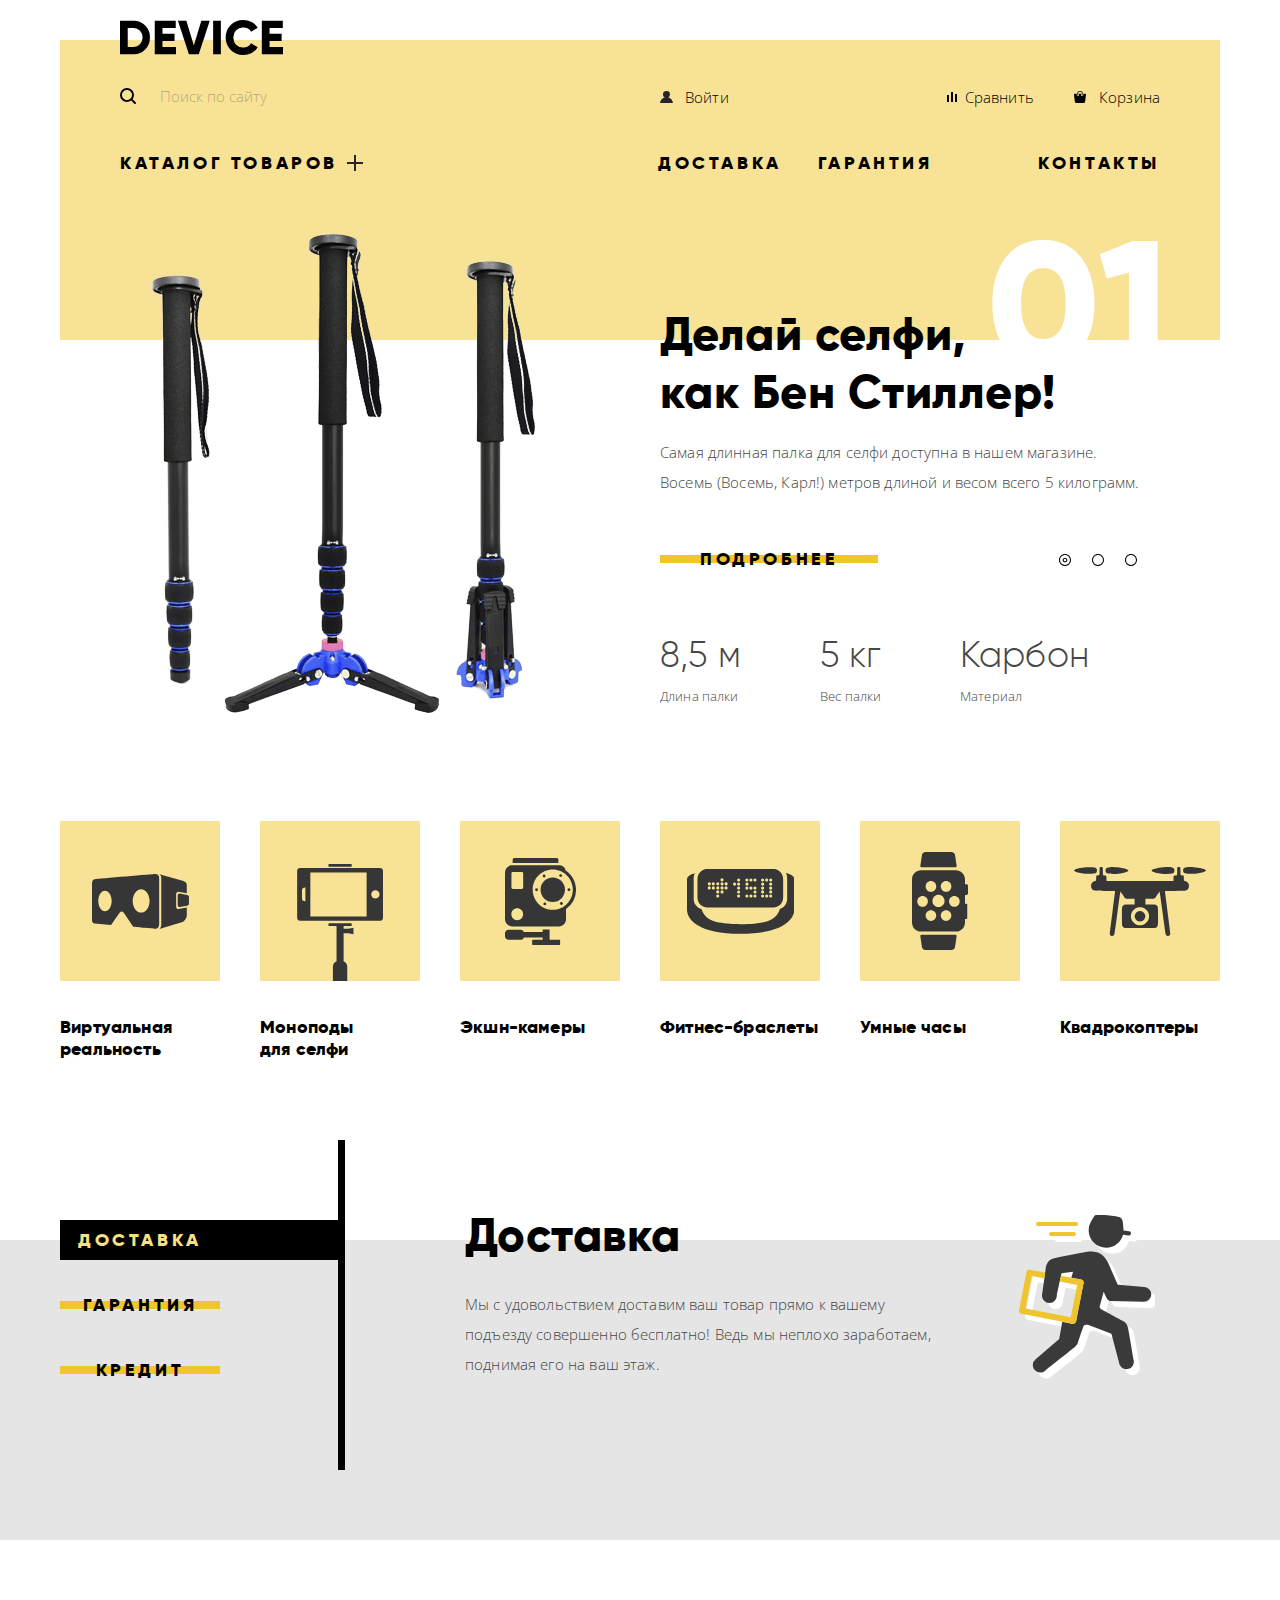
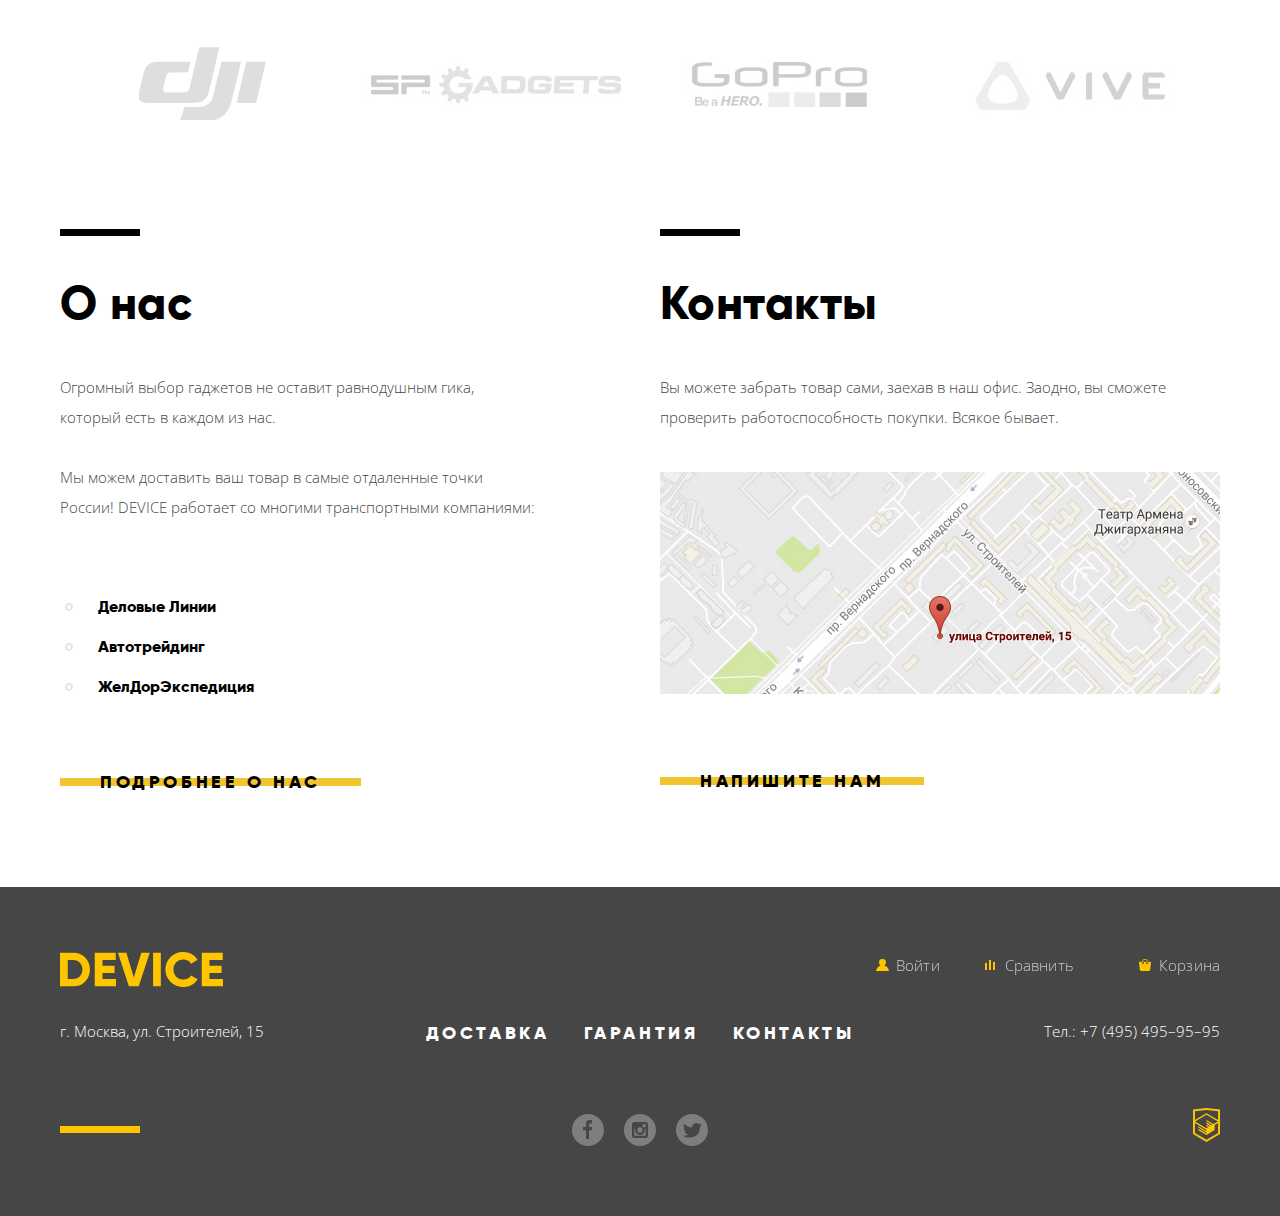
==== commit 537210eb: "Завершаем вёрстку личного проекта" ====
--- a/index.html
+++ b/index.html
@@ -21,12 +21,24 @@
             <li>
               <a class="catalog-link" href="catalog.html">Каталог товаров</a>
               <ul class="main-navigation-catalog">
-                <li><a href="inner.html">Виртуальная реальность</a></li>
-                <li><a href="inner.html">Моноподы для селфи</a></li>
-                <li><a href="inner.html">Экшн-камеры</a></li>
-                <li><a href="inner.html">Фитнесc-браслеты</a></li>
-                <li><a href="inner.html">Умные часы</a></li>
-                <li><a href="inner.html">Квадрокоптеры</a></li>
+                <li>
+                  <a href="inner.html">Виртуальная реальность</a>
+                  <a href="inner.html">Моноподы для селфи</a>
+                  <a href="inner.html">Экшн-камеры</a>
+                </li>
+
+                <li>
+                  <a href="inner.html">Фитнесc-браслеты</a>
+                  <a href="inner.html">Умные часы</a>
+                </li>
+
+                <li>
+                  <a href="inner.html">Квадрокоптеры</a>
+                </li>
+
+                <li></li>
+
+                <li></li>
               </ul>
             </li>
             <li><a href="delivery.html">Доставка</a></li>
@@ -68,9 +80,10 @@
       <section class="slider">
         <h2 class="visually-hidden">Слайдер предложений</h2>
 
-        <input class="visually-hidden" type="radio" name="slider-control" value="slider-01" id="slider-control-01">
-        <input class="visually-hidden" type="radio" name="slider-control" value="slider-02" id="slider-control-02">
-        <input class="visually-hidden" type="radio" name="slider-control" value="slider-03" id="slider-control-03">
+        <input class="slider-control-item visually-hidden" type="radio" name="slider-control" value="slider-01" id="slider-control-01" checked>
+        <input class="slider-control-item visually-hidden" type="radio" name="slider-control" value="slider-02" id="slider-control-02">
+        <input class="slider-control-item visually-hidden" type="radio" name="slider-control" value="slider-03" id="slider-control-03">
+
         <div class="slider-control">
           <label for="slider-control-01"><span class="visually-hidden">Слайд №1</span></label>
           <label for="slider-control-02"><span class="visually-hidden">Слайд №2</span></label>
@@ -173,7 +186,7 @@
           </li>
           <li>
             <a href="inner.html" title="Перейти в каталог моноподов для селфи">
-              <h3>Моноподы для селфи</h3>
+              <h3>Моноподы<br>для селфи</h3>
               <div class="products-list-image image-monopode"></div>
             </a>
           </li>
@@ -225,7 +238,7 @@
             <li id="services-list-guarantee" style="display:none;">
               <h3>Гарантия</h3>
               <div class="services-list-image image-guarantee"></div>
-              <p>Если из-за возгорания купленного у&nbsp;нас товара у&nbsp;вас сгорит дом&nbsp;&mdash; не&nbsp;переживайте, мы&nbsp;выдадим вам новый. Товар, не&nbsp;дом, конечно&nbsp;же.</p>
+              <p>Если из-за возгорания купленного у&nbsp;нас товара у&nbsp;вас сгорит дом&nbsp;&mdash; не&nbsp;переживайте, мы&nbsp;выдадим вам новый.<br>Товар, не&nbsp;дом, конечно&nbsp;же.</p>
             </li>
             <li id="services-list-credit" style="display:none;">
               <h3>Кредит</h3>
@@ -290,20 +303,22 @@
     <div class="container">
       <div class="main-bottom-wrapper">
         <section class="main-about-us">
-          <h2>О&nbsp;нас</h2>
-
-          <p>Огромный выбор гаджетов не&nbsp;оставит равнодушным гика, который есть в&nbsp;каждом из&nbsp;нас.</p>
-          <p>Мы&nbsp;можем доставить ваш товар в&nbsp;самые отдаленные точки России! DEVICE работает со&nbsp;многими транспортными компаниями:</p>
-          <ul>
-            <li><strong>Деловые Линии</strong></li>
-            <li><strong>Автотрейдинг</strong></li>
-            <li><strong>ЖелДорЭкспедиция</strong></li>
-          </ul>
+          <h2 class="section-title">О&nbsp;нас</h2>
+
+          <p>Огромный выбор гаджетов не&nbsp;оставит равнодушным гика,<br>который есть в&nbsp;каждом из&nbsp;нас.</p>
+          <div class="about-us-column">
+            <p>Мы&nbsp;можем доставить ваш товар в&nbsp;самые отдаленные точки<br>России! DEVICE работает со&nbsp;многими транспортными компаниями:</p>
+            <ul class="custon-list-1">
+              <li><strong>Деловые Линии</strong></li>
+              <li><strong>Автотрейдинг</strong></li>
+              <li><strong>ЖелДорЭкспедиция</strong></li>
+            </ul>
+          </div>
           <p><a class="button" href="about-us.html"><span>Подробнее о&nbsp;нас</span></a></p>
         </section>
 
         <section class="main-contacts">
-          <h2>Контакты</h2>
+          <h2 class="section-title">Контакты</h2>
 
           <p>Вы&nbsp;можете забрать товар сами, заехав в&nbsp;наш офис. Заодно, вы&nbsp;сможете проверить работоспособность покупки. Всякое бывает.</p>
           <p class="main-contacts-map">
@@ -314,16 +329,18 @@
       </div>
     </div>
 
-    <section class="modal message-modal">
+    <section class="modal message-modal" style="display: none;">
       <h2 class="visually-hidden">Напишите нам</h2>
 
       <form action="https://echo.htmlacademy.ru/?" method="post">
-        <p class="message-modal-name">
-          <label>Ваше имя:<br><input type="text" placeholder="Представьтесь, пожалуйста" name="message-modal-name" maxlength="255" required></label>
-        </p>
-        <p class="message-modal-email">
-          <label>Ваш e-mail:<br><input type="email" placeholder="Для отправки ответа" name="message-modal-email" maxlength="255" required></label>
-        </p>
+        <div class="modal-contacts-wrapper">
+          <p class="message-modal-name">
+            <label>Ваше имя:<br><input type="text" placeholder="Представьтесь, пожалуйста" name="message-modal-name" maxlength="255" required></label>
+          </p>
+          <p class="message-modal-email">
+            <label>Ваш e-mail:<br><input type="email" placeholder="Для отправки ответа" name="message-modal-email" maxlength="255" required></label>
+          </p>
+        </div>
         <p class="message-modal-text">
           <label>Текст письма:<br><textarea rows="6" placeholder="В свободной форме" name="message-modal-text" maxlength="25000" required></textarea></label>
         </p>
@@ -335,7 +352,7 @@
       <button class="modal-close" type="button"><span class="visually-hidden">Закрыть окно</span></button>
     </section>
 
-    <section class="modal map-modal">
+    <section class="modal map-modal" style="display: none;">
       <h2 class="visually-hidden">Мы&nbsp;на&nbsp;карте</h2>
 
       <iframe src="img/map-modal.jpg" width="960" height="559"></iframe>
--- a/css/style.css
+++ b/css/style.css
@@ -28,11 +28,6 @@
 
 a {
   text-decoration: none;
-}
-
-
-ul {
-  list-style-type: circle;
 }
 
 
@@ -110,6 +105,8 @@
 main {
   flex-grow: 1;
   flex-shrink: 0;
+
+  min-width: 1200px;
 }
 
 .inner-page {
@@ -125,7 +122,7 @@
 
 .header-logo {
   margin-top: -20px;
-  margin-bottom: 15px;
+  margin-bottom: 17px;
 }
 
 .header-logo img {
@@ -174,6 +171,8 @@
 .main-navigation a {
   display: inline-block;
   padding: 10px 18px;
+  vertical-align: middle;
+
   font: 700 18px 'Gilroy', 'Arial', sans-serif;
   letter-spacing: 0.2em;
   text-transform: uppercase;
@@ -194,17 +193,17 @@
 }
 
 .main-navigation-catalog {
-  flex-direction: column;
-  flex-wrap: wrap;
-  align-content: flex-start;
+  align-content: space-between;
 
   position: absolute;
   left: 0;
-  z-index: 1;
+  z-index: 2;
+
   display: none;
   width: 100%;
-  height: 160px;
+  min-height: 160px;
   padding: 15px 60px;
+
   background-color: #f7e296;
 }
 
@@ -213,18 +212,16 @@
 }
 
 .main-navigation-catalog li {
-  margin-right: 45px;
-}
-
-.main-navigation-catalog li:nth-child(5) {
-  margin-bottom: 30px;
+  flex: 0 0 200px;
+}
+
+.main-navigation-catalog li:not(:last-child) {
+  margin-right: 40px;
 }
 
 .main-navigation-catalog a {
   display: block;
-  padding-top: 0;
-  padding-bottom: 0;
-  padding-left: 0;
+  padding: 0;
   font: 300 15px/36px 'Open Sans', 'Arial', sans-serif;
   letter-spacing: 0.01em;
   text-transform: none;
@@ -253,11 +250,6 @@
   list-style: none;
 }
 
-.user-navigation li[hidden],
-.user-navigation li.hidden {
-  display: none;
-}
-
 .compare-link {
   margin-left: auto;
 }
@@ -265,6 +257,8 @@
 .user-navigation a {
   display: inline-block;
   padding: 0 10px 0 35px;
+  vertical-align: middle;
+
   line-height: 36px;
   color: #000000;
 }
@@ -303,6 +297,11 @@
 .compare-link a {
   background-image: url('../img/compare.svg');
   background-size: 10px 10px;
+  background-position: center left 17px;
+}
+
+.card-link {
+  margin-left: 20px;
 }
 
 .card-link a {
@@ -349,6 +348,8 @@
 
 .header-search input[type=text] + .btn-search {
   display: inline-block;
+  vertical-align: middle;
+
   visibility: hidden;
 }
 
@@ -433,8 +434,10 @@
 
 
 .slider {
+  position: relative;
   margin-top: -35px;
-  margin-bottom: 40px;
+  margin-bottom: 80px;
+  padding-bottom: 35px;
   padding-right: 60px;
 }
 
@@ -445,22 +448,17 @@
 .slider-item-wrapper {
   display: flex;
   flex-direction: column;
-  flex-wrap: wrap-reverse;
-
+
+  width: 500px;
+  min-height: 400px;
+  margin-left: auto;
+}
+
+.slider-item-title {
   position: relative;
-  height: 475px;
-}
-
-.slider-item-title {
+
   max-width: 500px;
-  margin-bottom: 20px;
-}
-
-.slider-item-wrapper > p:not(.slider-item-image) {
-  flex-shrink: 0;
-
-  width: 500px;
-  margin-left: 20px;
+  margin-bottom: 16px;
 }
 
 .slider-item-table {
@@ -503,21 +501,30 @@
 }
 
 .slider-item-image {
-  order: 1;
-
-  max-width: 580px;
+  position: absolute;
+  top: -75px;
+  left: 0;
+
+  max-width: 565px;
   width: 100%;
-  margin: -75px 0 0;
+  margin: 0;
+
   text-align: center;
+}
+
+.slider-item-image img {
+  max-height: 495px;
+  object-fit: contain;
+  object-position: center;
 }
 
 .slider-item-text {
   margin-top: 0;
-  margin-bottom: 40px;
+  margin-bottom: 42px;
 }
 
 .slider-item-button {
-  margin: 0 0 55px;
+  margin: auto 0 55px;
 }
 
 .slider-item-table td:last-child {
@@ -562,7 +569,7 @@
   flex: 0 0 160px;
 }
 
-.category-products-list li a {
+.category-products-list a {
   display: flex;
   flex-direction: column-reverse;
 }
@@ -638,7 +645,6 @@
 
 .services-wrapper {
   display: flex;
-  align-items: center;
 
   margin-top: -110px;
 }
@@ -650,19 +656,21 @@
   flex-direction: column;
   justify-content: flex-start;
 
-  height: 319px;
-  margin: 0;
-  padding: 80px 0 0;
+  margin: 0;
+  padding: 80px 0;
   list-style: none;
   border-right: 7px solid #000000;
 }
 
 .services-list-anchor a {
   position: relative;
+
   display: inline-block;
   width: 100%;
   padding-top: 9px;
   padding-bottom: 9px;
+  vertical-align: middle;
+
   font: 700 18px 'Gilroy', 'Arial', sans-serif;
   letter-spacing: 0.2em;
   text-transform: uppercase;
@@ -670,21 +678,26 @@
   color: #000000;
 }
 
-.services-list-anchor a span {
+.services-list-anchor span {
   position: relative;
-  display: inline-block;
+
+  display: block;
   width: 160px;
+
   text-align: center;
 }
 
 .services-list-anchor a::before {
   content: '';
+
   position: absolute;
   top: 50%;
   left: 0;
+
   display: block;
   width: 160px;
   height: 8px;
+
   background-color: #f0c52e;
   transform: translateY(-50%);
   transition: height 0.2s ease-in-out;
@@ -700,12 +713,12 @@
 }
 
 .services-list-anchor a:active,
-.services-list-anchor .services-list-anchor-current a {
+.services-list-anchor-current a {
   color: #f7e184;
 }
 
 .services-list-anchor a:active::before,
-.services-list-anchor .services-list-anchor-current a::before {
+.services-list-anchor-current a::before {
   width: 100%;
   height: 100%;
   background-color: #000000;
@@ -721,6 +734,8 @@
 
 .services-list li {
   position: relative;
+
+  margin-top: 66px;
 }
 
 .services-list-anchor li:not(:last-child) {
@@ -810,8 +825,8 @@
   opacity: 1;
 }
 
-.brands-list a:hover svg image,
-.brands-list a:focus svg image {
+.brands-list a:hover image,
+.brands-list a:focus image {
   opacity: 0;
 }
 
@@ -825,25 +840,6 @@
   margin-bottom: 85px;
 }
 
-.main-about-us h2,
-.main-contacts h2 {
-  position: relative;
-  margin-top: 0;
-  margin-bottom: 40px;
-  padding-top: 45px;
-}
-
-.main-about-us h2:before,
-.main-contacts h2:before {
-  content: '';
-  position: absolute;
-  top: 0;
-  left: 0;
-  display: block;
-  width: 80px;
-  height: 7px;
-  background-color: #000000;
-}
 
 .main-about-us strong {
   font: 700 16px/40px 'Gilroy', 'Arial', sans-serif;
@@ -857,8 +853,17 @@
 }
 
 .main-about-us p {
-  margin-top: 0;
-  margin-bottom: 30px;
+  margin: 30px 0;
+  letter-spacing: 0;
+}
+
+.about-us-column {
+  display: flex;
+  flex-direction: column;
+  justify-content: space-between;
+
+  margin-bottom: 55px;
+  min-height: 245px;
 }
 
 .main-contacts {
@@ -869,8 +874,28 @@
   border: 0;
 }
 
+.main-contacts p {
+  margin: 40px 0;
+  letter-spacing: 0;
+}
+
+.main-contacts *:first-child,
+.main-about-us *:first-child{
+  margin-top: 0;
+}
+
+.main-contacts *:last-child,
+.main-about-us *:last-child {
+  margin-bottom: 0;
+}
+
+.main-contacts .main-contacts-map {
+  margin-bottom: 58px;
+}
+
 
 .main-footer {
+  min-width: 1200px;
   color: #ffffff;
   background-color: #464646;
 }
@@ -941,10 +966,12 @@
 .footer-user-navigation a {
   display: inline-block;
   padding: 0 20px 0 45px;
+  vertical-align: middle;
+
   line-height: 36px;
 }
 
-.footer-user-navigation a span {
+.footer-user-navigation span {
   opacity: 0.7;
 }
 
@@ -965,7 +992,7 @@
   position: relative;
 }
 
-.footer-user-navigation li a::after {
+.footer-user-navigation a::after {
   content: '';
   position: absolute;
   top: 50%;
@@ -976,17 +1003,18 @@
   background-repeat: no-repeat;
 }
 
-.footer-user-navigation li a:hover::after,
-.footer-user-navigation li a:focus::after {
+.footer-user-navigation a:hover::after,
+.footer-user-navigation a:focus::after {
   opacity: 0.6;
 }
 
-.footer-user-navigation li a:active::after {
+.footer-user-navigation a:active::after {
   opacity: 0.3;
 }
 
-.footer-user-navigation li a {
+.footer-user-navigation a {
   background: none;
+  opacity: 1;
 }
 
 .footer-user-navigation .login-link a::after,
@@ -1028,6 +1056,7 @@
 
 .footer-main-navigation li {
   display: inline-block;
+  vertical-align: middle;
 }
 
 .footer-main-navigation a {
@@ -1064,6 +1093,8 @@
 
 .footer-social-list li {
   display: inline-block;
+  vertical-align: middle;
+
   line-height: 1;
 }
 
@@ -1072,9 +1103,10 @@
 }
 
 .footer-social-list a {
-  display: inline-block;
+  display: block;
   width: 32px;
   height: 32px;
+
   background: center no-repeat;
   opacity: 0.3;
 }
@@ -1092,15 +1124,15 @@
   opacity: 0.1;
 }
 
-.footer-social-list .facebook-link a {
+.facebook-link a {
   background-image: url('../img/fb.svg');
 }
 
-.footer-social-list .instagram-link a {
+.instagram-link a {
   background-image: url('../img/instagram.svg');
 }
 
-.footer-social-list .twitter-link a {
+.twitter-link a {
   background-image: url('../img/twitter.svg');
 }
 
@@ -1175,26 +1207,31 @@
 
 .breadcrumbs li {
   display: inline-block;
+  vertical-align: middle;
 }
 
 .breadcrumbs li:last-child {
   opacity: 0.3;
 }
 
-.breadcrumbs li::after {
+.breadcrumbs li:not(:last-child)::after {
   content: '';
+
   display: inline-block;
   width: 4px;
   height: 7px;
   padding: 0 8px;
   vertical-align: middle;
+
   background: url('../img/nav-arrow.svg') center no-repeat;
   background-size: 4px 7px;
 }
 
 .breadcrumbs a {
   padding: 8px;
+
   color: #000000;
+
   opacity: 0.3;
 }
 
@@ -1269,7 +1306,7 @@
 
 .filters h3 {
   display: table-cell;
-  height: 70px;
+  padding: 25px 0;
   vertical-align: middle;
 }
 
@@ -1305,7 +1342,7 @@
   line-height: 40px;
 }
 
-.filters .filters-price label {
+.filters-price label {
   line-height: 22px;
   letter-spacing: 0;
   opacity: 0.2;
@@ -1346,11 +1383,16 @@
 
 .toogle {
   position: absolute;
-  top: 10px;
+  top: 11px;
   width: 20px;
-  height: 23px;
+  height: 22px;
   background: url('../img/filter-button.svg') center no-repeat;
+  background-size: cover;
   transform: translateX(-50%);
+}
+
+.toogle:active {
+  transform: translateX(-50%) scale(1.1);
 }
 
 .filters-price {
@@ -1377,9 +1419,10 @@
   margin-bottom: 20px;
 }
 
-.filters-color input + label,
-.filters-bluetooth input + label {
+.filters-color label,
+.filters-bluetooth label {
   display: inline-block;
+  vertical-align: middle;
 }
 
 .filters-color input:not(:disabled) + label,
@@ -1387,13 +1430,15 @@
   cursor: pointer;
 }
 
-.filters-color input + label::before {
+.filters-color input[type=checkbox] + label::before {
   content: '';
+
   display: inline-block;
   width: 27px;
   height: 23px;
   margin-right: 15px;
   vertical-align: text-bottom;
+
   background: url('../img/checkbox-off.svg') center left no-repeat;
 }
 
@@ -1402,15 +1447,15 @@
   opacity: 0.6;
 }
 
-.filters-color input:active + label::before {
+.filters-color input[type=checkbox]:active + label::before {
   background-image: url('../img/checkbox-on.svg');
 }
 
-.filters-color input:checked + label::before {
+.filters-color input[type=checkbox]:checked + label::before {
   background-image: url('../img/checkbox-on.svg');
 }
 
-.filters-color input:checked + label:active::before {
+.filters-color input[type=checkbox]:checked + label:active::before {
   background-image: url('../img/checkbox-off.svg');
 }
 
@@ -1423,21 +1468,23 @@
   margin-bottom: 20px;
 }
 
-.filters-bluetooth input + label::before {
+.filters-bluetooth input[type=radio] + label::before {
   content: '';
+
   display: inline-block;
   width: 25px;
   height: 25px;
   margin-right: 15px;
   vertical-align: text-bottom;
+
   background: url('../img/radio-off.svg') center left no-repeat;
 }
 
-.filters-bluetooth input:active + label::before {
+.filters-bluetooth input[type=radio]:active + label::before {
   background-image: url('../img/radio-on.svg');
 }
 
-.filters-bluetooth input:checked + label::before {
+.filters-bluetooth input[type=radio]:checked + label::before {
   background-image: url('../img/radio-on.svg');
 }
 
@@ -1446,7 +1493,7 @@
   opacity: 0.6;
 }
 
-.filters-bluetooth input:checked + label:active::before {
+.filters-bluetooth input[type=radio]:checked + label:active::before {
   background-image: url('../img/radio-off.svg');
 }
 
@@ -1455,7 +1502,9 @@
   display: flex;
   align-items: center;
 
-  height: 70px;
+  position: relative;
+
+  padding: 20px 0;
 }
 
 .sorting h3 {
@@ -1472,6 +1521,7 @@
 
 .sorting-list li {
   display: inline-block;
+  vertical-align: middle;
 }
 
 .sorting-list a {
@@ -1480,8 +1530,8 @@
   opacity: 0.3;
 }
 
-.sorting-list .sorting-list-current a,
-.sorting-direction .sorting-direction-current a{
+.sorting-list-current a,
+.sorting-direction-current a{
   opacity: 1;
 }
 
@@ -1509,6 +1559,7 @@
 
 .direction-dir {
   display: inline-block;
+  vertical-align: middle;
 }
 
 .direction-dir a {
@@ -1537,7 +1588,7 @@
   opacity: 0.2;
 }
 
-.sorting-direction a:hover,
+.sorting-direction a[href]:hover,
 .sorting-direction a:focus {
   opacity: 0.4;
 }
@@ -1546,7 +1597,7 @@
   outline: none;
 }
 
-.sorting-direction a:active {
+.sorting-direction a[href]:active {
   opacity: 1;
 }
 
@@ -1619,6 +1670,9 @@
 
 .catalog-inner-image {
   position: relative;
+
+  width: 360px;
+  height: 380px;
   margin-top: 0;
   margin-bottom: 30px;
 }
@@ -1646,7 +1700,15 @@
   outline: none;
 }
 
-
+.catalog-inner-header:hover + .catalog-inner-image-wrapper img,
+.catalog-inner-header:focus + .catalog-inner-image-wrapper img {
+  opacity: 0.7;
+}
+
+.catalog-inner-header:hover + .catalog-inner-image-wrapper > .catalog-inner-wrapper-button,
+.catalog-inner-header:focus + .catalog-inner-image-wrapper > .catalog-inner-wrapper-button {
+  visibility: visible;
+}
 
 .catalog-item-label {
   position: absolute;
@@ -1657,10 +1719,10 @@
   justify-content: center;
   width: 60px;
   height: 60px;
+  font-weight: 700;
   font-size: 14px;
+  font-family: 'Gilroy', 'Arial', sans-serif;
   line-height: normal;
-  vertical-align: middle;
-  text-align: center;
   text-transform: uppercase;
   letter-spacing: 0.05em;
   color: rgba(0, 0, 0, 0.2);
@@ -1712,15 +1774,17 @@
 }
 
 .catalog-inner-pagination a {
-  display: inline-block;
+  display: block;
+
   font: 700 16px 'Gilroy', 'Arial', sans-serif;
   text-transform: uppercase;
   letter-spacing: 0.2em;
   color: #000000;
+
   opacity: 0.3;
 }
 
-.catalog-inner-pagination .inner-pagination-list-current a {
+.inner-pagination-list-current a {
   opacity: 1;
 }
 
@@ -1733,7 +1797,7 @@
   outline: none;
 }
 
-.catalog-inner-pagination a:active {
+.catalog-inner-pagination li:not(.inner-pagination-list-current) a:active {
   opacity: 1;
 }
 
@@ -1745,6 +1809,7 @@
 
 .inner-pagination-list li {
   display: inline-block;
+  vertical-align: middle;
 }
 
 .inner-pagination-list a {
@@ -1766,11 +1831,51 @@
 }
 
 
+.message-modal {
+  width: 960px;
+  padding: 80px 100px;
+  box-shadow: 0 10px 20px 0 rgba(0, 0, 0, 0.2),
+              0 20px 40px 0 rgba(0, 0, 0, 0.75);
+}
+
+.modal-contacts-wrapper {
+  display: flex;
+  justify-content: space-between;
+}
+
+.modal-contacts-wrapper input {
+  width: 100%;
+}
+
+.message-modal-text textarea {
+  width: 100%;
+  height: 50%;
+  resize: vertical;
+}
+
+.message-modal-name {
+  flex: 0 0 360px;
+}
+
+.message-modal-email {
+  flex: 0 0 360px;
+}
+
+
+.map-modal {
+  height: 559px;
+  box-shadow: 0 10px 20px 0 rgba(0, 0, 0, 0.2);
+}
+
+
 /* Elements -------------------------------------------- */
 .button {
   position: relative;
+
   display: inline-block;
   padding: 5px 40px;
+  vertical-align: middle;
+
   font: inherit;
   font-weight: 700;
   font-size: 18px;
@@ -1779,8 +1884,10 @@
   text-transform: uppercase;
   text-align: center;
   color: #000000;
+
   background-color: transparent;
   border: 0;
+
   cursor: pointer;
 }
 
@@ -1829,12 +1936,30 @@
 }
 
 
+.modal {
+  position: fixed;
+  top: 50%;
+  left: 50%;
+  z-index: 2;
+  margin: 0 auto;
+  /*display: none;*/
+  transform: translate(-50%, -50%);
+  background-color: #ffffff;
+}
+
+.modal .modal-close {
+  position: absolute;
+  top: 20px;
+  right: 20px;
+}
+
 .modal-close {
   width: 55px;
   height: 55px;
   background: url('../img/modal-close.svg') center no-repeat;
   border: 0;
   opacity: 0.5;
+  cursor: pointer;
 }
 
 .modal-close:hover,
@@ -1848,6 +1973,36 @@
 
 .modal-close:active {
   opacity: 0.3;
+}
+
+
+.slider-control {
+  position: absolute;
+  right: 83px;
+  bottom: 168px;
+  z-index: 1;
+}
+
+.slider-control label {
+  display: inline-block;
+  width: 12px;
+  height: 12px;
+  vertical-align: middle;
+
+  background: url('../img/slider-button-empty.svg') center no-repeat;
+  background-size: cover;
+
+  cursor: pointer;
+}
+
+.slider-control label:not(:last-child) {
+  margin-right: 17px;
+}
+
+#slider-control-01:checked ~ .slider-control label[for=slider-control-01],
+#slider-control-02:checked ~ .slider-control label[for=slider-control-02],
+#slider-control-03:checked ~ .slider-control label[for=slider-control-03] {
+  background-image: url('../img/slider-button.svg');
 }
 
 
@@ -1914,11 +2069,6 @@
 }
 
 
-.modal {
-  display: none;
-}
-
-
 html {
   margin: 0;
   padding: 0;
@@ -1939,6 +2089,52 @@
 
 img {
   max-width: 100%;
+  height: auto;
+}
+
+
+.section-title {
+  position: relative;
+  margin-top: 0;
+  margin-bottom: 40px;
+  padding-top: 45px;
+}
+
+.section-title::before {
+  content: '';
+  position: absolute;
+  top: 0;
+  left: 0;
+  display: block;
+  width: 80px;
+  height: 7px;
+  background-color: #000000;
+}
+
+.custon-list-1 {
+  margin: 0;
+  padding: 0;
+  list-style: none;
+}
+
+.custon-list-1 > li {
+  position: relative;
+  padding-left: 38px;
+}
+
+.custon-list-1 > li::before {
+  content: '';
+  position: absolute;
+  top: 50%;
+  left: 0;
+  transform: translateY(-50%);
+
+  display: block;
+  width: 18px;
+  height: 18px;
+
+  background: url('../img/list-style-circle.svg') center no-repeat;
+  background-size: 18px;
 }
 
 
@@ -1966,6 +2162,7 @@
   overflow: hidden;
 }
 
-.hidden {
+.hidden,
+*[hidden] {
   display: none;
 }
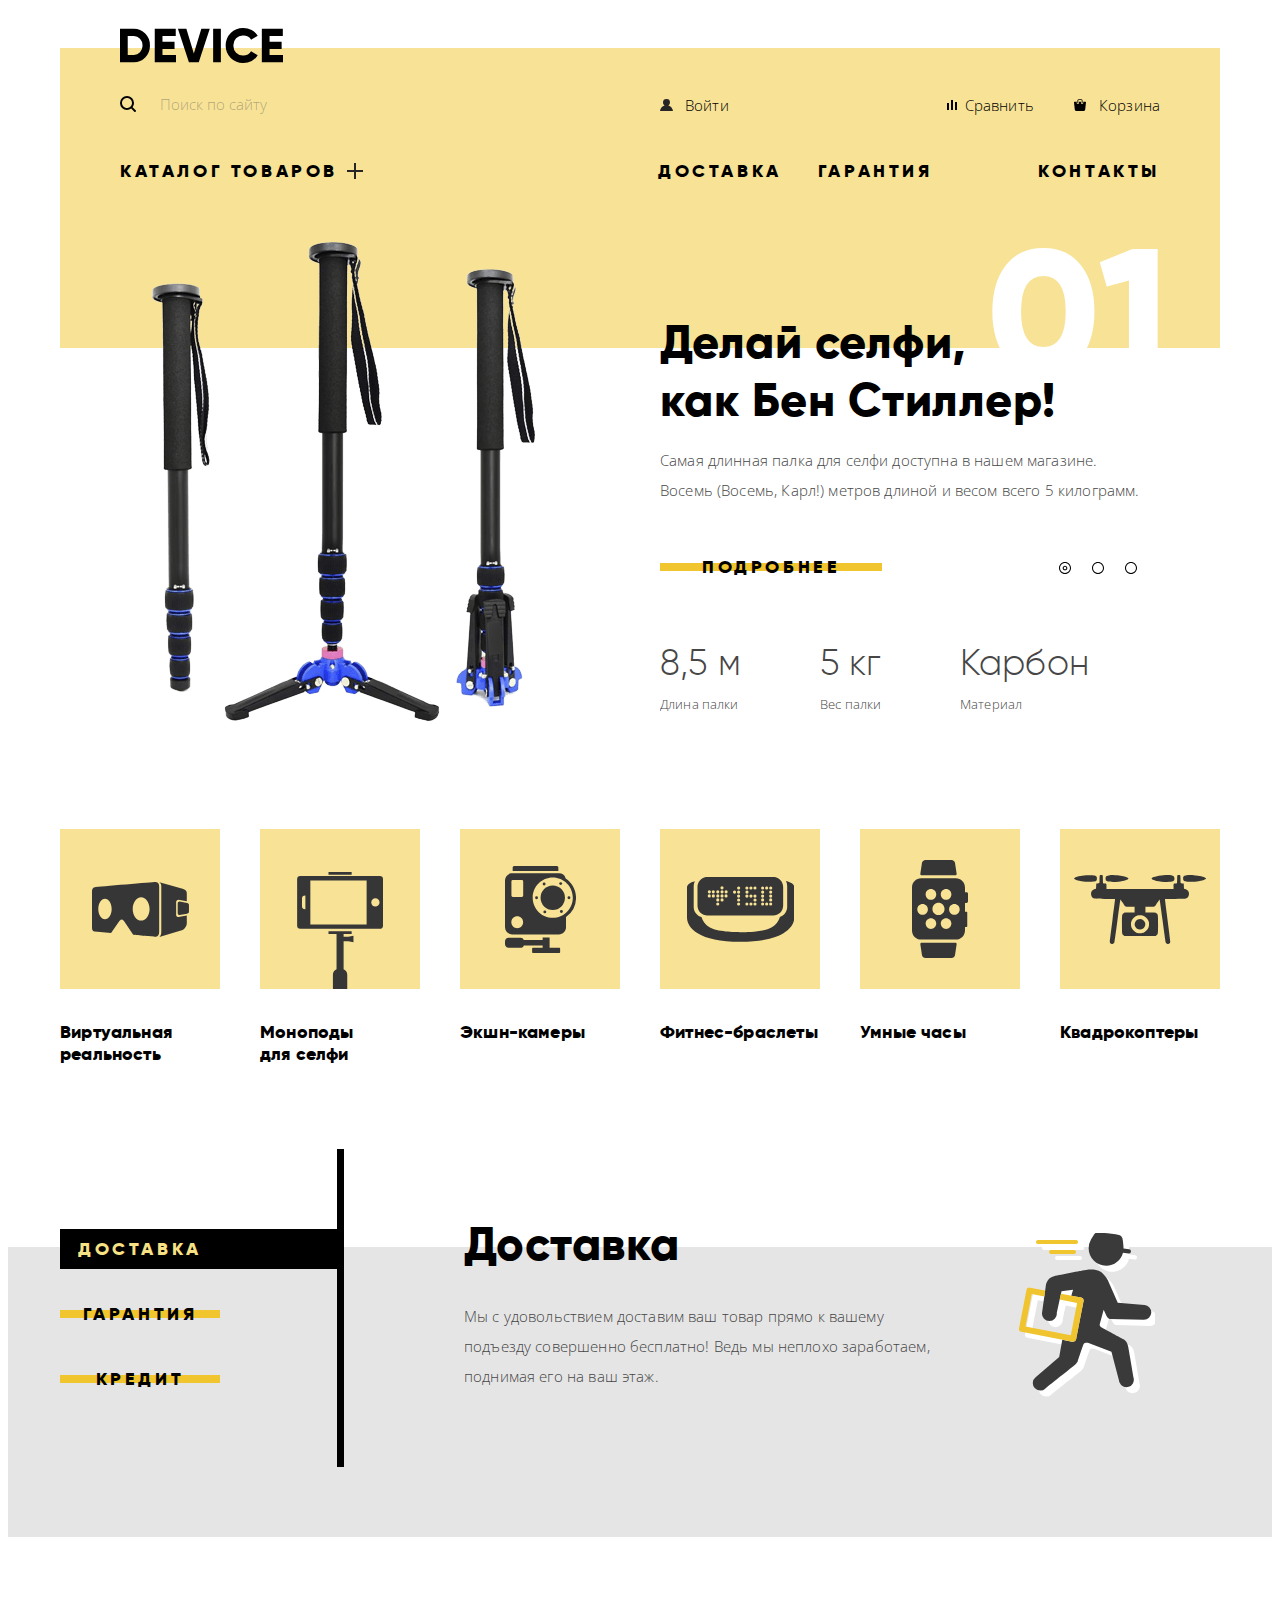
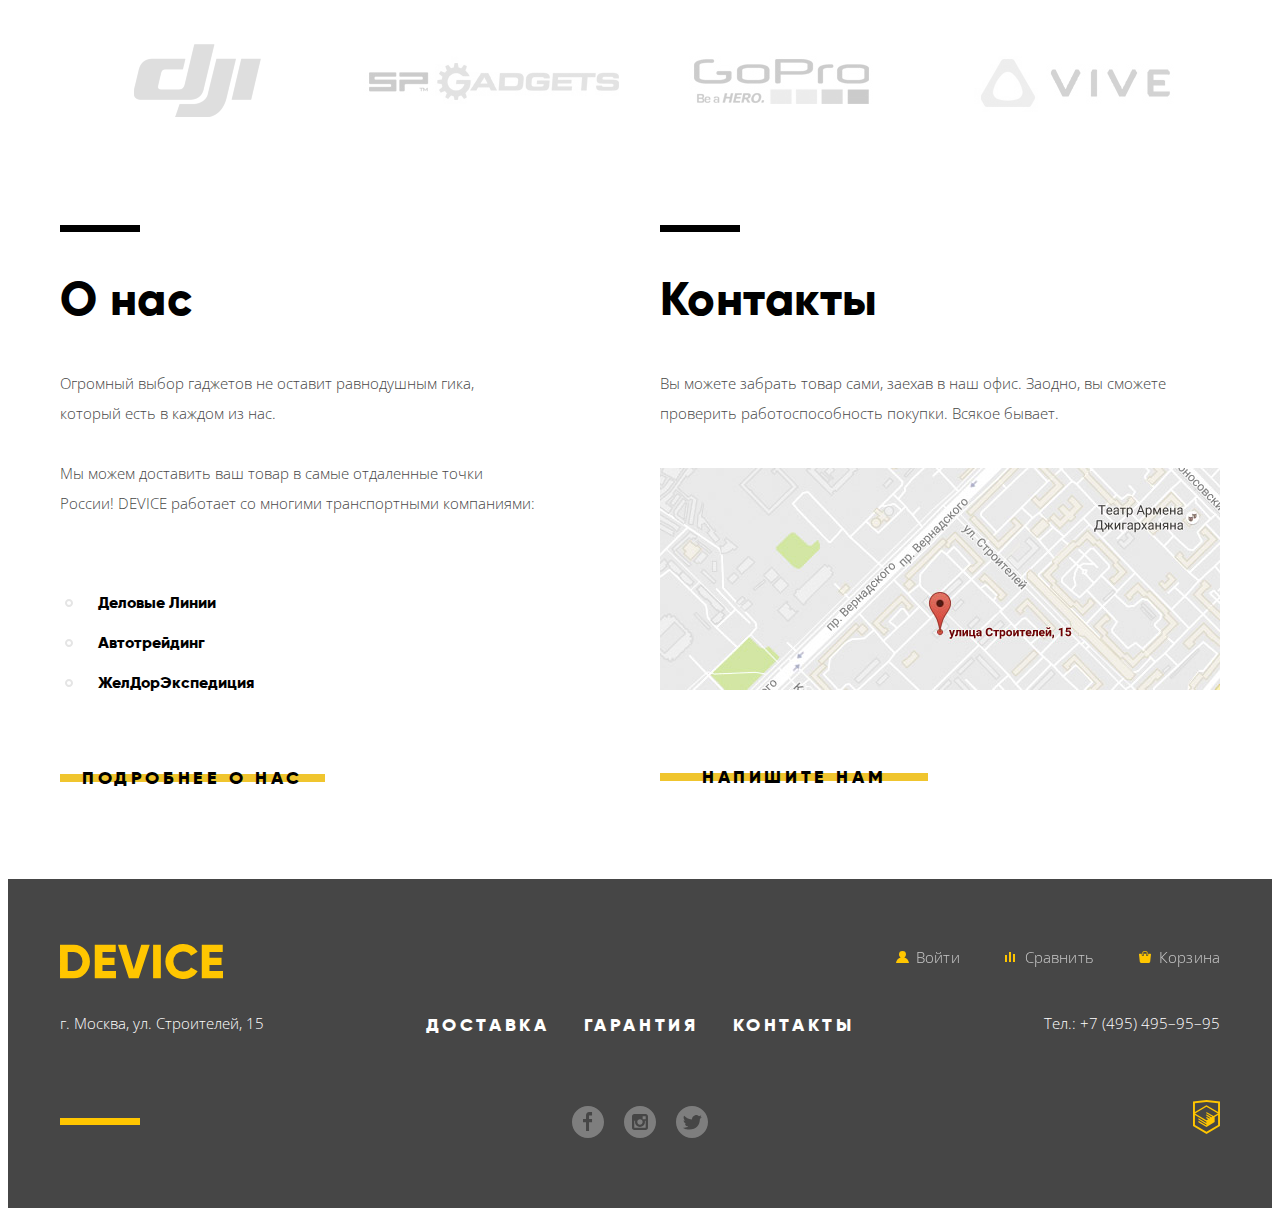
==== commit 516a6db3: "Выполнил все критерии кроме js, Д14 - Д18" ====
--- a/index.html
+++ b/index.html
@@ -3,8 +3,8 @@
 <head>
   <meta charset="utf-8">
   <title>Девайс</title>
-  <link rel="stylesheet" href="css/normalize.css">
-  <link rel="stylesheet" href="css/style.css">
+  <link rel="stylesheet" href="css/normalize.min.css">
+  <link rel="stylesheet" href="css/style.min.css">
   <link href="https://fonts.googleapis.com/css?family=Open+Sans:300,400&amp;subset=cyrillic" rel="stylesheet">
 </head>
 <body>
@@ -322,7 +322,9 @@
 
           <p>Вы&nbsp;можете забрать товар сами, заехав в&nbsp;наш офис. Заодно, вы&nbsp;сможете проверить работоспособность покупки. Всякое бывает.</p>
           <p class="main-contacts-map">
-            <iframe src="img/map-main.jpg" width="560" height="222"></iframe>
+            <a href="img/map-main.jpg" title="Развернуть карту во всплывающем окне">
+              <img src="img/map-main.jpg" alt="Карта нашего месторасположения" width="560" height="222">
+            </a>
           </p>
           <p><a class="button" href="send-message.html"><span>Напишите нам</span></a></p>
         </section>
--- a/css/style.min.css
+++ b/css/style.min.css
@@ -0,0 +1 @@
+@font-face{font-family:'Gilroy';src:local('Gilroy'),url(../fonts/gilroylight.woff2) format('woff2'),url(../fonts/gilroylight.woff) format('woff'),url(../fonts/gilroylight.ttf) format('truetype');font-weight:300;font-style:normal}@font-face{font-family:'Gilroy';src:local('Gilroy'),url(../fonts/gilroyextrabold.woff2) format('woff2'),url(../fonts/gilroyextrabold.woff) format('woff'),url(../fonts/gilroyextrabold.ttf) format('truetype');font-weight:700;font-style:normal}body{color:#464646;font:300 15px/30px 'Open Sans','Arial',sans-serif;letter-spacing:.01em;min-height:100%;-webkit-box-orient:vertical;-webkit-box-direction:normal;-ms-flex-direction:column;flex-direction:column}a{text-decoration:none}.main-about-us h2,.main-contacts h2,.page-title,.services-list h3,.slider-item-title{font-weight:700;font-size:47px;line-height:normal;font-family:'Gilroy','Arial',sans-serif;letter-spacing:.01em;color:#000}.catalog-inner-list h4,.category-products-list h3{color:#000;font-size:18px;font-weight:700;font-family:'Gilroy','Arial',sans-serif;letter-spacing:.01em}.filters h3,.sorting h3{font:700 16px 'Gilroy','Arial',sans-serif;text-transform:uppercase;letter-spacing:.2em}.main-header,.main-header-row-top,body{display:-webkit-box;display:-ms-flexbox;display:flex}.main-header{position:relative;height:300px;margin-top:40px;padding:0 60px 40px;background-color:#f7e296;-webkit-box-orient:vertical;-webkit-box-direction:normal;-ms-flex-direction:column;flex-direction:column}.main-header.inner-page-header{height:auto}.main-header-row-top{-webkit-box-orient:horizontal;-webkit-box-direction:reverse;-ms-flex-direction:row-reverse;flex-direction:row-reverse;-webkit-box-pack:justify;-ms-flex-pack:justify;justify-content:space-between;-webkit-box-ordinal-group:3;-ms-flex-order:2;order:2;margin-bottom:20px}.main-header-row-bottom{-webkit-box-ordinal-group:4;-ms-flex-order:3;order:3}.main-footer,main{-ms-flex-negative:0;flex-shrink:0}.main-footer{padding:60px 0 65px}main{-webkit-box-flex:1;-ms-flex-positive:1;flex-grow:1;min-width:1200px}.inner-page{padding-top:30px}.page-title{margin-top:0;margin-bottom:15px;margin-left:60px}.header-logo{margin-top:-20px;margin-bottom:17px}.header-logo img{display:block}.main-navigation ul{margin:0;list-style:none}.main-navigation>ul{display:-webkit-box;display:-ms-flexbox;display:flex;-ms-flex-wrap:wrap;flex-wrap:wrap;padding:0}.main-navigation>ul>li:first-child{width:520px}.main-navigation>ul>li:last-child{margin-left:auto}.main-navigation>ul>li:last-child a,.user-navigation>li:last-child a{padding-right:0}.main-navigation .catalog-link{display:inline-block;padding:10px 150px 10px 0;background-image:url(../img/plus.svg);background-position:center right 125px;background-repeat:no-repeat;background-size:16px}.catalog-link:focus+.main-navigation-catalog,.catalog-link:hover+.main-navigation-catalog{display:-webkit-box;display:-ms-flexbox;display:flex}.main-navigation a{display:inline-block;padding:10px 18px;vertical-align:middle;font:700 18px 'Gilroy','Arial',sans-serif;letter-spacing:.2em;text-transform:uppercase;color:#000}.main-navigation a:focus,.main-navigation a:hover{opacity:.6}.main-navigation a:focus{outline:0}.main-navigation a:active{opacity:.3}.main-navigation-catalog{-webkit-box-pack:justify;-ms-flex-pack:justify;justify-content:space-between;position:absolute;left:0;z-index:2;display:none;width:100%;min-height:154px;padding:11px 60px;background-color:#f7e296}.main-navigation-catalog:hover{display:-webkit-box;display:-ms-flexbox;display:flex}.category-products-list li,.main-navigation-catalog li{-webkit-box-flex:0;-ms-flex:0 0 160px;flex:0 0 160px}.main-navigation-catalog li:first-child,.main-navigation-catalog li:last-child{-ms-flex-preferred-size:200px;flex-basis:200px}.main-navigation-catalog li:not(:last-child){margin-right:40px}.main-navigation-catalog a{display:block;padding:0;font:300 15px/36px 'Open Sans','Arial',sans-serif;letter-spacing:.01em;text-transform:none;color:#000}.main-navigation-catalog a:focus,.main-navigation-catalog a:hover{opacity:.6}.main-navigation-catalog a:active{opacity:.3}.user-navigation{display:-webkit-box;display:-ms-flexbox;display:flex;-webkit-box-align:center;-ms-flex-align:center;align-items:center;-ms-flex-wrap:wrap;flex-wrap:wrap;-ms-flex-negative:0;flex-shrink:0;width:510px;margin:0;padding:0;list-style:none}.user-navigation a{display:inline-block;padding:0 10px 0 35px;vertical-align:middle;line-height:36px;color:#000}.user-navigation a:focus,.user-navigation a:hover{opacity:.6}.user-navigation a:focus{outline:0}.btn-search:active span,.category-products-list a:active .products-list-image::before,.category-products-list a:active h3,.user-navigation a:active{opacity:.3}.login-link a{background-position:center left 10px}.compare-link a,.login-link a{background-repeat:no-repeat}.card-link a,.profile-link a{background-position:center left 10px;background-repeat:no-repeat}.login-link a,.profile-link a{background-image:url(../img/user.svg);background-size:13px 12px}.compare-link a{background-image:url(../img/compare.svg);background-size:10px 10px;background-position:center left 17px}.card-link,.compare-link{margin-left:20px}.user-navigation .login-link,.user-navigation .logout-link{margin-right:auto}.card-link a{background-image:url(../img/cart.svg);background-size:12px 12px}.logout-link a{padding-left:10px;opacity:.3}.header-search{display:-webkit-box;display:-ms-flexbox;display:flex;width:440px}.header-search input[type=text]{-webkit-box-flex:1;-ms-flex-positive:1;flex-grow:1;padding:5px 40px;font:inherit;line-height:36px;color:#000;background-color:transparent;background-image:url(../img/search.svg);background-position:center left;background-repeat:no-repeat;background-size:16px;border-bottom:2px solid transparent}.header-search input[type=text]:hover{background-color:transparent}.header-search input[type=text]:focus{background-color:transparent;-webkit-box-shadow:none;box-shadow:none;border-color:#000}.header-search input[type=text]+.btn-search{display:inline-block;vertical-align:middle;visibility:hidden}.catalog-inner-header:focus+.catalog-inner-image-wrapper>.catalog-inner-wrapper-button,.catalog-inner-header:hover+.catalog-inner-image-wrapper>.catalog-inner-wrapper-button,.catalog-inner-image-wrapper:focus .catalog-inner-wrapper-button,.catalog-inner-image-wrapper:hover .catalog-inner-wrapper-button,.header-search input[type=text]+.btn-search:focus,.header-search input[type=text]+.btn-search:hover,.header-search input[type=text]:focus+.btn-search{visibility:visible}.header-search input::-webkit-input-placeholder{color:rgba(0,0,0,.3)}.header-search input:-ms-input-placeholder{color:rgba(0,0,0,.3)}.header-search input::placeholder,.header-search input:placeholder{color:rgba(0,0,0,.3)}.header-search input:hover::-webkit-input-placeholder{color:rgba(0,0,0,.6)}.header-search input:hover:-ms-input-placeholder{color:rgba(0,0,0,.6)}.header-search input:hover::placeholder,.header-search input:hover:placeholder{color:rgba(0,0,0,.6)}.btn-search{padding:5px 20px;font:inherit;line-height:36px;color:#000;background-color:transparent;border:2px solid #000;cursor:pointer}.btn-search:focus,.btn-search:hover{color:#fff;background-color:#000}.btn-search:focus,.category-products-list a:focus,.services-list-anchor a:focus{outline:0}.slider{margin-top:-35px;margin-bottom:80px;padding-bottom:35px;padding-right:60px}.slider,.slider-item{position:relative}.slider-item-wrapper{display:-webkit-box;display:-ms-flexbox;display:flex;-webkit-box-orient:vertical;-webkit-box-direction:normal;-ms-flex-direction:column;flex-direction:column;width:500px;min-height:400px;margin-left:auto}.slider-item-title{position:relative;max-width:500px;margin-bottom:16px}.slider-item-table{display:block;width:500px;max-height:90px;overflow:hidden}.slider-item-table tbody{display:-webkit-box;display:-ms-flexbox;display:flex;-webkit-box-align:start;-ms-flex-align:start;align-items:flex-start}.category-products-list a,.slider-item-table tr{display:-webkit-box;display:-ms-flexbox;display:flex;-webkit-box-orient:vertical;-webkit-box-direction:reverse;-ms-flex-direction:column-reverse;flex-direction:column-reverse}.slider-item-table td{padding:0}.slider-item-table tr:not(:last-child){-ms-flex-negative:0;flex-shrink:0;margin-right:20px}.slider-item-table tr:first-child{-webkit-box-flex:0;-ms-flex:0 0 140px;flex:0 0 140px}.slider-item-table tr:nth-child(2){-webkit-box-flex:0;-ms-flex:0 0 120px;flex:0 0 120px}.slider-item-table tr:last-child{-webkit-box-flex:1;-ms-flex-positive:1;flex-grow:1}.slider-item-image{position:absolute;top:-75px;left:0;max-width:565px;width:100%;margin:0;text-align:center}.slider-item-image img{max-height:495px;-o-object-fit:contain;object-fit:contain;-o-object-position:center;object-position:center}.slider-item-text{margin-top:0;margin-bottom:42px}.slider-item-button{margin:auto 0 55px}.slider-item-table td:last-child{margin-bottom:10px}.slider-item-number{position:absolute;top:-90px;right:-12px;font:700 179.2px/179.2px 'Gilroy','Arial',sans-serif;letter-spacing:.01em;color:#fff}.slider-item td:first-child{font-size:13px;line-height:20px;letter-spacing:.01em}.slider-item td:nth-child(2){font:300 36px 'Gilroy','Arial',sans-serif}.category-products{margin-bottom:152px}.category-products-list{display:-webkit-box;display:-ms-flexbox;display:flex;-webkit-box-pack:justify;-ms-flex-pack:justify;justify-content:space-between;-ms-flex-wrap:wrap;flex-wrap:wrap;margin:0;padding:0;list-style:none;line-height:normal}.category-products-list li{margin-right:20px;margin-left:20px;margin-bottom:30px}.category-products-list li:nth-child(6n+1){margin-left:0}.category-products-list li:nth-child(6n){margin-right:0}.catalog-inner-header h4,.category-products-list h3{margin:0}.products-list-image{position:relative;width:160px;height:160px;margin-bottom:32px;background-color:#f7e296}.products-list-image::before{content:'';position:absolute;top:0;left:0;display:block;width:100%;height:100%;background:center no-repeat}.image-virtual::before{background-image:url(../img/popular-1.svg)}.image-monopode::before{background-image:url(../img/popular-2.svg);background-position:bottom}.image-action-camera::before{background-image:url(../img/popular-3.svg)}.image-fitness-brace::before{background-image:url(../img/popular-4.svg)}.image-smart-watch::before{background-image:url(../img/popular-5.svg)}.image-quadrupter::before{background-image:url(../img/popular-6.svg)}.category-products-list a:focus .products-list-image,.category-products-list a:hover .products-list-image{background-color:#f0c52e}.services{margin-bottom:95px;padding:12px 0 70px;background-color:#e5e5e5}.services-list-anchor,.services-wrapper{display:-webkit-box;display:-ms-flexbox;display:flex}.services-wrapper{margin-top:-110px}.services-list-anchor{-webkit-box-flex:0;-ms-flex:0 0 284px;flex:0 0 284px;-webkit-box-orient:vertical;-webkit-box-direction:normal;-ms-flex-direction:column;flex-direction:column;-webkit-box-pack:start;-ms-flex-pack:start;justify-content:flex-start;margin:0;padding:80px 0 68px;list-style:none;border-right:7px solid #000}.services-list-anchor a{position:relative;display:inline-block;width:100%;padding-top:9px;padding-bottom:9px;vertical-align:middle;font:700 18px 'Gilroy','Arial',sans-serif;letter-spacing:.2em;text-transform:uppercase;text-align:left;color:#000}.services-list-anchor span{position:relative;display:block;width:160px;text-align:center}.services-list-anchor a::before{content:'';position:absolute;top:50%;left:0;display:block;width:160px;height:8px;background-color:#f0c52e;-webkit-transform:translateY(-50%);-ms-transform:translateY(-50%);transform:translateY(-50%);-webkit-transition:height .2s ease-in-out;-o-transition:height .2s ease-in-out;transition:height .2s ease-in-out}.button:focus::before,.button:hover::before,.services-list-anchor a:focus::before,.services-list-anchor a:hover::before{height:100%}.services-list-anchor a:active,.services-list-anchor-current a{color:#f7e184}.services-list-anchor a:active::before,.services-list-anchor-current a::before{width:100%;height:100%;background-color:#000}.services-list{-webkit-box-flex:1;-ms-flex-positive:1;flex-grow:1;margin:0;padding-left:120px;list-style:none}.services-list li{position:relative;margin-top:66px}.services-list-anchor li:not(:last-child){margin-bottom:25px}.services-list h3{width:480px;margin-top:0;margin-bottom:28px}.services-list p{width:480px;margin:0}.services-list-image{position:absolute;right:65px;bottom:-6px;width:300px;height:100%;background-position:center;background-repeat:no-repeat}.image-delivery{width:136px;height:164px;background-image:url(../img/delivery.svg)}.image-guarantee{width:171px;height:194px;background-image:url(../img/warranty.svg)}.image-credit{width:156px;height:186px;background-image:url(../img/credit.svg)}.brands{margin-bottom:84px}.brands-list{display:-webkit-box;display:-ms-flexbox;display:flex;-webkit-box-pack:justify;-ms-flex-pack:justify;justify-content:space-between;-ms-flex-wrap:wrap;flex-wrap:wrap;margin:0;padding:0;list-style:none}.brands-list li:first-child{margin-left:10px}.brands-list li:last-child{margin-right:10px}.brands-list svg{background-position:center;background-repeat:no-repeat;background-size:100%;opacity:.2;-webkit-transition:all .4s ease-in-out;-o-transition:all .4s ease-in-out;transition:all .4s ease-in-out}.brand-dji svg{background-image:url(../img/brand-dji.png)}.brand-sp-gadgets svg{background-image:url(../img/brand-sp-gadgets.png)}.brand-go-pro svg{background-image:url(../img/brand-go-pro.png)}.brand-vive svg{background-image:url(../img/brand-vive.png)}.brands-list a:focus svg,.brands-list a:hover svg,.footer-user-navigation a:focus span,.footer-user-navigation a:hover span{opacity:1}.brands-list a:focus image,.brands-list a:hover image{opacity:0}.brands-list a:focus{outline:0}.main-bottom-wrapper{display:-webkit-box;display:-ms-flexbox;display:flex;margin-bottom:81px}.main-about-us strong{font:700 16px/40px 'Gilroy','Arial',sans-serif;letter-spacing:0;color:#000}.main-about-us{-webkit-box-flex:0;-ms-flex:0 0 560px;flex:0 0 560px;margin-right:40px}.main-about-us p{margin:30px 0;letter-spacing:0}.main-about-us .button{padding-left:22px;padding-right:22px}.about-us-column{display:-webkit-box;display:-ms-flexbox;display:flex;-webkit-box-orient:vertical;-webkit-box-direction:normal;-ms-flex-direction:column;flex-direction:column;-webkit-box-pack:justify;-ms-flex-pack:justify;justify-content:space-between;margin-bottom:55px;min-height:245px}.main-contacts{-webkit-box-flex:0;-ms-flex:0 0 560px;flex:0 0 560px}.main-contacts iframe,.map-modal iframe{border:0}.main-contacts p{margin:40px 0;letter-spacing:0}.main-about-us :first-child,.main-contacts :first-child{margin-top:0}.main-about-us :last-child,.main-contacts :last-child{margin-bottom:0}.main-contacts .main-contacts-map{margin-bottom:58px}.main-footer{min-width:1200px;color:#fff;background-color:#464646}.main-footer-top{-webkit-box-align:start;-ms-flex-align:start;align-items:flex-start;margin-bottom:20px}.main-footer-bottom,.main-footer-middle,.main-footer-top{display:-webkit-box;display:-ms-flexbox;display:flex;-webkit-box-pack:justify;-ms-flex-pack:justify;justify-content:space-between}.main-footer-middle{margin-bottom:60px;-webkit-box-align:start;-ms-flex-align:start;align-items:flex-start}.main-footer-bottom{-webkit-box-align:center;-ms-flex-align:center;align-items:center}.main-footer-bottom::before{-ms-flex-negative:0;flex-shrink:0;content:'';display:block;width:80px;height:7px;background-color:#ffc600}.main-footer a{color:#fff}.footer-logo{margin:5px 0 0}.footer-logo a:focus,.footer-logo a:hover,.footer-user-navigation a:focus::after,.footer-user-navigation a:hover::after{opacity:.6}.footer-logo a:focus{outline:0}.footer-logo a:active,.footer-user-navigation a:active span,.footer-user-navigation a:active::after{opacity:.3}.footer-user-navigation{display:-webkit-box;display:-ms-flexbox;display:flex;margin:0;padding:0;list-style:none}.footer-user-navigation a{display:inline-block;padding:0 10px 0 35px;vertical-align:middle;line-height:36px;background:0 0;opacity:1}.footer-user-navigation span{opacity:.7}.footer-user-navigation a:focus{outline:0}.footer-user-navigation li{position:relative}.footer-user-navigation a::after{content:'';position:absolute;top:50%;left:15px;-webkit-transform:translateY(-50%);-ms-transform:translateY(-50%);transform:translateY(-50%);display:block;background-position:center;background-repeat:no-repeat}.footer-user-navigation .login-link a::after,.footer-user-navigation .logout-link a::after{width:13px;height:12px;background-image:url(../img/user-yellow.svg);background-size:13px 12px}.footer-user-navigation .compare-link a::after{width:10px;height:10px;background-image:url(../img/compare-yellow.svg);background-size:10px 10px}.footer-user-navigation .card-link a::after{width:12px;height:12px;background-image:url(../img/cart-yellow.svg);background-size:12px 12px}.footer-user-navigation>li:last-child a{padding-right:0}.footer-main-navigation{-webkit-box-flex:1;-ms-flex:1 0 50%;flex:1 0 50%;-webkit-box-ordinal-group:3;-ms-flex-order:2;order:2;margin:0;padding:0;list-style:none;text-align:center}.footer-main-navigation li{display:inline-block;vertical-align:middle}.footer-main-navigation a{padding:10px 15px;font:700 18px 'Gilroy','Arial',sans-serif;letter-spacing:.2em;text-transform:uppercase}.footer-main-navigation a:focus,.footer-main-navigation a:hover{opacity:.6}.footer-main-navigation a:focus{outline:0}.footer-main-navigation a:active{opacity:.3}.footer-social-list{-webkit-box-flex:0;-ms-flex:0 0 50%;flex:0 0 50%;-webkit-box-align:center;-ms-flex-align:center;align-items:center;margin:0;padding:0;list-style:none;line-height:1;text-align:center}.footer-social-list li{display:inline-block;vertical-align:middle;line-height:1}.footer-social-list li:not(:last-child){margin-right:20px}.footer-social-list a{display:block;width:32px;height:32px;background:center no-repeat;opacity:.3}.footer-social-list a:focus,.footer-social-list a:hover{opacity:.6}.footer-social-list a:focus{outline:0}.footer-social-list a:active{opacity:.1}.facebook-link a{background-image:url(../img/fb.svg)}.instagram-link a{background-image:url(../img/instagram.svg)}.twitter-link a{background-image:url(../img/twitter.svg)}.footer-address,.footer-phone{margin:0;letter-spacing:0;-webkit-box-flex:0;-ms-flex:0 0 25%;flex:0 0 25%}.footer-phone{-webkit-box-ordinal-group:4;-ms-flex-order:3;order:3;text-align:right}.footer-phone a:focus,.footer-phone a:hover{text-decoration:underline}.footer-phone a:focus{outline:0}.footer-copyright{-webkit-box-flex:0;-ms-flex:0 0 80px;flex:0 0 80px;margin:0;text-align:right}.footer-copyright a:focus,.footer-copyright a:hover{opacity:.6}.footer-copyright a:focus{outline:0}.footer-copyright a:active{opacity:.3}.message-modal label{font:700 18px/18px 'Gilroy','Arial',sans-serif;letter-spacing:0}.breadcrumbs{margin:0 0 40px 60px;padding:0;list-style:none;font-weight:300;font-size:14px;line-height:36px}.breadcrumbs li{display:inline-block;vertical-align:middle}.breadcrumbs li:last-child{opacity:.3}.breadcrumbs li:not(:last-child)::after{content:'';display:inline-block;width:4px;height:7px;padding:0 8px;vertical-align:middle;background:url(../img/nav-arrow.svg) center no-repeat;background-size:4px 7px}.breadcrumbs a{padding:8px;color:#000;opacity:.3}.breadcrumbs li:first-child a{padding-left:0}.breadcrumbs a:focus,.breadcrumbs a:hover{opacity:.6}.breadcrumbs a:focus{outline:0}.breadcrumbs a:active{opacity:.1}.inner-wrapper{display:-webkit-box;display:-ms-flexbox;display:flex}.catalog-inner-wrapper{-webkit-box-flex:0;-ms-flex:0 0 850px;flex:0 0 850px}.filter-left-wrapper,.filter-right-wrapper{-webkit-box-flex:1;-ms-flex-positive:1;flex-grow:1}.filter-left-wrapper,.filters{background-color:#eee}.filter-left-wrapper::before,.filter-right-wrapper::before{content:'';display:block;padding:25px 0;height:20px;background-color:rgba(0,0,0,.08);-webkit-box-sizing:content-box;box-sizing:content-box}.filters{-webkit-box-flex:0;-ms-flex:0 0 350px;flex:0 0 350px}.filters h3{margin:0;padding:25px 70px 25px 80px;line-height:20px;background-color:rgba(0,0,0,.08)}.filters form{padding:70px 70px 0 80px}.filters fieldset{margin:0 0 40px;padding:0;border:0}.filters legend{width:100%;margin-bottom:15px;padding-top:10px;font:700 18px 'Gilroy','Arial',sans-serif;letter-spacing:.01em;border-top:2px solid #000}.filters label{font-size:14px;line-height:40px}.filters-price label{line-height:22px;letter-spacing:0;opacity:.2}.filters-bluetooth ul,.filters-color ul{margin:0;padding:0;list-style:none}.range-filters,.scale{position:relative;width:100%}.range-filters{padding-top:20px;height:50px}.scale{height:2px;background-color:#dbdbdb}.scale .bar{position:absolute;height:2px;background-color:#91c92f}.toogle{position:absolute;top:11px;width:20px;height:22px;background:url(../img/filter-button.svg) center no-repeat;background-size:cover;-webkit-transform:translateX(-50%);-ms-transform:translateX(-50%);transform:translateX(-50%)}.toogle:active{-webkit-transform:translateX(-50%) scale(1.1);-ms-transform:translateX(-50%) scale(1.1);transform:translateX(-50%) scale(1.1)}.button span,.filters-price{position:relative}#filters-prices-from:not(:disabled)~.range-filters .toggle-min,#filters-prices-to:not(:disabled)~.range-filters .toggle-max,.filters-bluetooth input:not(:disabled)+label,.filters-color input:not(:disabled)+label{cursor:pointer}.range-filters-label{position:absolute;top:80px;-webkit-transform:translateX(-50%);-ms-transform:translateX(-50%);transform:translateX(-50%)}.filters .filters-bluetooth,.filters .filters-color{margin-bottom:30px}.filters-bluetooth legend,.filters-color legend{margin-bottom:20px}.filters-bluetooth label,.filters-color label,.sorting-list li{display:inline-block;vertical-align:middle}.filters-color input[type=checkbox]+label::before{content:'';display:inline-block;width:27px;height:23px;margin-right:15px;vertical-align:text-bottom;background:url(../img/checkbox-off.svg) center left no-repeat}.filters-color input+label:hover::before,.filters-color input:focus+label::before{opacity:.6}.filters-color input[type=checkbox]:active+label::before{background-image:url(../img/checkbox-on.svg)}.filters-color input[type=checkbox]:checked+label::before{background-image:url(../img/checkbox-on.svg)}.filters-color input[type=checkbox]:checked+label:active::before{background-image:url(../img/checkbox-off.svg)}.filters-bluetooth input[type=radio]+label::before{content:'';display:inline-block;width:25px;height:25px;margin-right:15px;vertical-align:text-bottom;background:url(../img/radio-off.svg) center left no-repeat}.filters-bluetooth input[type=radio]:active+label::before{background-image:url(../img/radio-on.svg)}.filters-bluetooth input[type=radio]:checked+label::before{background-image:url(../img/radio-on.svg)}.catalog-inner-header:focus,.catalog-inner-header:hover,.filters-bluetooth input+label:hover::before,.filters-bluetooth input:focus+label::before,.sorting-list a:focus,.sorting-list a:hover{opacity:.6}.filters-bluetooth input[type=radio]:checked+label:active::before{background-image:url(../img/radio-off.svg)}.sorting{display:-webkit-box;display:-ms-flexbox;display:flex;-webkit-box-align:start;-ms-flex-align:start;align-items:flex-start;position:relative;padding-right:20px;padding-left:70px;background-color:rgba(0,0,0,.08)}.sorting h3,.sorting-list{margin:0;padding:25px 0;line-height:20px}.sorting-list{margin:0 0 0 45px;list-style:none;font-size:14px;line-height:18px}.sorting-list a{padding:8px 13px;color:#000;opacity:.3}.sorting-direction-current a,.sorting-list-current a{opacity:1}.sorting-list a:focus{outline:0}.sorting-direction a:active,.sorting-list a:active{opacity:1}.sorting-direction{-ms-flex-negative:0;flex-shrink:0;margin:0 0 0 auto;padding:17px 0;list-style:none}.direction-dir,.direction-dir a{display:inline-block;vertical-align:middle}.direction-dir a{width:17px;height:30px;background-position:center;background-repeat:no-repeat}.direction-dir-up a{margin-right:7px;background-image:url(../img/icon-up-dir.svg)}.direction-dir-down a{background-image:url(../img/icon-down-dir.svg);background-position:center right}.sorting-direction a{opacity:.2}.sorting-direction a:focus,.sorting-direction a[href]:hover{opacity:.4}.catalog-inner-header:focus,.sorting-direction a:focus{outline:0}.direction-current a,.sorting-direction a[href]:active{opacity:1}.catalog-inner{padding:70px 20px 75px 70px}.catalog-inner-list,.catalog-inner-list li{display:-webkit-box;display:-ms-flexbox;display:flex;-webkit-box-pack:justify;-ms-flex-pack:justify;justify-content:space-between;-ms-flex-wrap:wrap;flex-wrap:wrap}.catalog-inner-list{margin:0;padding:0;list-style:none}.catalog-inner-list li{-webkit-box-flex:0;-ms-flex:0 0 360px;flex:0 0 360px;-webkit-box-align:start;-ms-flex-align:start;align-items:flex-start;-ms-flex-line-pack:start;align-content:flex-start;position:relative;margin-bottom:50px}.catalog-inner-header,.catalog-inner-price{-webkit-box-ordinal-group:3;-ms-flex-order:2;order:2;max-width:260px;margin:0;line-height:normal}.button:active span,.catalog-inner-header:active,.catalog-inner-pagination a.pagination-forwback-link:active span{opacity:.3}.catalog-inner-price{-webkit-box-ordinal-group:4;-ms-flex-order:3;order:3;max-width:100px;font-size:16px}.catalog-inner-image{position:relative;width:360px;height:380px;margin-top:0;margin-bottom:30px}.catalog-inner-image p{margin:0;background-color:#eee}.catalog-inner-image img{display:block}.catalog-inner-header:focus+.catalog-inner-image-wrapper img,.catalog-inner-header:hover+.catalog-inner-image-wrapper img,.catalog-inner-image-wrapper:focus img,.catalog-inner-image-wrapper:hover img{opacity:.7}.catalog-inner-image-wrapper:focus{outline:0}.catalog-item-label{position:absolute;top:30px;right:30px;display:-webkit-inline-box;display:-ms-inline-flexbox;display:inline-flex;-webkit-box-align:center;-ms-flex-align:center;align-items:center;-webkit-box-pack:center;-ms-flex-pack:center;justify-content:center;width:60px;height:60px;font-weight:700;font-size:14px;font-family:'Gilroy','Arial',sans-serif;line-height:normal;text-transform:uppercase;letter-spacing:.05em;color:rgba(0,0,0,.2);border:2px solid rgba(0,0,0,.1);border-radius:50%}.catalog-inner-wrapper-button{position:absolute;top:170px;text-align:center;visibility:hidden}.catalog-inner-wrapper-button:hover{visibility:visible}.btn-compare{font:inherit;font-size:13px;line-height:36px;letter-spacing:.01em;background-color:transparent;border:0;opacity:.5;cursor:pointer}.btn-compare:focus,.btn-compare:hover{opacity:1}.btn-compare:focus,.catalog-inner-pagination a:focus{outline:0}.btn-compare:active{opacity:.2}.catalog-inner-pagination{display:-webkit-box;display:-ms-flexbox;display:flex;-webkit-box-pack:justify;-ms-flex-pack:justify;justify-content:space-between;margin-top:-10px;background-color:rgba(0,0,0,.08)}.catalog-inner-pagination a{display:block;font:700 16px 'Gilroy','Arial',sans-serif;text-transform:uppercase;letter-spacing:.2em;color:#000;opacity:.3}.inner-pagination-list-current a{opacity:1}.catalog-inner-pagination li:not(.inner-pagination-list-current) a:focus,.catalog-inner-pagination li:not(.inner-pagination-list-current) a:hover{opacity:.6}.catalog-inner-pagination li:not(.inner-pagination-list-current) a:active{opacity:1}.inner-pagination-list{margin:0;padding:0;list-style:none}.inner-pagination-list li{display:inline-block;vertical-align:middle}.inner-pagination-list a{padding:25px 12px}.catalog-inner-pagination a.pagination-forwback-link{padding:25px 30px;opacity:1}.catalog-inner-pagination a.pagination-forwback-link:focus,.catalog-inner-pagination a.pagination-forwback-link:hover{background-color:#d9d9d9}.message-modal{width:960px;padding:90px 100px 70px;-webkit-box-shadow:0 10px 20px 0 rgba(0,0,0,.2),0 20px 40px 0 rgba(0,0,0,.75);box-shadow:0 10px 20px 0 rgba(0,0,0,.2),0 20px 40px 0 rgba(0,0,0,.75)}.modal-contacts-wrapper{display:-webkit-box;display:-ms-flexbox;display:flex;-webkit-box-pack:justify;-ms-flex-pack:justify;justify-content:space-between}.modal-contacts-wrapper input{width:100%}.message-modal-text textarea{width:100%;height:50%;resize:vertical}.message-modal-email,.message-modal-name{-webkit-box-flex:0;-ms-flex:0 0 360px;flex:0 0 360px;margin:0 0 32px}.message-modal-text{margin:0 0 50px}.map-modal{height:559px;-webkit-box-shadow:0 10px 20px 0 rgba(0,0,0,.2);box-shadow:0 10px 20px 0 rgba(0,0,0,.2)}.button{position:relative;display:inline-block;padding:5px 42px;vertical-align:middle;font:inherit;font-weight:700;font-size:18px;font-family:'Gilroy','Arial',sans-serif;letter-spacing:.2em;text-transform:uppercase;text-align:center;color:#000;background-color:transparent;border:0;cursor:pointer}.button::before{content:'';position:absolute;top:50%;left:0;right:0;display:block;height:8px;background-color:#f0c52e;-webkit-transform:translateY(-50%);-ms-transform:translateY(-50%);transform:translateY(-50%);-webkit-transition:height .2s ease-in-out;-o-transition:height .2s ease-in-out;transition:height .2s ease-in-out}.header-logo a:focus,.header-logo a:hover{opacity:.6}.button:focus,.header-logo a:focus{outline:0}.header-logo a:active{opacity:.3}.modal{position:fixed;top:50%;left:50%;z-index:2;margin:0 auto;-webkit-transform:translate(-50%,-50%);-ms-transform:translate(-50%,-50%);transform:translate(-50%,-50%);background-color:#fff}.modal .modal-close{position:absolute;top:26px;right:20px}.modal-close{width:55px;height:55px;background:url(../img/modal-close.svg) center no-repeat;border:0;opacity:.5;cursor:pointer}.modal-close:focus,.modal-close:hover{opacity:1}.modal-close:focus{outline:0}.modal-close:active{opacity:.3}.slider-control{position:absolute;right:83px;bottom:168px;z-index:1}.slider-control label{display:inline-block;width:12px;height:12px;vertical-align:middle;background:url(../img/slider-button-empty.svg) center no-repeat;background-size:cover;cursor:pointer}.slider-control label:not(:last-child){margin-right:17px}#slider-control-01:checked~.slider-control label[for=slider-control-01],#slider-control-02:checked~.slider-control label[for=slider-control-02],#slider-control-03:checked~.slider-control label[for=slider-control-03]{background-image:url(../img/slider-button.svg)}input[type=email],input[type=password],input[type=text],textarea{padding:17px 20px;font:14px/18px 'Open Sans','Arial',sans-serif;color:#464646;background-color:rgba(229,229,229,.5);border:0}input[type=email]:hover,input[type=password]:hover,input[type=text]:hover,textarea:hover{background-color:rgba(229,229,229,.8)}input[type=email]:focus,input[type=password]:focus,input[type=text]:focus,textarea:focus{background-color:#fff;-webkit-box-shadow:inset 0 0 0 3px #f0c52e;box-shadow:inset 0 0 0 3px #f0c52e;outline:0}input[type=email]:invalid,input[type=password]:invalid,input[type=text]:invalid,textarea:invalid{background-color:rgba(237,181,181,.5)}input[type=email]::-webkit-input-placeholder,input[type=password]::-webkit-input-placeholder,input[type=text]::-webkit-input-placeholder,textarea::-webkit-input-placeholder{color:rgba(70,70,70,.4)}input[type=email]:-moz-placeholder,input[type=email]::-moz-placeholder,input[type=password]:-moz-placeholder,input[type=password]::-moz-placeholder,input[type=text]:-moz-placeholder,input[type=text]::-moz-placeholder,textarea:-moz-placeholder,textarea::-moz-placeholder{color:rgba(70,70,70,.4)}input[type=email]:-ms-input-placeholder,input[type=password]:-ms-input-placeholder,input[type=text]:-ms-input-placeholder,textarea:-ms-input-placeholder{color:rgba(70,70,70,.4)}html{margin:0;padding:0;height:100%;-webkit-box-sizing:border-box;box-sizing:border-box}*,::after,::before{-webkit-box-sizing:inherit;box-sizing:inherit}img{max-width:100%;height:auto}.section-title{position:relative;margin-top:0;margin-bottom:40px;padding-top:45px}.section-title::before{content:'';position:absolute;top:0;left:0;display:block;width:80px;height:7px;background-color:#000}.custon-list-1{margin:0;padding:0;list-style:none}.custon-list-1>li{position:relative;padding-left:38px}.custon-list-1>li::before{content:'';position:absolute;top:50%;left:0;-webkit-transform:translateY(-50%);-ms-transform:translateY(-50%);transform:translateY(-50%);display:block;width:18px;height:18px;background:url(../img/list-style-circle.svg) center no-repeat;background-size:18px}.container{width:1200px;margin:0 auto;padding-right:20px;padding-left:20px}.visually-hidden{position:absolute;width:1px;height:1px;margin:-1px;border:0;padding:0;white-space:nowrap;-webkit-clip-path:inset(100%);clip-path:inset(100%);clip:rect(0 0 0 0);overflow:hidden}.hidden,[hidden]{display:none}
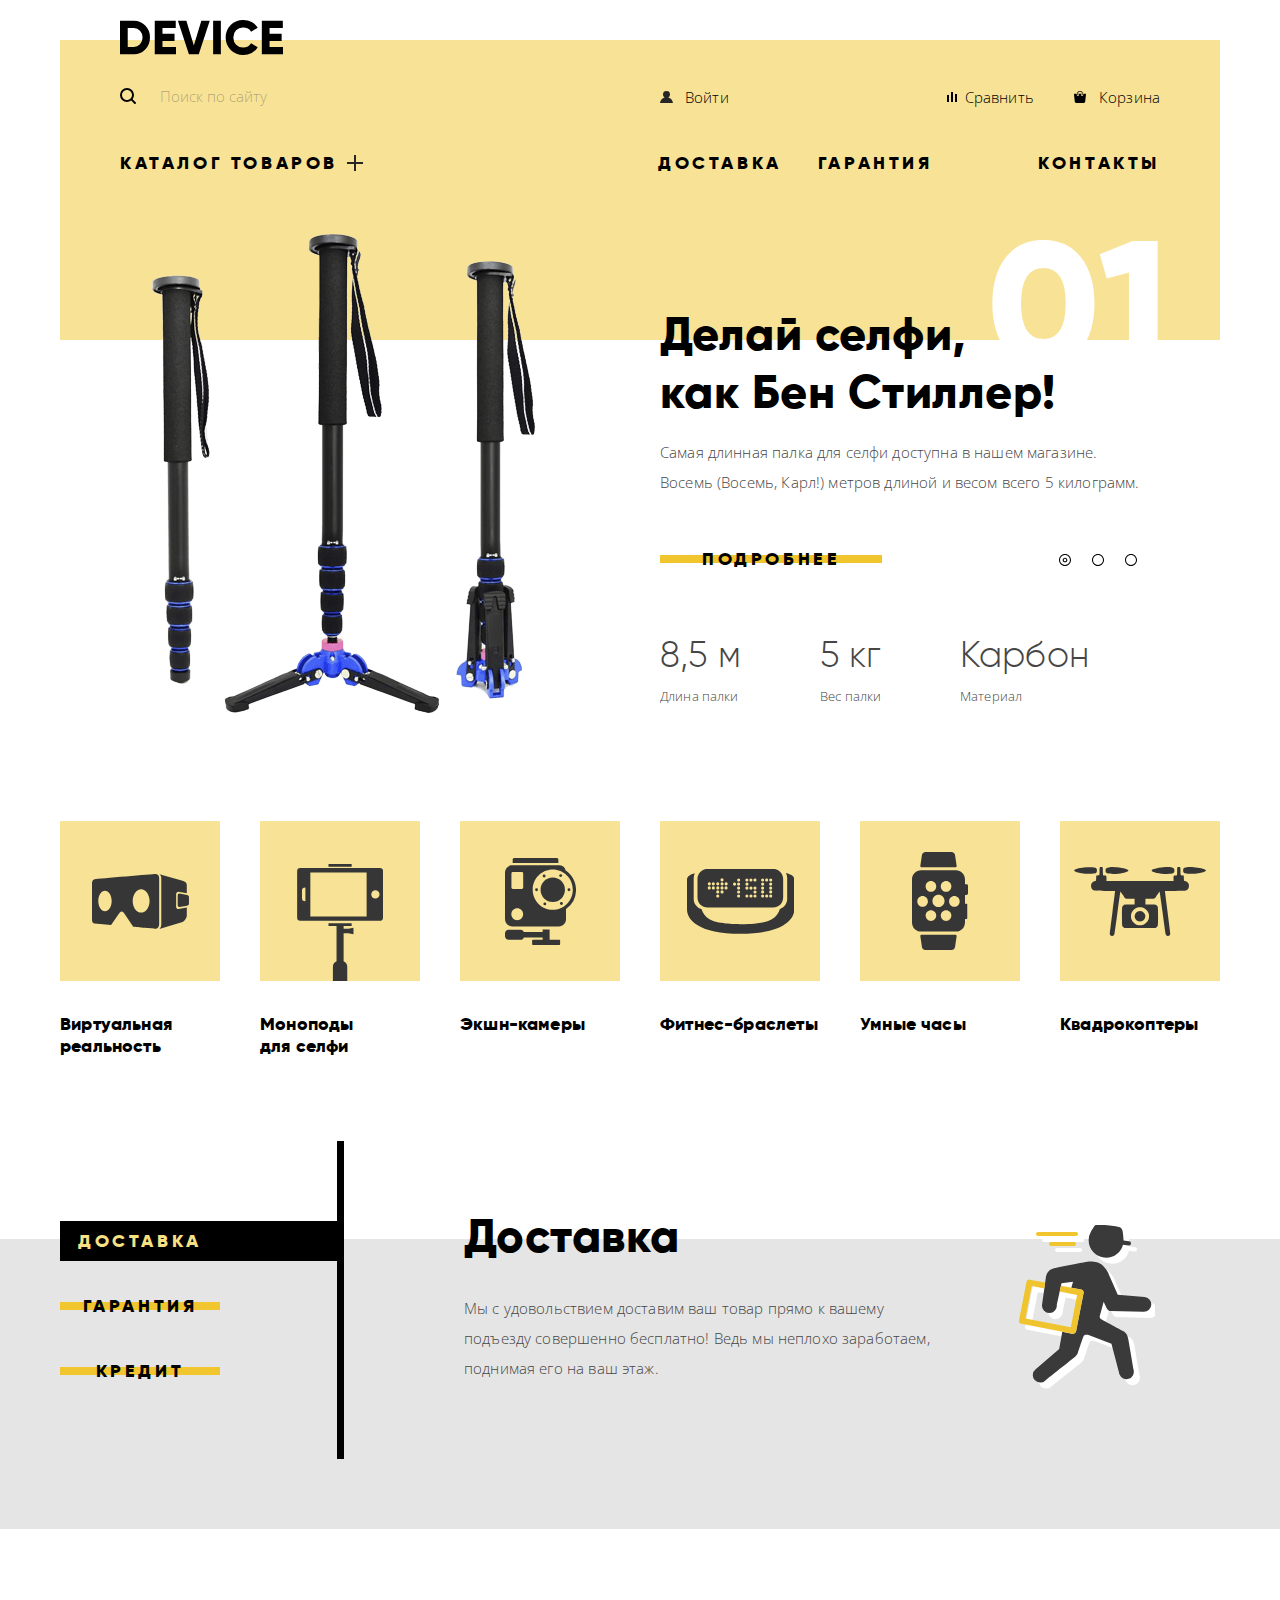
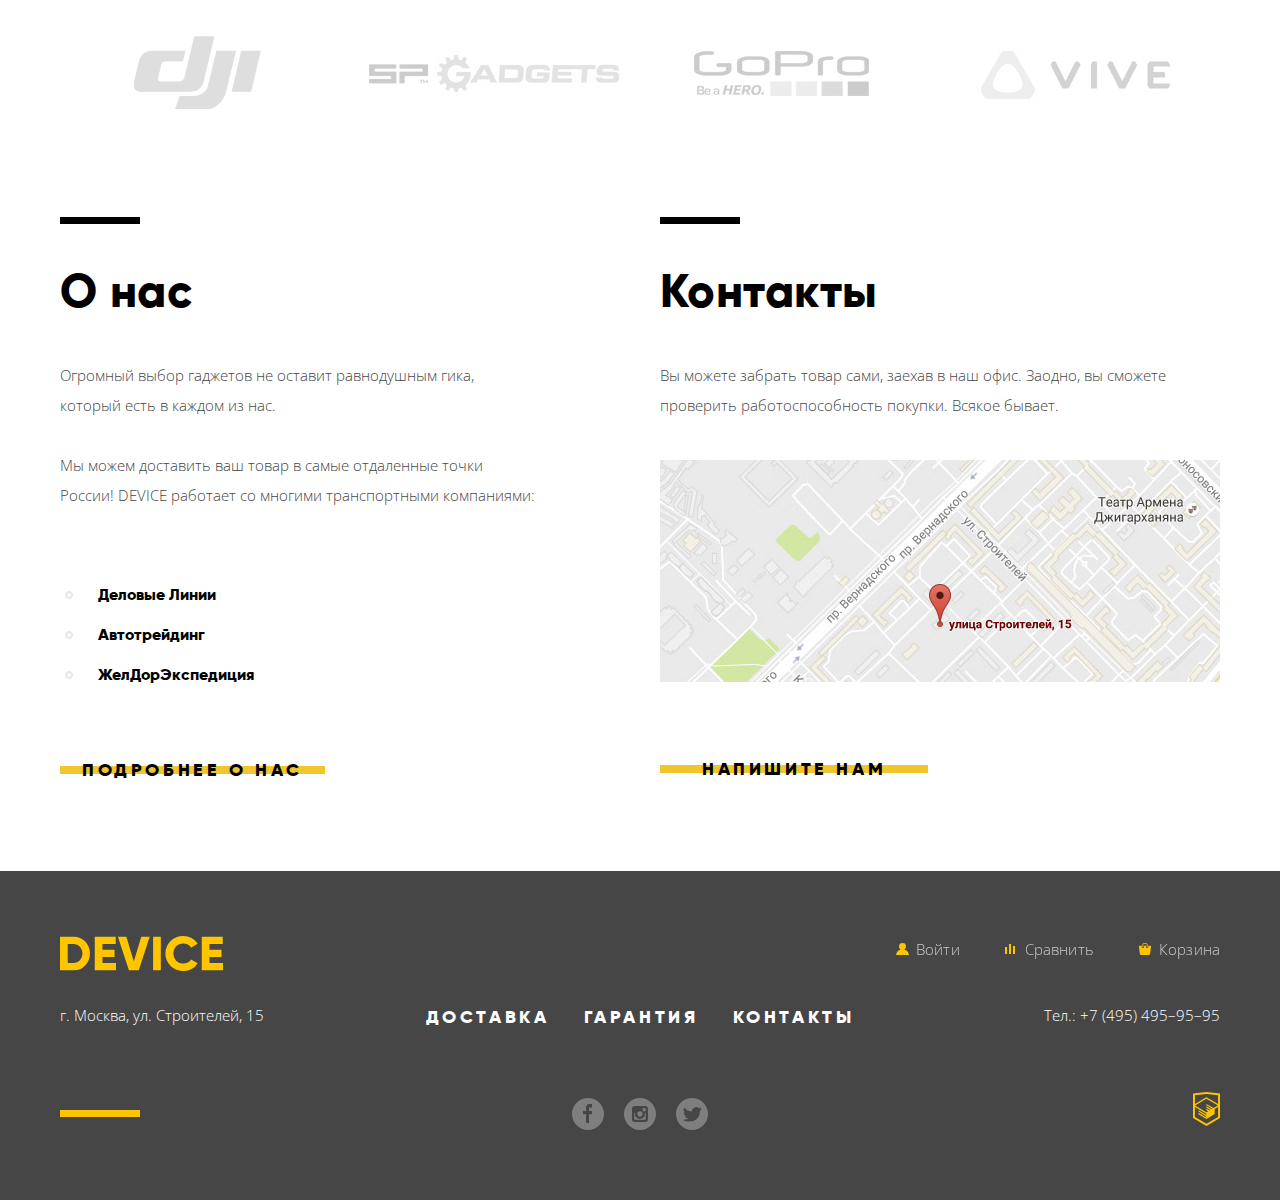
==== commit 27cb7696: "Введение в JavaScript" ====
--- a/index.html
+++ b/index.html
@@ -90,7 +90,7 @@
           <label for="slider-control-03"><span class="visually-hidden">Слайд №3</span></label>
         </div>
 
-        <article class="slider-item">
+        <article class="slider-item" id="slide-01">
           <h2 class="visually-hidden">Карбоновая селфи-палка</h2>
           <span class="slider-item-number">01</span>
           <div class="slider-item-wrapper">
@@ -121,7 +121,7 @@
           </div>
         </article>
 
-        <article class="slider-item" style="display:none;">
+        <article class="slider-item" id="slide-02">
           <h2 class="visually-hidden">Мотивирующий фитнес-браслет</h2>
           <span class="slider-item-number">02</span>
           <div class="slider-item-wrapper">
@@ -144,7 +144,7 @@
           </div>
         </article>
 
-        <article class="slider-item" style="display:none;">
+        <article class="slider-item" id="slide-03">
           <h2 class="visually-hidden">Квадрокоптер с&nbsp;лазером</h2>
           <span class="slider-item-number">03</span>
           <div class="slider-item-wrapper">
@@ -224,9 +224,9 @@
       <div class="container">
         <div class="services-wrapper">
           <ul class="services-list-anchor">
-            <li class="services-list-anchor-current"><a href="#services-list-delivery"><span>Доставка</span></a></li>
-            <li><a href="#services-list-guarantee"><span>Гарантия</span></a></li>
-            <li><a href="#services-list-credit"><span>Кредит</span></a></li>
+            <li class="services-list-anchor-current" id="services-link-delivery"><a href="#services-list-delivery"><span>Доставка</span></a></li>
+            <li id="services-link-guarantee"><a href="#services-list-guarantee"><span>Гарантия</span></a></li>
+            <li id="services-link-credit"><a href="#services-list-credit"><span>Кредит</span></a></li>
           </ul>
 
           <ul class="services-list">
@@ -235,12 +235,12 @@
               <div class="services-list-image image-delivery"></div>
               <p>Мы&nbsp;с&nbsp;удовольствием доставим ваш товар прямо к&nbsp;вашему подъезду совершенно бесплатно! Ведь мы&nbsp;неплохо заработаем, поднимая его на&nbsp;ваш этаж.</p>
             </li>
-            <li id="services-list-guarantee" style="display:none;">
+            <li id="services-list-guarantee">
               <h3>Гарантия</h3>
               <div class="services-list-image image-guarantee"></div>
               <p>Если из-за возгорания купленного у&nbsp;нас товара у&nbsp;вас сгорит дом&nbsp;&mdash; не&nbsp;переживайте, мы&nbsp;выдадим вам новый.<br>Товар, не&nbsp;дом, конечно&nbsp;же.</p>
             </li>
-            <li id="services-list-credit" style="display:none;">
+            <li id="services-list-credit">
               <h3>Кредит</h3>
               <div class="services-list-image image-credit"></div>
               <p>Залезть в&nbsp;долговую яму стало проще! Кредитные консультанты подберут для вас наиболее выгодные условия кредита. Выгодные для нашего банка, разумеется.</p>
@@ -322,16 +322,16 @@
 
           <p>Вы&nbsp;можете забрать товар сами, заехав в&nbsp;наш офис. Заодно, вы&nbsp;сможете проверить работоспособность покупки. Всякое бывает.</p>
           <p class="main-contacts-map">
-            <a href="img/map-main.jpg" title="Развернуть карту во всплывающем окне">
+            <a class="link-map" href="img/map-main.jpg" title="Развернуть карту во всплывающем окне">
               <img src="img/map-main.jpg" alt="Карта нашего месторасположения" width="560" height="222">
             </a>
           </p>
-          <p><a class="button" href="send-message.html"><span>Напишите нам</span></a></p>
+          <p><a class="button write-us-link" href="send-message.html"><span>Напишите нам</span></a></p>
         </section>
       </div>
     </div>
 
-    <section class="modal message-modal" style="display: none;">
+    <section class="modal message-modal">
       <h2 class="visually-hidden">Напишите нам</h2>
 
       <form action="https://echo.htmlacademy.ru/?" method="post">
@@ -354,10 +354,10 @@
       <button class="modal-close" type="button"><span class="visually-hidden">Закрыть окно</span></button>
     </section>
 
-    <section class="modal map-modal" style="display: none;">
+    <section class="modal map-modal">
       <h2 class="visually-hidden">Мы&nbsp;на&nbsp;карте</h2>
 
-      <iframe src="img/map-modal.jpg" width="960" height="559"></iframe>
+      <iframe src="https://www.google.com/maps/embed?pb=!1m18!1m12!1m3!1d2249.1198539666025!2d37.52756879111318!3d55.686903972652715!2m3!1f0!2f0!3f0!3m2!1i1024!2i768!4f13.1!3m3!1m2!1s0x46b54cf65f5c8955%3A0x694710ccd55501e!2z0YPQuy4g0KHRgtGA0L7QuNGC0LXQu9C10LksIDE1LCDQnNC-0YHQutCy0LAsIDExOTMxMQ!5e0!3m2!1sru!2sru!4v1505046452622" width="800" height="600" allowfullscreen></iframe>
 
       <button class="modal-close" type="button"><span class="visually-hidden">Закрыть окно</span></button>
     </section>
@@ -415,5 +415,7 @@
       </div>
     </div>
   </footer>
+
+  <script type="text/javascript" src="js/script.min.js"></script>
 </body>
 </html>
--- a/css/style.min.css
+++ b/css/style.min.css
@@ -1 +1 @@
-@font-face{font-family:'Gilroy';src:local('Gilroy'),url(../fonts/gilroylight.woff2) format('woff2'),url(../fonts/gilroylight.woff) format('woff'),url(../fonts/gilroylight.ttf) format('truetype');font-weight:300;font-style:normal}@font-face{font-family:'Gilroy';src:local('Gilroy'),url(../fonts/gilroyextrabold.woff2) format('woff2'),url(../fonts/gilroyextrabold.woff) format('woff'),url(../fonts/gilroyextrabold.ttf) format('truetype');font-weight:700;font-style:normal}body{color:#464646;font:300 15px/30px 'Open Sans','Arial',sans-serif;letter-spacing:.01em;min-height:100%;-webkit-box-orient:vertical;-webkit-box-direction:normal;-ms-flex-direction:column;flex-direction:column}a{text-decoration:none}.main-about-us h2,.main-contacts h2,.page-title,.services-list h3,.slider-item-title{font-weight:700;font-size:47px;line-height:normal;font-family:'Gilroy','Arial',sans-serif;letter-spacing:.01em;color:#000}.catalog-inner-list h4,.category-products-list h3{color:#000;font-size:18px;font-weight:700;font-family:'Gilroy','Arial',sans-serif;letter-spacing:.01em}.filters h3,.sorting h3{font:700 16px 'Gilroy','Arial',sans-serif;text-transform:uppercase;letter-spacing:.2em}.main-header,.main-header-row-top,body{display:-webkit-box;display:-ms-flexbox;display:flex}.main-header{position:relative;height:300px;margin-top:40px;padding:0 60px 40px;background-color:#f7e296;-webkit-box-orient:vertical;-webkit-box-direction:normal;-ms-flex-direction:column;flex-direction:column}.main-header.inner-page-header{height:auto}.main-header-row-top{-webkit-box-orient:horizontal;-webkit-box-direction:reverse;-ms-flex-direction:row-reverse;flex-direction:row-reverse;-webkit-box-pack:justify;-ms-flex-pack:justify;justify-content:space-between;-webkit-box-ordinal-group:3;-ms-flex-order:2;order:2;margin-bottom:20px}.main-header-row-bottom{-webkit-box-ordinal-group:4;-ms-flex-order:3;order:3}.main-footer,main{-ms-flex-negative:0;flex-shrink:0}.main-footer{padding:60px 0 65px}main{-webkit-box-flex:1;-ms-flex-positive:1;flex-grow:1;min-width:1200px}.inner-page{padding-top:30px}.page-title{margin-top:0;margin-bottom:15px;margin-left:60px}.header-logo{margin-top:-20px;margin-bottom:17px}.header-logo img{display:block}.main-navigation ul{margin:0;list-style:none}.main-navigation>ul{display:-webkit-box;display:-ms-flexbox;display:flex;-ms-flex-wrap:wrap;flex-wrap:wrap;padding:0}.main-navigation>ul>li:first-child{width:520px}.main-navigation>ul>li:last-child{margin-left:auto}.main-navigation>ul>li:last-child a,.user-navigation>li:last-child a{padding-right:0}.main-navigation .catalog-link{display:inline-block;padding:10px 150px 10px 0;background-image:url(../img/plus.svg);background-position:center right 125px;background-repeat:no-repeat;background-size:16px}.catalog-link:focus+.main-navigation-catalog,.catalog-link:hover+.main-navigation-catalog{display:-webkit-box;display:-ms-flexbox;display:flex}.main-navigation a{display:inline-block;padding:10px 18px;vertical-align:middle;font:700 18px 'Gilroy','Arial',sans-serif;letter-spacing:.2em;text-transform:uppercase;color:#000}.main-navigation a:focus,.main-navigation a:hover{opacity:.6}.main-navigation a:focus{outline:0}.main-navigation a:active{opacity:.3}.main-navigation-catalog{-webkit-box-pack:justify;-ms-flex-pack:justify;justify-content:space-between;position:absolute;left:0;z-index:2;display:none;width:100%;min-height:154px;padding:11px 60px;background-color:#f7e296}.main-navigation-catalog:hover{display:-webkit-box;display:-ms-flexbox;display:flex}.category-products-list li,.main-navigation-catalog li{-webkit-box-flex:0;-ms-flex:0 0 160px;flex:0 0 160px}.main-navigation-catalog li:first-child,.main-navigation-catalog li:last-child{-ms-flex-preferred-size:200px;flex-basis:200px}.main-navigation-catalog li:not(:last-child){margin-right:40px}.main-navigation-catalog a{display:block;padding:0;font:300 15px/36px 'Open Sans','Arial',sans-serif;letter-spacing:.01em;text-transform:none;color:#000}.main-navigation-catalog a:focus,.main-navigation-catalog a:hover{opacity:.6}.main-navigation-catalog a:active{opacity:.3}.user-navigation{display:-webkit-box;display:-ms-flexbox;display:flex;-webkit-box-align:center;-ms-flex-align:center;align-items:center;-ms-flex-wrap:wrap;flex-wrap:wrap;-ms-flex-negative:0;flex-shrink:0;width:510px;margin:0;padding:0;list-style:none}.user-navigation a{display:inline-block;padding:0 10px 0 35px;vertical-align:middle;line-height:36px;color:#000}.user-navigation a:focus,.user-navigation a:hover{opacity:.6}.user-navigation a:focus{outline:0}.btn-search:active span,.category-products-list a:active .products-list-image::before,.category-products-list a:active h3,.user-navigation a:active{opacity:.3}.login-link a{background-position:center left 10px}.compare-link a,.login-link a{background-repeat:no-repeat}.card-link a,.profile-link a{background-position:center left 10px;background-repeat:no-repeat}.login-link a,.profile-link a{background-image:url(../img/user.svg);background-size:13px 12px}.compare-link a{background-image:url(../img/compare.svg);background-size:10px 10px;background-position:center left 17px}.card-link,.compare-link{margin-left:20px}.user-navigation .login-link,.user-navigation .logout-link{margin-right:auto}.card-link a{background-image:url(../img/cart.svg);background-size:12px 12px}.logout-link a{padding-left:10px;opacity:.3}.header-search{display:-webkit-box;display:-ms-flexbox;display:flex;width:440px}.header-search input[type=text]{-webkit-box-flex:1;-ms-flex-positive:1;flex-grow:1;padding:5px 40px;font:inherit;line-height:36px;color:#000;background-color:transparent;background-image:url(../img/search.svg);background-position:center left;background-repeat:no-repeat;background-size:16px;border-bottom:2px solid transparent}.header-search input[type=text]:hover{background-color:transparent}.header-search input[type=text]:focus{background-color:transparent;-webkit-box-shadow:none;box-shadow:none;border-color:#000}.header-search input[type=text]+.btn-search{display:inline-block;vertical-align:middle;visibility:hidden}.catalog-inner-header:focus+.catalog-inner-image-wrapper>.catalog-inner-wrapper-button,.catalog-inner-header:hover+.catalog-inner-image-wrapper>.catalog-inner-wrapper-button,.catalog-inner-image-wrapper:focus .catalog-inner-wrapper-button,.catalog-inner-image-wrapper:hover .catalog-inner-wrapper-button,.header-search input[type=text]+.btn-search:focus,.header-search input[type=text]+.btn-search:hover,.header-search input[type=text]:focus+.btn-search{visibility:visible}.header-search input::-webkit-input-placeholder{color:rgba(0,0,0,.3)}.header-search input:-ms-input-placeholder{color:rgba(0,0,0,.3)}.header-search input::placeholder,.header-search input:placeholder{color:rgba(0,0,0,.3)}.header-search input:hover::-webkit-input-placeholder{color:rgba(0,0,0,.6)}.header-search input:hover:-ms-input-placeholder{color:rgba(0,0,0,.6)}.header-search input:hover::placeholder,.header-search input:hover:placeholder{color:rgba(0,0,0,.6)}.btn-search{padding:5px 20px;font:inherit;line-height:36px;color:#000;background-color:transparent;border:2px solid #000;cursor:pointer}.btn-search:focus,.btn-search:hover{color:#fff;background-color:#000}.btn-search:focus,.category-products-list a:focus,.services-list-anchor a:focus{outline:0}.slider{margin-top:-35px;margin-bottom:80px;padding-bottom:35px;padding-right:60px}.slider,.slider-item{position:relative}.slider-item-wrapper{display:-webkit-box;display:-ms-flexbox;display:flex;-webkit-box-orient:vertical;-webkit-box-direction:normal;-ms-flex-direction:column;flex-direction:column;width:500px;min-height:400px;margin-left:auto}.slider-item-title{position:relative;max-width:500px;margin-bottom:16px}.slider-item-table{display:block;width:500px;max-height:90px;overflow:hidden}.slider-item-table tbody{display:-webkit-box;display:-ms-flexbox;display:flex;-webkit-box-align:start;-ms-flex-align:start;align-items:flex-start}.category-products-list a,.slider-item-table tr{display:-webkit-box;display:-ms-flexbox;display:flex;-webkit-box-orient:vertical;-webkit-box-direction:reverse;-ms-flex-direction:column-reverse;flex-direction:column-reverse}.slider-item-table td{padding:0}.slider-item-table tr:not(:last-child){-ms-flex-negative:0;flex-shrink:0;margin-right:20px}.slider-item-table tr:first-child{-webkit-box-flex:0;-ms-flex:0 0 140px;flex:0 0 140px}.slider-item-table tr:nth-child(2){-webkit-box-flex:0;-ms-flex:0 0 120px;flex:0 0 120px}.slider-item-table tr:last-child{-webkit-box-flex:1;-ms-flex-positive:1;flex-grow:1}.slider-item-image{position:absolute;top:-75px;left:0;max-width:565px;width:100%;margin:0;text-align:center}.slider-item-image img{max-height:495px;-o-object-fit:contain;object-fit:contain;-o-object-position:center;object-position:center}.slider-item-text{margin-top:0;margin-bottom:42px}.slider-item-button{margin:auto 0 55px}.slider-item-table td:last-child{margin-bottom:10px}.slider-item-number{position:absolute;top:-90px;right:-12px;font:700 179.2px/179.2px 'Gilroy','Arial',sans-serif;letter-spacing:.01em;color:#fff}.slider-item td:first-child{font-size:13px;line-height:20px;letter-spacing:.01em}.slider-item td:nth-child(2){font:300 36px 'Gilroy','Arial',sans-serif}.category-products{margin-bottom:152px}.category-products-list{display:-webkit-box;display:-ms-flexbox;display:flex;-webkit-box-pack:justify;-ms-flex-pack:justify;justify-content:space-between;-ms-flex-wrap:wrap;flex-wrap:wrap;margin:0;padding:0;list-style:none;line-height:normal}.category-products-list li{margin-right:20px;margin-left:20px;margin-bottom:30px}.category-products-list li:nth-child(6n+1){margin-left:0}.category-products-list li:nth-child(6n){margin-right:0}.catalog-inner-header h4,.category-products-list h3{margin:0}.products-list-image{position:relative;width:160px;height:160px;margin-bottom:32px;background-color:#f7e296}.products-list-image::before{content:'';position:absolute;top:0;left:0;display:block;width:100%;height:100%;background:center no-repeat}.image-virtual::before{background-image:url(../img/popular-1.svg)}.image-monopode::before{background-image:url(../img/popular-2.svg);background-position:bottom}.image-action-camera::before{background-image:url(../img/popular-3.svg)}.image-fitness-brace::before{background-image:url(../img/popular-4.svg)}.image-smart-watch::before{background-image:url(../img/popular-5.svg)}.image-quadrupter::before{background-image:url(../img/popular-6.svg)}.category-products-list a:focus .products-list-image,.category-products-list a:hover .products-list-image{background-color:#f0c52e}.services{margin-bottom:95px;padding:12px 0 70px;background-color:#e5e5e5}.services-list-anchor,.services-wrapper{display:-webkit-box;display:-ms-flexbox;display:flex}.services-wrapper{margin-top:-110px}.services-list-anchor{-webkit-box-flex:0;-ms-flex:0 0 284px;flex:0 0 284px;-webkit-box-orient:vertical;-webkit-box-direction:normal;-ms-flex-direction:column;flex-direction:column;-webkit-box-pack:start;-ms-flex-pack:start;justify-content:flex-start;margin:0;padding:80px 0 68px;list-style:none;border-right:7px solid #000}.services-list-anchor a{position:relative;display:inline-block;width:100%;padding-top:9px;padding-bottom:9px;vertical-align:middle;font:700 18px 'Gilroy','Arial',sans-serif;letter-spacing:.2em;text-transform:uppercase;text-align:left;color:#000}.services-list-anchor span{position:relative;display:block;width:160px;text-align:center}.services-list-anchor a::before{content:'';position:absolute;top:50%;left:0;display:block;width:160px;height:8px;background-color:#f0c52e;-webkit-transform:translateY(-50%);-ms-transform:translateY(-50%);transform:translateY(-50%);-webkit-transition:height .2s ease-in-out;-o-transition:height .2s ease-in-out;transition:height .2s ease-in-out}.button:focus::before,.button:hover::before,.services-list-anchor a:focus::before,.services-list-anchor a:hover::before{height:100%}.services-list-anchor a:active,.services-list-anchor-current a{color:#f7e184}.services-list-anchor a:active::before,.services-list-anchor-current a::before{width:100%;height:100%;background-color:#000}.services-list{-webkit-box-flex:1;-ms-flex-positive:1;flex-grow:1;margin:0;padding-left:120px;list-style:none}.services-list li{position:relative;margin-top:66px}.services-list-anchor li:not(:last-child){margin-bottom:25px}.services-list h3{width:480px;margin-top:0;margin-bottom:28px}.services-list p{width:480px;margin:0}.services-list-image{position:absolute;right:65px;bottom:-6px;width:300px;height:100%;background-position:center;background-repeat:no-repeat}.image-delivery{width:136px;height:164px;background-image:url(../img/delivery.svg)}.image-guarantee{width:171px;height:194px;background-image:url(../img/warranty.svg)}.image-credit{width:156px;height:186px;background-image:url(../img/credit.svg)}.brands{margin-bottom:84px}.brands-list{display:-webkit-box;display:-ms-flexbox;display:flex;-webkit-box-pack:justify;-ms-flex-pack:justify;justify-content:space-between;-ms-flex-wrap:wrap;flex-wrap:wrap;margin:0;padding:0;list-style:none}.brands-list li:first-child{margin-left:10px}.brands-list li:last-child{margin-right:10px}.brands-list svg{background-position:center;background-repeat:no-repeat;background-size:100%;opacity:.2;-webkit-transition:all .4s ease-in-out;-o-transition:all .4s ease-in-out;transition:all .4s ease-in-out}.brand-dji svg{background-image:url(../img/brand-dji.png)}.brand-sp-gadgets svg{background-image:url(../img/brand-sp-gadgets.png)}.brand-go-pro svg{background-image:url(../img/brand-go-pro.png)}.brand-vive svg{background-image:url(../img/brand-vive.png)}.brands-list a:focus svg,.brands-list a:hover svg,.footer-user-navigation a:focus span,.footer-user-navigation a:hover span{opacity:1}.brands-list a:focus image,.brands-list a:hover image{opacity:0}.brands-list a:focus{outline:0}.main-bottom-wrapper{display:-webkit-box;display:-ms-flexbox;display:flex;margin-bottom:81px}.main-about-us strong{font:700 16px/40px 'Gilroy','Arial',sans-serif;letter-spacing:0;color:#000}.main-about-us{-webkit-box-flex:0;-ms-flex:0 0 560px;flex:0 0 560px;margin-right:40px}.main-about-us p{margin:30px 0;letter-spacing:0}.main-about-us .button{padding-left:22px;padding-right:22px}.about-us-column{display:-webkit-box;display:-ms-flexbox;display:flex;-webkit-box-orient:vertical;-webkit-box-direction:normal;-ms-flex-direction:column;flex-direction:column;-webkit-box-pack:justify;-ms-flex-pack:justify;justify-content:space-between;margin-bottom:55px;min-height:245px}.main-contacts{-webkit-box-flex:0;-ms-flex:0 0 560px;flex:0 0 560px}.main-contacts iframe,.map-modal iframe{border:0}.main-contacts p{margin:40px 0;letter-spacing:0}.main-about-us :first-child,.main-contacts :first-child{margin-top:0}.main-about-us :last-child,.main-contacts :last-child{margin-bottom:0}.main-contacts .main-contacts-map{margin-bottom:58px}.main-footer{min-width:1200px;color:#fff;background-color:#464646}.main-footer-top{-webkit-box-align:start;-ms-flex-align:start;align-items:flex-start;margin-bottom:20px}.main-footer-bottom,.main-footer-middle,.main-footer-top{display:-webkit-box;display:-ms-flexbox;display:flex;-webkit-box-pack:justify;-ms-flex-pack:justify;justify-content:space-between}.main-footer-middle{margin-bottom:60px;-webkit-box-align:start;-ms-flex-align:start;align-items:flex-start}.main-footer-bottom{-webkit-box-align:center;-ms-flex-align:center;align-items:center}.main-footer-bottom::before{-ms-flex-negative:0;flex-shrink:0;content:'';display:block;width:80px;height:7px;background-color:#ffc600}.main-footer a{color:#fff}.footer-logo{margin:5px 0 0}.footer-logo a:focus,.footer-logo a:hover,.footer-user-navigation a:focus::after,.footer-user-navigation a:hover::after{opacity:.6}.footer-logo a:focus{outline:0}.footer-logo a:active,.footer-user-navigation a:active span,.footer-user-navigation a:active::after{opacity:.3}.footer-user-navigation{display:-webkit-box;display:-ms-flexbox;display:flex;margin:0;padding:0;list-style:none}.footer-user-navigation a{display:inline-block;padding:0 10px 0 35px;vertical-align:middle;line-height:36px;background:0 0;opacity:1}.footer-user-navigation span{opacity:.7}.footer-user-navigation a:focus{outline:0}.footer-user-navigation li{position:relative}.footer-user-navigation a::after{content:'';position:absolute;top:50%;left:15px;-webkit-transform:translateY(-50%);-ms-transform:translateY(-50%);transform:translateY(-50%);display:block;background-position:center;background-repeat:no-repeat}.footer-user-navigation .login-link a::after,.footer-user-navigation .logout-link a::after{width:13px;height:12px;background-image:url(../img/user-yellow.svg);background-size:13px 12px}.footer-user-navigation .compare-link a::after{width:10px;height:10px;background-image:url(../img/compare-yellow.svg);background-size:10px 10px}.footer-user-navigation .card-link a::after{width:12px;height:12px;background-image:url(../img/cart-yellow.svg);background-size:12px 12px}.footer-user-navigation>li:last-child a{padding-right:0}.footer-main-navigation{-webkit-box-flex:1;-ms-flex:1 0 50%;flex:1 0 50%;-webkit-box-ordinal-group:3;-ms-flex-order:2;order:2;margin:0;padding:0;list-style:none;text-align:center}.footer-main-navigation li{display:inline-block;vertical-align:middle}.footer-main-navigation a{padding:10px 15px;font:700 18px 'Gilroy','Arial',sans-serif;letter-spacing:.2em;text-transform:uppercase}.footer-main-navigation a:focus,.footer-main-navigation a:hover{opacity:.6}.footer-main-navigation a:focus{outline:0}.footer-main-navigation a:active{opacity:.3}.footer-social-list{-webkit-box-flex:0;-ms-flex:0 0 50%;flex:0 0 50%;-webkit-box-align:center;-ms-flex-align:center;align-items:center;margin:0;padding:0;list-style:none;line-height:1;text-align:center}.footer-social-list li{display:inline-block;vertical-align:middle;line-height:1}.footer-social-list li:not(:last-child){margin-right:20px}.footer-social-list a{display:block;width:32px;height:32px;background:center no-repeat;opacity:.3}.footer-social-list a:focus,.footer-social-list a:hover{opacity:.6}.footer-social-list a:focus{outline:0}.footer-social-list a:active{opacity:.1}.facebook-link a{background-image:url(../img/fb.svg)}.instagram-link a{background-image:url(../img/instagram.svg)}.twitter-link a{background-image:url(../img/twitter.svg)}.footer-address,.footer-phone{margin:0;letter-spacing:0;-webkit-box-flex:0;-ms-flex:0 0 25%;flex:0 0 25%}.footer-phone{-webkit-box-ordinal-group:4;-ms-flex-order:3;order:3;text-align:right}.footer-phone a:focus,.footer-phone a:hover{text-decoration:underline}.footer-phone a:focus{outline:0}.footer-copyright{-webkit-box-flex:0;-ms-flex:0 0 80px;flex:0 0 80px;margin:0;text-align:right}.footer-copyright a:focus,.footer-copyright a:hover{opacity:.6}.footer-copyright a:focus{outline:0}.footer-copyright a:active{opacity:.3}.message-modal label{font:700 18px/18px 'Gilroy','Arial',sans-serif;letter-spacing:0}.breadcrumbs{margin:0 0 40px 60px;padding:0;list-style:none;font-weight:300;font-size:14px;line-height:36px}.breadcrumbs li{display:inline-block;vertical-align:middle}.breadcrumbs li:last-child{opacity:.3}.breadcrumbs li:not(:last-child)::after{content:'';display:inline-block;width:4px;height:7px;padding:0 8px;vertical-align:middle;background:url(../img/nav-arrow.svg) center no-repeat;background-size:4px 7px}.breadcrumbs a{padding:8px;color:#000;opacity:.3}.breadcrumbs li:first-child a{padding-left:0}.breadcrumbs a:focus,.breadcrumbs a:hover{opacity:.6}.breadcrumbs a:focus{outline:0}.breadcrumbs a:active{opacity:.1}.inner-wrapper{display:-webkit-box;display:-ms-flexbox;display:flex}.catalog-inner-wrapper{-webkit-box-flex:0;-ms-flex:0 0 850px;flex:0 0 850px}.filter-left-wrapper,.filter-right-wrapper{-webkit-box-flex:1;-ms-flex-positive:1;flex-grow:1}.filter-left-wrapper,.filters{background-color:#eee}.filter-left-wrapper::before,.filter-right-wrapper::before{content:'';display:block;padding:25px 0;height:20px;background-color:rgba(0,0,0,.08);-webkit-box-sizing:content-box;box-sizing:content-box}.filters{-webkit-box-flex:0;-ms-flex:0 0 350px;flex:0 0 350px}.filters h3{margin:0;padding:25px 70px 25px 80px;line-height:20px;background-color:rgba(0,0,0,.08)}.filters form{padding:70px 70px 0 80px}.filters fieldset{margin:0 0 40px;padding:0;border:0}.filters legend{width:100%;margin-bottom:15px;padding-top:10px;font:700 18px 'Gilroy','Arial',sans-serif;letter-spacing:.01em;border-top:2px solid #000}.filters label{font-size:14px;line-height:40px}.filters-price label{line-height:22px;letter-spacing:0;opacity:.2}.filters-bluetooth ul,.filters-color ul{margin:0;padding:0;list-style:none}.range-filters,.scale{position:relative;width:100%}.range-filters{padding-top:20px;height:50px}.scale{height:2px;background-color:#dbdbdb}.scale .bar{position:absolute;height:2px;background-color:#91c92f}.toogle{position:absolute;top:11px;width:20px;height:22px;background:url(../img/filter-button.svg) center no-repeat;background-size:cover;-webkit-transform:translateX(-50%);-ms-transform:translateX(-50%);transform:translateX(-50%)}.toogle:active{-webkit-transform:translateX(-50%) scale(1.1);-ms-transform:translateX(-50%) scale(1.1);transform:translateX(-50%) scale(1.1)}.button span,.filters-price{position:relative}#filters-prices-from:not(:disabled)~.range-filters .toggle-min,#filters-prices-to:not(:disabled)~.range-filters .toggle-max,.filters-bluetooth input:not(:disabled)+label,.filters-color input:not(:disabled)+label{cursor:pointer}.range-filters-label{position:absolute;top:80px;-webkit-transform:translateX(-50%);-ms-transform:translateX(-50%);transform:translateX(-50%)}.filters .filters-bluetooth,.filters .filters-color{margin-bottom:30px}.filters-bluetooth legend,.filters-color legend{margin-bottom:20px}.filters-bluetooth label,.filters-color label,.sorting-list li{display:inline-block;vertical-align:middle}.filters-color input[type=checkbox]+label::before{content:'';display:inline-block;width:27px;height:23px;margin-right:15px;vertical-align:text-bottom;background:url(../img/checkbox-off.svg) center left no-repeat}.filters-color input+label:hover::before,.filters-color input:focus+label::before{opacity:.6}.filters-color input[type=checkbox]:active+label::before{background-image:url(../img/checkbox-on.svg)}.filters-color input[type=checkbox]:checked+label::before{background-image:url(../img/checkbox-on.svg)}.filters-color input[type=checkbox]:checked+label:active::before{background-image:url(../img/checkbox-off.svg)}.filters-bluetooth input[type=radio]+label::before{content:'';display:inline-block;width:25px;height:25px;margin-right:15px;vertical-align:text-bottom;background:url(../img/radio-off.svg) center left no-repeat}.filters-bluetooth input[type=radio]:active+label::before{background-image:url(../img/radio-on.svg)}.filters-bluetooth input[type=radio]:checked+label::before{background-image:url(../img/radio-on.svg)}.catalog-inner-header:focus,.catalog-inner-header:hover,.filters-bluetooth input+label:hover::before,.filters-bluetooth input:focus+label::before,.sorting-list a:focus,.sorting-list a:hover{opacity:.6}.filters-bluetooth input[type=radio]:checked+label:active::before{background-image:url(../img/radio-off.svg)}.sorting{display:-webkit-box;display:-ms-flexbox;display:flex;-webkit-box-align:start;-ms-flex-align:start;align-items:flex-start;position:relative;padding-right:20px;padding-left:70px;background-color:rgba(0,0,0,.08)}.sorting h3,.sorting-list{margin:0;padding:25px 0;line-height:20px}.sorting-list{margin:0 0 0 45px;list-style:none;font-size:14px;line-height:18px}.sorting-list a{padding:8px 13px;color:#000;opacity:.3}.sorting-direction-current a,.sorting-list-current a{opacity:1}.sorting-list a:focus{outline:0}.sorting-direction a:active,.sorting-list a:active{opacity:1}.sorting-direction{-ms-flex-negative:0;flex-shrink:0;margin:0 0 0 auto;padding:17px 0;list-style:none}.direction-dir,.direction-dir a{display:inline-block;vertical-align:middle}.direction-dir a{width:17px;height:30px;background-position:center;background-repeat:no-repeat}.direction-dir-up a{margin-right:7px;background-image:url(../img/icon-up-dir.svg)}.direction-dir-down a{background-image:url(../img/icon-down-dir.svg);background-position:center right}.sorting-direction a{opacity:.2}.sorting-direction a:focus,.sorting-direction a[href]:hover{opacity:.4}.catalog-inner-header:focus,.sorting-direction a:focus{outline:0}.direction-current a,.sorting-direction a[href]:active{opacity:1}.catalog-inner{padding:70px 20px 75px 70px}.catalog-inner-list,.catalog-inner-list li{display:-webkit-box;display:-ms-flexbox;display:flex;-webkit-box-pack:justify;-ms-flex-pack:justify;justify-content:space-between;-ms-flex-wrap:wrap;flex-wrap:wrap}.catalog-inner-list{margin:0;padding:0;list-style:none}.catalog-inner-list li{-webkit-box-flex:0;-ms-flex:0 0 360px;flex:0 0 360px;-webkit-box-align:start;-ms-flex-align:start;align-items:flex-start;-ms-flex-line-pack:start;align-content:flex-start;position:relative;margin-bottom:50px}.catalog-inner-header,.catalog-inner-price{-webkit-box-ordinal-group:3;-ms-flex-order:2;order:2;max-width:260px;margin:0;line-height:normal}.button:active span,.catalog-inner-header:active,.catalog-inner-pagination a.pagination-forwback-link:active span{opacity:.3}.catalog-inner-price{-webkit-box-ordinal-group:4;-ms-flex-order:3;order:3;max-width:100px;font-size:16px}.catalog-inner-image{position:relative;width:360px;height:380px;margin-top:0;margin-bottom:30px}.catalog-inner-image p{margin:0;background-color:#eee}.catalog-inner-image img{display:block}.catalog-inner-header:focus+.catalog-inner-image-wrapper img,.catalog-inner-header:hover+.catalog-inner-image-wrapper img,.catalog-inner-image-wrapper:focus img,.catalog-inner-image-wrapper:hover img{opacity:.7}.catalog-inner-image-wrapper:focus{outline:0}.catalog-item-label{position:absolute;top:30px;right:30px;display:-webkit-inline-box;display:-ms-inline-flexbox;display:inline-flex;-webkit-box-align:center;-ms-flex-align:center;align-items:center;-webkit-box-pack:center;-ms-flex-pack:center;justify-content:center;width:60px;height:60px;font-weight:700;font-size:14px;font-family:'Gilroy','Arial',sans-serif;line-height:normal;text-transform:uppercase;letter-spacing:.05em;color:rgba(0,0,0,.2);border:2px solid rgba(0,0,0,.1);border-radius:50%}.catalog-inner-wrapper-button{position:absolute;top:170px;text-align:center;visibility:hidden}.catalog-inner-wrapper-button:hover{visibility:visible}.btn-compare{font:inherit;font-size:13px;line-height:36px;letter-spacing:.01em;background-color:transparent;border:0;opacity:.5;cursor:pointer}.btn-compare:focus,.btn-compare:hover{opacity:1}.btn-compare:focus,.catalog-inner-pagination a:focus{outline:0}.btn-compare:active{opacity:.2}.catalog-inner-pagination{display:-webkit-box;display:-ms-flexbox;display:flex;-webkit-box-pack:justify;-ms-flex-pack:justify;justify-content:space-between;margin-top:-10px;background-color:rgba(0,0,0,.08)}.catalog-inner-pagination a{display:block;font:700 16px 'Gilroy','Arial',sans-serif;text-transform:uppercase;letter-spacing:.2em;color:#000;opacity:.3}.inner-pagination-list-current a{opacity:1}.catalog-inner-pagination li:not(.inner-pagination-list-current) a:focus,.catalog-inner-pagination li:not(.inner-pagination-list-current) a:hover{opacity:.6}.catalog-inner-pagination li:not(.inner-pagination-list-current) a:active{opacity:1}.inner-pagination-list{margin:0;padding:0;list-style:none}.inner-pagination-list li{display:inline-block;vertical-align:middle}.inner-pagination-list a{padding:25px 12px}.catalog-inner-pagination a.pagination-forwback-link{padding:25px 30px;opacity:1}.catalog-inner-pagination a.pagination-forwback-link:focus,.catalog-inner-pagination a.pagination-forwback-link:hover{background-color:#d9d9d9}.message-modal{width:960px;padding:90px 100px 70px;-webkit-box-shadow:0 10px 20px 0 rgba(0,0,0,.2),0 20px 40px 0 rgba(0,0,0,.75);box-shadow:0 10px 20px 0 rgba(0,0,0,.2),0 20px 40px 0 rgba(0,0,0,.75)}.modal-contacts-wrapper{display:-webkit-box;display:-ms-flexbox;display:flex;-webkit-box-pack:justify;-ms-flex-pack:justify;justify-content:space-between}.modal-contacts-wrapper input{width:100%}.message-modal-text textarea{width:100%;height:50%;resize:vertical}.message-modal-email,.message-modal-name{-webkit-box-flex:0;-ms-flex:0 0 360px;flex:0 0 360px;margin:0 0 32px}.message-modal-text{margin:0 0 50px}.map-modal{height:559px;-webkit-box-shadow:0 10px 20px 0 rgba(0,0,0,.2);box-shadow:0 10px 20px 0 rgba(0,0,0,.2)}.button{position:relative;display:inline-block;padding:5px 42px;vertical-align:middle;font:inherit;font-weight:700;font-size:18px;font-family:'Gilroy','Arial',sans-serif;letter-spacing:.2em;text-transform:uppercase;text-align:center;color:#000;background-color:transparent;border:0;cursor:pointer}.button::before{content:'';position:absolute;top:50%;left:0;right:0;display:block;height:8px;background-color:#f0c52e;-webkit-transform:translateY(-50%);-ms-transform:translateY(-50%);transform:translateY(-50%);-webkit-transition:height .2s ease-in-out;-o-transition:height .2s ease-in-out;transition:height .2s ease-in-out}.header-logo a:focus,.header-logo a:hover{opacity:.6}.button:focus,.header-logo a:focus{outline:0}.header-logo a:active{opacity:.3}.modal{position:fixed;top:50%;left:50%;z-index:2;margin:0 auto;-webkit-transform:translate(-50%,-50%);-ms-transform:translate(-50%,-50%);transform:translate(-50%,-50%);background-color:#fff}.modal .modal-close{position:absolute;top:26px;right:20px}.modal-close{width:55px;height:55px;background:url(../img/modal-close.svg) center no-repeat;border:0;opacity:.5;cursor:pointer}.modal-close:focus,.modal-close:hover{opacity:1}.modal-close:focus{outline:0}.modal-close:active{opacity:.3}.slider-control{position:absolute;right:83px;bottom:168px;z-index:1}.slider-control label{display:inline-block;width:12px;height:12px;vertical-align:middle;background:url(../img/slider-button-empty.svg) center no-repeat;background-size:cover;cursor:pointer}.slider-control label:not(:last-child){margin-right:17px}#slider-control-01:checked~.slider-control label[for=slider-control-01],#slider-control-02:checked~.slider-control label[for=slider-control-02],#slider-control-03:checked~.slider-control label[for=slider-control-03]{background-image:url(../img/slider-button.svg)}input[type=email],input[type=password],input[type=text],textarea{padding:17px 20px;font:14px/18px 'Open Sans','Arial',sans-serif;color:#464646;background-color:rgba(229,229,229,.5);border:0}input[type=email]:hover,input[type=password]:hover,input[type=text]:hover,textarea:hover{background-color:rgba(229,229,229,.8)}input[type=email]:focus,input[type=password]:focus,input[type=text]:focus,textarea:focus{background-color:#fff;-webkit-box-shadow:inset 0 0 0 3px #f0c52e;box-shadow:inset 0 0 0 3px #f0c52e;outline:0}input[type=email]:invalid,input[type=password]:invalid,input[type=text]:invalid,textarea:invalid{background-color:rgba(237,181,181,.5)}input[type=email]::-webkit-input-placeholder,input[type=password]::-webkit-input-placeholder,input[type=text]::-webkit-input-placeholder,textarea::-webkit-input-placeholder{color:rgba(70,70,70,.4)}input[type=email]:-moz-placeholder,input[type=email]::-moz-placeholder,input[type=password]:-moz-placeholder,input[type=password]::-moz-placeholder,input[type=text]:-moz-placeholder,input[type=text]::-moz-placeholder,textarea:-moz-placeholder,textarea::-moz-placeholder{color:rgba(70,70,70,.4)}input[type=email]:-ms-input-placeholder,input[type=password]:-ms-input-placeholder,input[type=text]:-ms-input-placeholder,textarea:-ms-input-placeholder{color:rgba(70,70,70,.4)}html{margin:0;padding:0;height:100%;-webkit-box-sizing:border-box;box-sizing:border-box}*,::after,::before{-webkit-box-sizing:inherit;box-sizing:inherit}img{max-width:100%;height:auto}.section-title{position:relative;margin-top:0;margin-bottom:40px;padding-top:45px}.section-title::before{content:'';position:absolute;top:0;left:0;display:block;width:80px;height:7px;background-color:#000}.custon-list-1{margin:0;padding:0;list-style:none}.custon-list-1>li{position:relative;padding-left:38px}.custon-list-1>li::before{content:'';position:absolute;top:50%;left:0;-webkit-transform:translateY(-50%);-ms-transform:translateY(-50%);transform:translateY(-50%);display:block;width:18px;height:18px;background:url(../img/list-style-circle.svg) center no-repeat;background-size:18px}.container{width:1200px;margin:0 auto;padding-right:20px;padding-left:20px}.visually-hidden{position:absolute;width:1px;height:1px;margin:-1px;border:0;padding:0;white-space:nowrap;-webkit-clip-path:inset(100%);clip-path:inset(100%);clip:rect(0 0 0 0);overflow:hidden}.hidden,[hidden]{display:none}
+@font-face{font-family:'Gilroy';src:local('Gilroy'),url(../fonts/gilroylight.woff2) format('woff2'),url(../fonts/gilroylight.woff) format('woff'),url(../fonts/gilroylight.ttf) format('truetype');font-weight:300;font-style:normal}@font-face{font-family:'Gilroy';src:local('Gilroy'),url(../fonts/gilroyextrabold.woff2) format('woff2'),url(../fonts/gilroyextrabold.woff) format('woff'),url(../fonts/gilroyextrabold.ttf) format('truetype');font-weight:700;font-style:normal}body{color:#464646;font:300 15px/30px 'Open Sans','Arial',sans-serif;letter-spacing:.01em;min-height:100%;-webkit-box-orient:vertical;-webkit-box-direction:normal;-ms-flex-direction:column;flex-direction:column}a{text-decoration:none}.main-about-us h2,.main-contacts h2,.page-title,.services-list h3,.slider-item-title{font-weight:700;font-size:47px;line-height:normal;font-family:'Gilroy','Arial',sans-serif;letter-spacing:.01em;color:#000}.catalog-inner-list h4,.category-products-list h3{color:#000;font-size:18px;font-weight:700;font-family:'Gilroy','Arial',sans-serif;letter-spacing:.01em}.filters h3,.sorting h3{font:700 16px 'Gilroy','Arial',sans-serif;text-transform:uppercase;letter-spacing:.2em}.main-header,.main-header-row-top,body{display:-webkit-box;display:-ms-flexbox;display:flex}.main-header{position:relative;height:300px;margin-top:40px;padding:0 60px 40px;background-color:#f7e296;-webkit-box-orient:vertical;-webkit-box-direction:normal;-ms-flex-direction:column;flex-direction:column}.main-header.inner-page-header{height:auto}.main-header-row-top{-webkit-box-orient:horizontal;-webkit-box-direction:reverse;-ms-flex-direction:row-reverse;flex-direction:row-reverse;-webkit-box-pack:justify;-ms-flex-pack:justify;justify-content:space-between;-webkit-box-ordinal-group:3;-ms-flex-order:2;order:2;margin-bottom:20px}.main-header-row-bottom{-webkit-box-ordinal-group:4;-ms-flex-order:3;order:3}.main-footer,main{-ms-flex-negative:0;flex-shrink:0}.main-footer{padding:60px 0 65px}main{-webkit-box-flex:1;-ms-flex-positive:1;flex-grow:1;min-width:1200px}.inner-page{padding-top:30px}.page-title{margin-top:0;margin-bottom:15px;margin-left:60px}.header-logo{margin-top:-20px;margin-bottom:17px}.header-logo img{display:block}.main-navigation ul{margin:0;list-style:none}.main-navigation>ul{display:-webkit-box;display:-ms-flexbox;display:flex;-ms-flex-wrap:wrap;flex-wrap:wrap;padding:0}.main-navigation>ul>li:first-child{width:520px}.main-navigation>ul>li:last-child{margin-left:auto}.main-navigation>ul>li:last-child a,.user-navigation>li:last-child a{padding-right:0}.main-navigation .catalog-link{display:inline-block;padding:10px 150px 10px 0;background-image:url(../img/plus.svg);background-position:center right 125px;background-repeat:no-repeat;background-size:16px}.catalog-link:focus+.main-navigation-catalog,.catalog-link:hover+.main-navigation-catalog{display:-webkit-box;display:-ms-flexbox;display:flex}.main-navigation a{display:inline-block;padding:10px 18px;vertical-align:middle;font:700 18px 'Gilroy','Arial',sans-serif;letter-spacing:.2em;text-transform:uppercase;color:#000}.main-navigation a:focus,.main-navigation a:hover{opacity:.6}.main-navigation a:focus{outline:0}.main-navigation a:active{opacity:.3}.main-navigation-catalog{-webkit-box-pack:justify;-ms-flex-pack:justify;justify-content:space-between;position:absolute;left:0;z-index:2;display:none;width:100%;min-height:154px;padding:11px 60px;background-color:#f7e296}.main-navigation-catalog:hover{display:-webkit-box;display:-ms-flexbox;display:flex}.category-products-list li,.main-navigation-catalog li{-webkit-box-flex:0;-ms-flex:0 0 160px;flex:0 0 160px}.main-navigation-catalog li:first-child,.main-navigation-catalog li:last-child{-ms-flex-preferred-size:200px;flex-basis:200px}.main-navigation-catalog li:not(:last-child){margin-right:40px}.main-navigation-catalog a{display:block;padding:0;font:300 15px/36px 'Open Sans','Arial',sans-serif;letter-spacing:.01em;text-transform:none;color:#000}.main-navigation-catalog a:focus,.main-navigation-catalog a:hover{opacity:.6}.main-navigation-catalog a:active{opacity:.3}.user-navigation{display:-webkit-box;display:-ms-flexbox;display:flex;-webkit-box-align:center;-ms-flex-align:center;align-items:center;-ms-flex-wrap:wrap;flex-wrap:wrap;-ms-flex-negative:0;flex-shrink:0;width:510px;margin:0;padding:0;list-style:none}.user-navigation a{display:inline-block;padding:0 10px 0 35px;vertical-align:middle;line-height:36px;color:#000}.user-navigation a:focus,.user-navigation a:hover{opacity:.6}.user-navigation a:focus{outline:0}.btn-search:active span,.category-products-list a:active .products-list-image::before,.category-products-list a:active h3,.user-navigation a:active{opacity:.3}.login-link a{background-position:center left 10px}.compare-link a,.login-link a{background-repeat:no-repeat}.card-link a,.profile-link a{background-position:center left 10px;background-repeat:no-repeat}.login-link a,.profile-link a{background-image:url(../img/user.svg);background-size:13px 12px}.compare-link a{background-image:url(../img/compare.svg);background-size:10px 10px;background-position:center left 17px}.card-link,.compare-link{margin-left:20px}.user-navigation .login-link,.user-navigation .logout-link{margin-right:auto}.card-link a{background-image:url(../img/cart.svg);background-size:12px 12px}.logout-link a{padding-left:10px;opacity:.3}.header-search{display:-webkit-box;display:-ms-flexbox;display:flex;width:440px}.header-search input[type=text]{-webkit-box-flex:1;-ms-flex-positive:1;flex-grow:1;padding:5px 40px;font:inherit;line-height:36px;color:#000;background-color:transparent;background-image:url(../img/search.svg);background-position:center left;background-repeat:no-repeat;background-size:16px;border-bottom:2px solid transparent}.header-search input[type=text]:hover{background-color:transparent}.header-search input[type=text]:focus{background-color:transparent;-webkit-box-shadow:none;box-shadow:none;border-color:#000}.header-search input[type=text]+.btn-search{display:inline-block;vertical-align:middle;visibility:hidden}.catalog-inner-header:focus+.catalog-inner-image-wrapper>.catalog-inner-wrapper-button,.catalog-inner-header:hover+.catalog-inner-image-wrapper>.catalog-inner-wrapper-button,.catalog-inner-image-wrapper:focus .catalog-inner-wrapper-button,.catalog-inner-image-wrapper:hover .catalog-inner-wrapper-button,.header-search input[type=text]+.btn-search:focus,.header-search input[type=text]+.btn-search:hover,.header-search input[type=text]:focus+.btn-search{visibility:visible}.header-search input::-webkit-input-placeholder{color:rgba(0,0,0,.3)}.header-search input:-ms-input-placeholder{color:rgba(0,0,0,.3)}.header-search input::placeholder,.header-search input:placeholder{color:rgba(0,0,0,.3)}.header-search input:hover::-webkit-input-placeholder{color:rgba(0,0,0,.6)}.header-search input:hover:-ms-input-placeholder{color:rgba(0,0,0,.6)}.header-search input:hover::placeholder,.header-search input:hover:placeholder{color:rgba(0,0,0,.6)}.btn-search{padding:5px 20px;font:inherit;line-height:36px;color:#000;background-color:transparent;border:2px solid #000;cursor:pointer}.btn-search:focus,.btn-search:hover{color:#fff;background-color:#000}.btn-search:focus,.category-products-list a:focus,.services-list-anchor a:focus{outline:0}.slider{position:relative;margin-top:-35px;margin-bottom:80px;padding-bottom:35px;padding-right:60px}.slider-item{position:relative;display:none}.services-list .services-list-current,.slider-item.slider-item-current{display:block}.slider-item-wrapper{display:-webkit-box;display:-ms-flexbox;display:flex;-webkit-box-orient:vertical;-webkit-box-direction:normal;-ms-flex-direction:column;flex-direction:column;width:500px;min-height:400px;margin-left:auto}.slider-item-title{position:relative;margin-bottom:16px}.slider-item-table{display:block;width:500px;max-height:90px;overflow:hidden}.slider-item-table tbody{display:-webkit-box;display:-ms-flexbox;display:flex;-webkit-box-align:start;-ms-flex-align:start;align-items:flex-start}.category-products-list a,.slider-item-table tr{display:-webkit-box;display:-ms-flexbox;display:flex;-webkit-box-orient:vertical;-webkit-box-direction:reverse;-ms-flex-direction:column-reverse;flex-direction:column-reverse}.slider-item-table td{padding:0}.slider-item-table tr:not(:last-child){-ms-flex-negative:0;flex-shrink:0;margin-right:20px}.slider-item-table tr:first-child{-webkit-box-flex:0;-ms-flex:0 0 140px;flex:0 0 140px}.slider-item-table tr:nth-child(2){-webkit-box-flex:0;-ms-flex:0 0 120px;flex:0 0 120px}.slider-item-table tr:last-child{-webkit-box-flex:1;-ms-flex-positive:1;flex-grow:1}.slider-item-image{position:absolute;top:-75px;left:0;max-width:565px;width:100%;margin:0;text-align:center}.slider-item-image img{max-height:495px;-o-object-fit:contain;object-fit:contain;-o-object-position:center;object-position:center}.slider-item-text{margin-top:0;margin-bottom:42px}.slider-item-button{margin:auto 0 55px}.slider-item-table td:last-child{margin-bottom:10px}.slider-item-number{position:absolute;top:-90px;right:-12px;font:700 179.2px/179.2px 'Gilroy','Arial',sans-serif;letter-spacing:.01em;color:#fff}.slider-item td:first-child{font-size:13px;line-height:20px;letter-spacing:.01em}.slider-item td:nth-child(2){font:300 36px 'Gilroy','Arial',sans-serif}#slider-control-01:checked~#slide-01,#slider-control-02:checked~#slide-02,#slider-control-03:checked~#slide-03{display:block}.category-products{margin-bottom:152px}.category-products-list{display:-webkit-box;display:-ms-flexbox;display:flex;-webkit-box-pack:justify;-ms-flex-pack:justify;justify-content:space-between;-ms-flex-wrap:wrap;flex-wrap:wrap;margin:0;padding:0;list-style:none;line-height:normal}.category-products-list li{margin-right:20px;margin-left:20px;margin-bottom:30px}.category-products-list li:nth-child(6n+1){margin-left:0}.category-products-list li:nth-child(6n){margin-right:0}.catalog-inner-header h4,.category-products-list h3{margin:0}.products-list-image{position:relative;width:160px;height:160px;margin-bottom:32px;background-color:#f7e296}.products-list-image::before{content:'';position:absolute;top:0;left:0;display:block;width:100%;height:100%;background:center no-repeat}.image-virtual::before{background-image:url(../img/popular-1.svg)}.image-monopode::before{background-image:url(../img/popular-2.svg);background-position:bottom}.image-action-camera::before{background-image:url(../img/popular-3.svg)}.image-fitness-brace::before{background-image:url(../img/popular-4.svg)}.image-smart-watch::before{background-image:url(../img/popular-5.svg)}.image-quadrupter::before{background-image:url(../img/popular-6.svg)}.category-products-list a:focus .products-list-image,.category-products-list a:hover .products-list-image{background-color:#f0c52e}.services{margin-bottom:95px;padding:12px 0 70px;background-color:#e5e5e5}.services-list-anchor,.services-wrapper{display:-webkit-box;display:-ms-flexbox;display:flex}.services-wrapper{margin-top:-110px}.services-list-anchor{-webkit-box-flex:0;-ms-flex:0 0 284px;flex:0 0 284px;-webkit-box-orient:vertical;-webkit-box-direction:normal;-ms-flex-direction:column;flex-direction:column;-webkit-box-pack:start;-ms-flex-pack:start;justify-content:flex-start;margin:0;padding:80px 0 68px;list-style:none;border-right:7px solid #000}.services-list-anchor a{position:relative;display:inline-block;width:100%;padding-top:9px;padding-bottom:9px;vertical-align:middle;font:700 18px 'Gilroy','Arial',sans-serif;letter-spacing:.2em;text-transform:uppercase;text-align:left;color:#000}.services-list-anchor span{position:relative;display:block;width:160px;text-align:center}.services-list-anchor a::before{content:'';position:absolute;top:50%;left:0;display:block;width:160px;height:8px;background-color:#f0c52e;-webkit-transform:translateY(-50%);-ms-transform:translateY(-50%);transform:translateY(-50%);-webkit-transition:height .2s ease-in-out;-o-transition:height .2s ease-in-out;transition:height .2s ease-in-out}.button:focus::before,.button:hover::before,.services-list-anchor a:focus::before,.services-list-anchor a:hover::before{height:100%}.services-list-anchor a:active,.services-list-anchor-current a{color:#f7e184}.services-list-anchor a:active::before,.services-list-anchor-current a::before{width:100%;height:100%;background-color:#000}.services-list{-webkit-box-flex:1;-ms-flex-positive:1;flex-grow:1;margin:0;padding-left:120px;list-style:none}.services-list li{position:relative;display:none;margin-top:66px}.services-list-anchor li:not(:last-child){margin-bottom:25px}.services-list h3{width:480px;margin-top:0;margin-bottom:28px}.services-list p{width:480px;margin:0}.services-list-image{position:absolute;right:65px;bottom:-6px;width:300px;height:100%;background-position:center;background-repeat:no-repeat}.image-delivery{width:136px;height:164px;background-image:url(../img/delivery.svg)}.image-guarantee{width:171px;height:194px;background-image:url(../img/warranty.svg)}.image-credit{width:156px;height:186px;background-image:url(../img/credit.svg)}.brands{margin-bottom:84px}.brands-list{display:-webkit-box;display:-ms-flexbox;display:flex;-webkit-box-pack:justify;-ms-flex-pack:justify;justify-content:space-between;-ms-flex-wrap:wrap;flex-wrap:wrap;margin:0;padding:0;list-style:none}.brands-list li:first-child{margin-left:10px}.brands-list li:last-child{margin-right:10px}.brands-list svg{background-position:center;background-repeat:no-repeat;background-size:100%;opacity:.2;-webkit-transition:all .4s ease-in-out;-o-transition:all .4s ease-in-out;transition:all .4s ease-in-out}.brand-dji svg{background-image:url(../img/brand-dji.png)}.brand-sp-gadgets svg{background-image:url(../img/brand-sp-gadgets.png)}.brand-go-pro svg{background-image:url(../img/brand-go-pro.png)}.brand-vive svg{background-image:url(../img/brand-vive.png)}.brands-list a:focus svg,.brands-list a:hover svg,.footer-user-navigation a:focus span,.footer-user-navigation a:hover span{opacity:1}.brands-list a:focus image,.brands-list a:hover image{opacity:0}.brands-list a:focus{outline:0}.main-bottom-wrapper{display:-webkit-box;display:-ms-flexbox;display:flex;margin-bottom:81px}.main-about-us strong{font:700 16px/40px 'Gilroy','Arial',sans-serif;letter-spacing:0;color:#000}.main-about-us{-webkit-box-flex:0;-ms-flex:0 0 560px;flex:0 0 560px;margin-right:40px}.main-about-us p{margin:30px 0;letter-spacing:0}.main-about-us .button{padding-left:22px;padding-right:22px}.about-us-column{display:-webkit-box;display:-ms-flexbox;display:flex;-webkit-box-orient:vertical;-webkit-box-direction:normal;-ms-flex-direction:column;flex-direction:column;-webkit-box-pack:justify;-ms-flex-pack:justify;justify-content:space-between;margin-bottom:55px;min-height:245px}.main-contacts{-webkit-box-flex:0;-ms-flex:0 0 560px;flex:0 0 560px}.main-contacts iframe,.map-modal iframe{border:0}.main-contacts p{margin:40px 0;letter-spacing:0}.main-about-us :first-child,.main-contacts :first-child{margin-top:0}.main-about-us :last-child,.main-contacts :last-child{margin-bottom:0}.main-contacts .main-contacts-map{margin-bottom:58px}.main-footer{min-width:1200px;color:#fff;background-color:#464646}.main-footer-top{-webkit-box-align:start;-ms-flex-align:start;align-items:flex-start;margin-bottom:20px}.main-footer-bottom,.main-footer-middle,.main-footer-top{display:-webkit-box;display:-ms-flexbox;display:flex;-webkit-box-pack:justify;-ms-flex-pack:justify;justify-content:space-between}.main-footer-middle{margin-bottom:60px;-webkit-box-align:start;-ms-flex-align:start;align-items:flex-start}.main-footer-bottom{-webkit-box-align:center;-ms-flex-align:center;align-items:center}.main-footer-bottom::before{-ms-flex-negative:0;flex-shrink:0;content:'';display:block;width:80px;height:7px;background-color:#ffc600}.main-footer a{color:#fff}.footer-logo{margin:5px 0 0}.footer-logo a:focus,.footer-logo a:hover,.footer-user-navigation a:focus::after,.footer-user-navigation a:hover::after{opacity:.6}.footer-logo a:focus{outline:0}.footer-logo a:active,.footer-user-navigation a:active span,.footer-user-navigation a:active::after{opacity:.3}.footer-user-navigation{display:-webkit-box;display:-ms-flexbox;display:flex;margin:0;padding:0;list-style:none}.footer-user-navigation a{display:inline-block;padding:0 10px 0 35px;vertical-align:middle;line-height:36px;background:0 0;opacity:1}.footer-user-navigation span{opacity:.7}.footer-user-navigation a:focus{outline:0}.footer-user-navigation li{position:relative}.footer-user-navigation a::after{content:'';position:absolute;top:50%;left:15px;-webkit-transform:translateY(-50%);-ms-transform:translateY(-50%);transform:translateY(-50%);display:block;background-position:center;background-repeat:no-repeat}.footer-user-navigation .login-link a::after,.footer-user-navigation .logout-link a::after{width:13px;height:12px;background-image:url(../img/user-yellow.svg);background-size:13px 12px}.footer-user-navigation .compare-link a::after{width:10px;height:10px;background-image:url(../img/compare-yellow.svg);background-size:10px 10px}.footer-user-navigation .card-link a::after{width:12px;height:12px;background-image:url(../img/cart-yellow.svg);background-size:12px 12px}.footer-user-navigation>li:last-child a{padding-right:0}.footer-main-navigation{-webkit-box-flex:1;-ms-flex:1 0 50%;flex:1 0 50%;-webkit-box-ordinal-group:3;-ms-flex-order:2;order:2;margin:0;padding:0;list-style:none;text-align:center}.footer-main-navigation li{display:inline-block;vertical-align:middle}.footer-main-navigation a{padding:10px 15px;font:700 18px 'Gilroy','Arial',sans-serif;letter-spacing:.2em;text-transform:uppercase}.footer-main-navigation a:focus,.footer-main-navigation a:hover{opacity:.6}.footer-main-navigation a:focus{outline:0}.footer-main-navigation a:active{opacity:.3}.footer-social-list{-webkit-box-flex:0;-ms-flex:0 0 50%;flex:0 0 50%;-webkit-box-align:center;-ms-flex-align:center;align-items:center;margin:0;padding:0;list-style:none;line-height:1;text-align:center}.footer-social-list li{display:inline-block;vertical-align:middle;line-height:1}.footer-social-list li:not(:last-child){margin-right:20px}.footer-social-list a{display:block;width:32px;height:32px;background:center no-repeat;opacity:.3}.footer-social-list a:focus,.footer-social-list a:hover{opacity:.6}.footer-social-list a:focus{outline:0}.footer-social-list a:active{opacity:.1}.facebook-link a{background-image:url(../img/fb.svg)}.instagram-link a{background-image:url(../img/instagram.svg)}.twitter-link a{background-image:url(../img/twitter.svg)}.footer-address,.footer-phone{margin:0;letter-spacing:0;-webkit-box-flex:0;-ms-flex:0 0 25%;flex:0 0 25%}.footer-phone{-webkit-box-ordinal-group:4;-ms-flex-order:3;order:3;text-align:right}.footer-phone a:focus,.footer-phone a:hover{text-decoration:underline}.footer-phone a:focus{outline:0}.footer-copyright{-webkit-box-flex:0;-ms-flex:0 0 80px;flex:0 0 80px;margin:0;text-align:right}.footer-copyright a:focus,.footer-copyright a:hover{opacity:.6}.footer-copyright a:focus{outline:0}.footer-copyright a:active{opacity:.3}.message-modal label{font:700 18px/18px 'Gilroy','Arial',sans-serif;letter-spacing:0}.breadcrumbs{margin:0 0 40px 60px;padding:0;list-style:none;font-weight:300;font-size:14px;line-height:36px}.breadcrumbs li{display:inline-block;vertical-align:middle}.breadcrumbs li:last-child{opacity:.3}.breadcrumbs li:not(:last-child)::after{content:'';display:inline-block;width:4px;height:7px;padding:0 8px;vertical-align:middle;background:url(../img/nav-arrow.svg) center no-repeat;background-size:4px 7px}.breadcrumbs a{padding:8px;color:#000;opacity:.3}.breadcrumbs li:first-child a{padding-left:0}.breadcrumbs a:focus,.breadcrumbs a:hover{opacity:.6}.breadcrumbs a:focus{outline:0}.breadcrumbs a:active{opacity:.1}.inner-wrapper{display:-webkit-box;display:-ms-flexbox;display:flex}.catalog-inner-wrapper{-webkit-box-flex:0;-ms-flex:0 0 850px;flex:0 0 850px}.filter-left-wrapper,.filter-right-wrapper{-webkit-box-flex:1;-ms-flex-positive:1;flex-grow:1}.filter-left-wrapper,.filters{background-color:#eee}.filter-left-wrapper::before,.filter-right-wrapper::before{content:'';display:block;padding:25px 0;height:20px;background-color:rgba(0,0,0,.08);-webkit-box-sizing:content-box;box-sizing:content-box}.filters{-webkit-box-flex:0;-ms-flex:0 0 350px;flex:0 0 350px}.filters h3{margin:0;padding:25px 70px 25px 80px;line-height:20px;background-color:rgba(0,0,0,.08)}.filters form{padding:70px 70px 0 80px}.filters fieldset{margin:0 0 40px;padding:0;border:0}.filters legend{width:100%;margin-bottom:15px;padding-top:10px;font:700 18px 'Gilroy','Arial',sans-serif;letter-spacing:.01em;border-top:2px solid #000}.filters label{font-size:14px;line-height:40px}.filters-price label{line-height:22px;letter-spacing:0;opacity:.2}.filters-bluetooth ul,.filters-color ul{margin:0;padding:0;list-style:none}.range-filters,.scale{position:relative;width:100%}.range-filters{padding-top:20px;height:50px}.scale{height:2px;background-color:#dbdbdb}.scale .bar{position:absolute;height:2px;background-color:#91c92f}.toogle{position:absolute;top:11px;width:20px;height:22px;background:url(../img/filter-button.svg) center no-repeat;background-size:cover;-webkit-transform:translateX(-50%);-ms-transform:translateX(-50%);transform:translateX(-50%)}.toogle:active{-webkit-transform:translateX(-50%) scale(1.1);-ms-transform:translateX(-50%) scale(1.1);transform:translateX(-50%) scale(1.1)}.button span,.filters-price{position:relative}#filters-prices-from:not(:disabled)~.range-filters .toggle-min,#filters-prices-to:not(:disabled)~.range-filters .toggle-max,.filters-bluetooth input:not(:disabled)+label,.filters-color input:not(:disabled)+label{cursor:pointer}.range-filters-label{position:absolute;top:80px;-webkit-transform:translateX(-50%);-ms-transform:translateX(-50%);transform:translateX(-50%)}.filters .filters-bluetooth,.filters .filters-color{margin-bottom:30px}.filters-bluetooth legend,.filters-color legend{margin-bottom:20px}.filters-bluetooth label,.filters-color label,.sorting-list li{display:inline-block;vertical-align:middle}.filters-color input[type=checkbox]+label::before{content:'';display:inline-block;width:27px;height:23px;margin-right:15px;vertical-align:text-bottom;background:url(../img/checkbox-off.svg) center left no-repeat}.filters-color input+label:hover::before,.filters-color input:focus+label::before{opacity:.6}.filters-color input[type=checkbox]:active+label::before{background-image:url(../img/checkbox-on.svg)}.filters-color input[type=checkbox]:checked+label::before{background-image:url(../img/checkbox-on.svg)}.filters-color input[type=checkbox]:checked+label:active::before{background-image:url(../img/checkbox-off.svg)}.filters-bluetooth input[type=radio]+label::before{content:'';display:inline-block;width:25px;height:25px;margin-right:15px;vertical-align:text-bottom;background:url(../img/radio-off.svg) center left no-repeat}.filters-bluetooth input[type=radio]:active+label::before{background-image:url(../img/radio-on.svg)}.filters-bluetooth input[type=radio]:checked+label::before{background-image:url(../img/radio-on.svg)}.catalog-inner-header:focus,.catalog-inner-header:hover,.filters-bluetooth input+label:hover::before,.filters-bluetooth input:focus+label::before,.sorting-list a:focus,.sorting-list a:hover{opacity:.6}.filters-bluetooth input[type=radio]:checked+label:active::before{background-image:url(../img/radio-off.svg)}.sorting{display:-webkit-box;display:-ms-flexbox;display:flex;-webkit-box-align:start;-ms-flex-align:start;align-items:flex-start;position:relative;padding-right:20px;padding-left:70px;background-color:rgba(0,0,0,.08)}.sorting h3,.sorting-list{margin:0;padding:25px 0;line-height:20px}.sorting-list{margin:0 0 0 45px;list-style:none;font-size:14px;line-height:18px}.sorting-list a{padding:8px 13px;color:#000;opacity:.3}.sorting-direction-current a,.sorting-list-current a{opacity:1}.sorting-list a:focus{outline:0}.sorting-direction a:active,.sorting-list a:active{opacity:1}.sorting-direction{-ms-flex-negative:0;flex-shrink:0;margin:0 0 0 auto;padding:17px 0;list-style:none}.direction-dir,.direction-dir a{display:inline-block;vertical-align:middle}.direction-dir a{width:17px;height:30px;background-position:center;background-repeat:no-repeat}.direction-dir-up a{margin-right:7px;background-image:url(../img/icon-up-dir.svg)}.direction-dir-down a{background-image:url(../img/icon-down-dir.svg);background-position:center right}.sorting-direction a{opacity:.2}.sorting-direction a:focus,.sorting-direction a[href]:hover{opacity:.4}.catalog-inner-header:focus,.sorting-direction a:focus{outline:0}.direction-current a,.sorting-direction a[href]:active{opacity:1}.catalog-inner{padding:70px 20px 75px 70px}.catalog-inner-list,.catalog-inner-list li{display:-webkit-box;display:-ms-flexbox;display:flex;-webkit-box-pack:justify;-ms-flex-pack:justify;justify-content:space-between;-ms-flex-wrap:wrap;flex-wrap:wrap}.catalog-inner-list{margin:0;padding:0;list-style:none}.catalog-inner-list li{-webkit-box-flex:0;-ms-flex:0 0 360px;flex:0 0 360px;-webkit-box-align:start;-ms-flex-align:start;align-items:flex-start;-ms-flex-line-pack:start;align-content:flex-start;position:relative;margin-bottom:50px}.catalog-inner-header,.catalog-inner-price{-webkit-box-ordinal-group:3;-ms-flex-order:2;order:2;max-width:260px;margin:0;line-height:normal}.button:active span,.catalog-inner-header:active,.catalog-inner-pagination a.pagination-forwback-link:active span{opacity:.3}.catalog-inner-price{-webkit-box-ordinal-group:4;-ms-flex-order:3;order:3;max-width:100px;font-size:16px}.catalog-inner-image{position:relative;width:360px;height:380px;margin-top:0;margin-bottom:30px}.catalog-inner-image p{margin:0;background-color:#eee}.catalog-inner-image img{display:block}.catalog-inner-header:focus+.catalog-inner-image-wrapper img,.catalog-inner-header:hover+.catalog-inner-image-wrapper img,.catalog-inner-image-wrapper:focus img,.catalog-inner-image-wrapper:hover img{opacity:.7}.catalog-inner-image-wrapper:focus{outline:0}.catalog-item-label{position:absolute;top:30px;right:30px;display:-webkit-inline-box;display:-ms-inline-flexbox;display:inline-flex;-webkit-box-align:center;-ms-flex-align:center;align-items:center;-webkit-box-pack:center;-ms-flex-pack:center;justify-content:center;width:60px;height:60px;font-weight:700;font-size:14px;font-family:'Gilroy','Arial',sans-serif;line-height:normal;text-transform:uppercase;letter-spacing:.05em;color:rgba(0,0,0,.2);border:2px solid rgba(0,0,0,.1);border-radius:50%}.catalog-inner-wrapper-button{position:absolute;top:170px;text-align:center;visibility:hidden}.catalog-inner-wrapper-button:hover{visibility:visible}.btn-compare{font:inherit;font-size:13px;line-height:36px;letter-spacing:.01em;background-color:transparent;border:0;opacity:.5;cursor:pointer}.btn-compare:focus,.btn-compare:hover{opacity:1}.btn-compare:focus,.catalog-inner-pagination a:focus{outline:0}.btn-compare:active{opacity:.2}.catalog-inner-pagination{display:-webkit-box;display:-ms-flexbox;display:flex;-webkit-box-pack:justify;-ms-flex-pack:justify;justify-content:space-between;margin-top:-10px;background-color:rgba(0,0,0,.08)}.catalog-inner-pagination a{display:block;font:700 16px 'Gilroy','Arial',sans-serif;text-transform:uppercase;letter-spacing:.2em;color:#000;opacity:.3}.inner-pagination-list-current a{opacity:1}.catalog-inner-pagination li:not(.inner-pagination-list-current) a:focus,.catalog-inner-pagination li:not(.inner-pagination-list-current) a:hover{opacity:.6}.catalog-inner-pagination li:not(.inner-pagination-list-current) a:active{opacity:1}.inner-pagination-list{margin:0;padding:0;list-style:none}.inner-pagination-list li{display:inline-block;vertical-align:middle}.inner-pagination-list a{padding:25px 12px}.catalog-inner-pagination a.pagination-forwback-link{padding:25px 30px;opacity:1}.catalog-inner-pagination a.pagination-forwback-link:focus,.catalog-inner-pagination a.pagination-forwback-link:hover{background-color:#d9d9d9}.message-modal{width:960px;padding:90px 100px 70px;-webkit-box-shadow:0 10px 20px 0 rgba(0,0,0,.2),0 20px 40px 0 rgba(0,0,0,.75);box-shadow:0 10px 20px 0 rgba(0,0,0,.2),0 20px 40px 0 rgba(0,0,0,.75)}.modal-contacts-wrapper{display:-webkit-box;display:-ms-flexbox;display:flex;-webkit-box-pack:justify;-ms-flex-pack:justify;justify-content:space-between}.modal-contacts-wrapper input{width:100%}.message-modal-text textarea{width:100%;height:50%;resize:vertical}.message-modal-email,.message-modal-name{-webkit-box-flex:0;-ms-flex:0 0 360px;flex:0 0 360px;margin:0 0 32px}.message-modal-text{margin:0 0 50px}.map-modal{height:559px;-webkit-box-shadow:0 10px 20px 0 rgba(0,0,0,.2);box-shadow:0 10px 20px 0 rgba(0,0,0,.2)}@-webkit-keyframes modal{0%{-webkit-transform:translate(-50%,-2000px);transform:translate(-50%,-2000px)}70%{-webkit-transform:translate(-50%,calc(-50% + 30px));transform:translate(-50%,calc(-50% + 30px))}90%{-webkit-transform:translate(-50%,calc(-50% - 10px));transform:translate(-50%,calc(-50% - 10px))}to{-webkit-transform:translate(-50%,-50%);transform:translate(-50%,-50%)}}@keyframes modal{0%{-webkit-transform:translate(-50%,-2000px);transform:translate(-50%,-2000px)}70%{-webkit-transform:translate(-50%,calc(-50% + 30px));transform:translate(-50%,calc(-50% + 30px))}90%{-webkit-transform:translate(-50%,calc(-50% - 10px));transform:translate(-50%,calc(-50% - 10px))}to{-webkit-transform:translate(-50%,-50%);transform:translate(-50%,-50%)}}.button{position:relative;display:inline-block;padding:5px 42px;vertical-align:middle;font:inherit;font-weight:700;font-size:18px;font-family:'Gilroy','Arial',sans-serif;letter-spacing:.2em;text-transform:uppercase;text-align:center;color:#000;background-color:transparent;border:0;cursor:pointer}.button::before{content:'';position:absolute;top:50%;left:0;right:0;display:block;height:8px;background-color:#f0c52e;-webkit-transform:translateY(-50%);-ms-transform:translateY(-50%);transform:translateY(-50%);-webkit-transition:height .2s ease-in-out;-o-transition:height .2s ease-in-out;transition:height .2s ease-in-out}.header-logo a:focus,.header-logo a:hover{opacity:.6}.button:focus,.header-logo a:focus{outline:0}.header-logo a:active{opacity:.3}.modal{position:fixed;top:50%;left:50%;z-index:2;display:none;margin:0 auto;-webkit-transform:translate(-50%,-50%);-ms-transform:translate(-50%,-50%);transform:translate(-50%,-50%);background-color:#fff}.modal-open{display:block;-webkit-animation:modal .6s;animation:modal .6s}.modal .modal-close{position:absolute;top:26px;right:20px}.modal-close{width:55px;height:55px;background:url(../img/modal-close.svg) center no-repeat;border:0;opacity:.5;cursor:pointer}.modal-close:focus,.modal-close:hover{opacity:1}.modal-close:focus{outline:0}.modal-close:active{opacity:.3}.slider-control{position:absolute;right:83px;bottom:168px;z-index:1}.slider-control label{display:inline-block;width:12px;height:12px;vertical-align:middle;background:url(../img/slider-button-empty.svg) center no-repeat;background-size:cover;cursor:pointer}.slider-control label:not(:last-child){margin-right:17px}#slider-control-01:checked~.slider-control label[for=slider-control-01],#slider-control-02:checked~.slider-control label[for=slider-control-02],#slider-control-03:checked~.slider-control label[for=slider-control-03]{background-image:url(../img/slider-button.svg)}input[type=email],input[type=password],input[type=text],textarea{padding:17px 20px;font:14px/18px 'Open Sans','Arial',sans-serif;color:#464646;background-color:rgba(229,229,229,.5);border:0}input[type=email]:hover,input[type=password]:hover,input[type=text]:hover,textarea:hover{background-color:rgba(229,229,229,.8)}input[type=email]:focus,input[type=password]:focus,input[type=text]:focus,textarea:focus{background-color:#fff;-webkit-box-shadow:inset 0 0 0 3px #f0c52e;box-shadow:inset 0 0 0 3px #f0c52e;outline:0}input[type=email]:invalid,input[type=password]:invalid,input[type=text]:invalid,textarea:invalid{background-color:rgba(237,181,181,.5)}input[type=email]::-webkit-input-placeholder,input[type=password]::-webkit-input-placeholder,input[type=text]::-webkit-input-placeholder,textarea::-webkit-input-placeholder{color:rgba(70,70,70,.4)}input[type=email]:-moz-placeholder,input[type=email]::-moz-placeholder,input[type=password]:-moz-placeholder,input[type=password]::-moz-placeholder,input[type=text]:-moz-placeholder,input[type=text]::-moz-placeholder,textarea:-moz-placeholder,textarea::-moz-placeholder{color:rgba(70,70,70,.4)}input[type=email]:-ms-input-placeholder,input[type=password]:-ms-input-placeholder,input[type=text]:-ms-input-placeholder,textarea:-ms-input-placeholder{color:rgba(70,70,70,.4)}html{margin:0;padding:0;height:100%;-webkit-box-sizing:border-box;box-sizing:border-box}*,::after,::before{-webkit-box-sizing:inherit;box-sizing:inherit}img{max-width:100%;height:auto}.section-title{position:relative;margin-top:0;margin-bottom:40px;padding-top:45px}.section-title::before{content:'';position:absolute;top:0;left:0;display:block;width:80px;height:7px;background-color:#000}.custon-list-1{margin:0;padding:0;list-style:none}.custon-list-1>li{position:relative;padding-left:38px}.custon-list-1>li::before{content:'';position:absolute;top:50%;left:0;-webkit-transform:translateY(-50%);-ms-transform:translateY(-50%);transform:translateY(-50%);display:block;width:18px;height:18px;background:url(../img/list-style-circle.svg) center no-repeat;background-size:18px}.container{width:1200px;margin:0 auto;padding-right:20px;padding-left:20px}.visually-hidden{position:absolute;width:1px;height:1px;margin:-1px;border:0;padding:0;white-space:nowrap;-webkit-clip-path:inset(100%);clip-path:inset(100%);clip:rect(0 0 0 0);overflow:hidden}.hidden,[hidden]{display:none}
